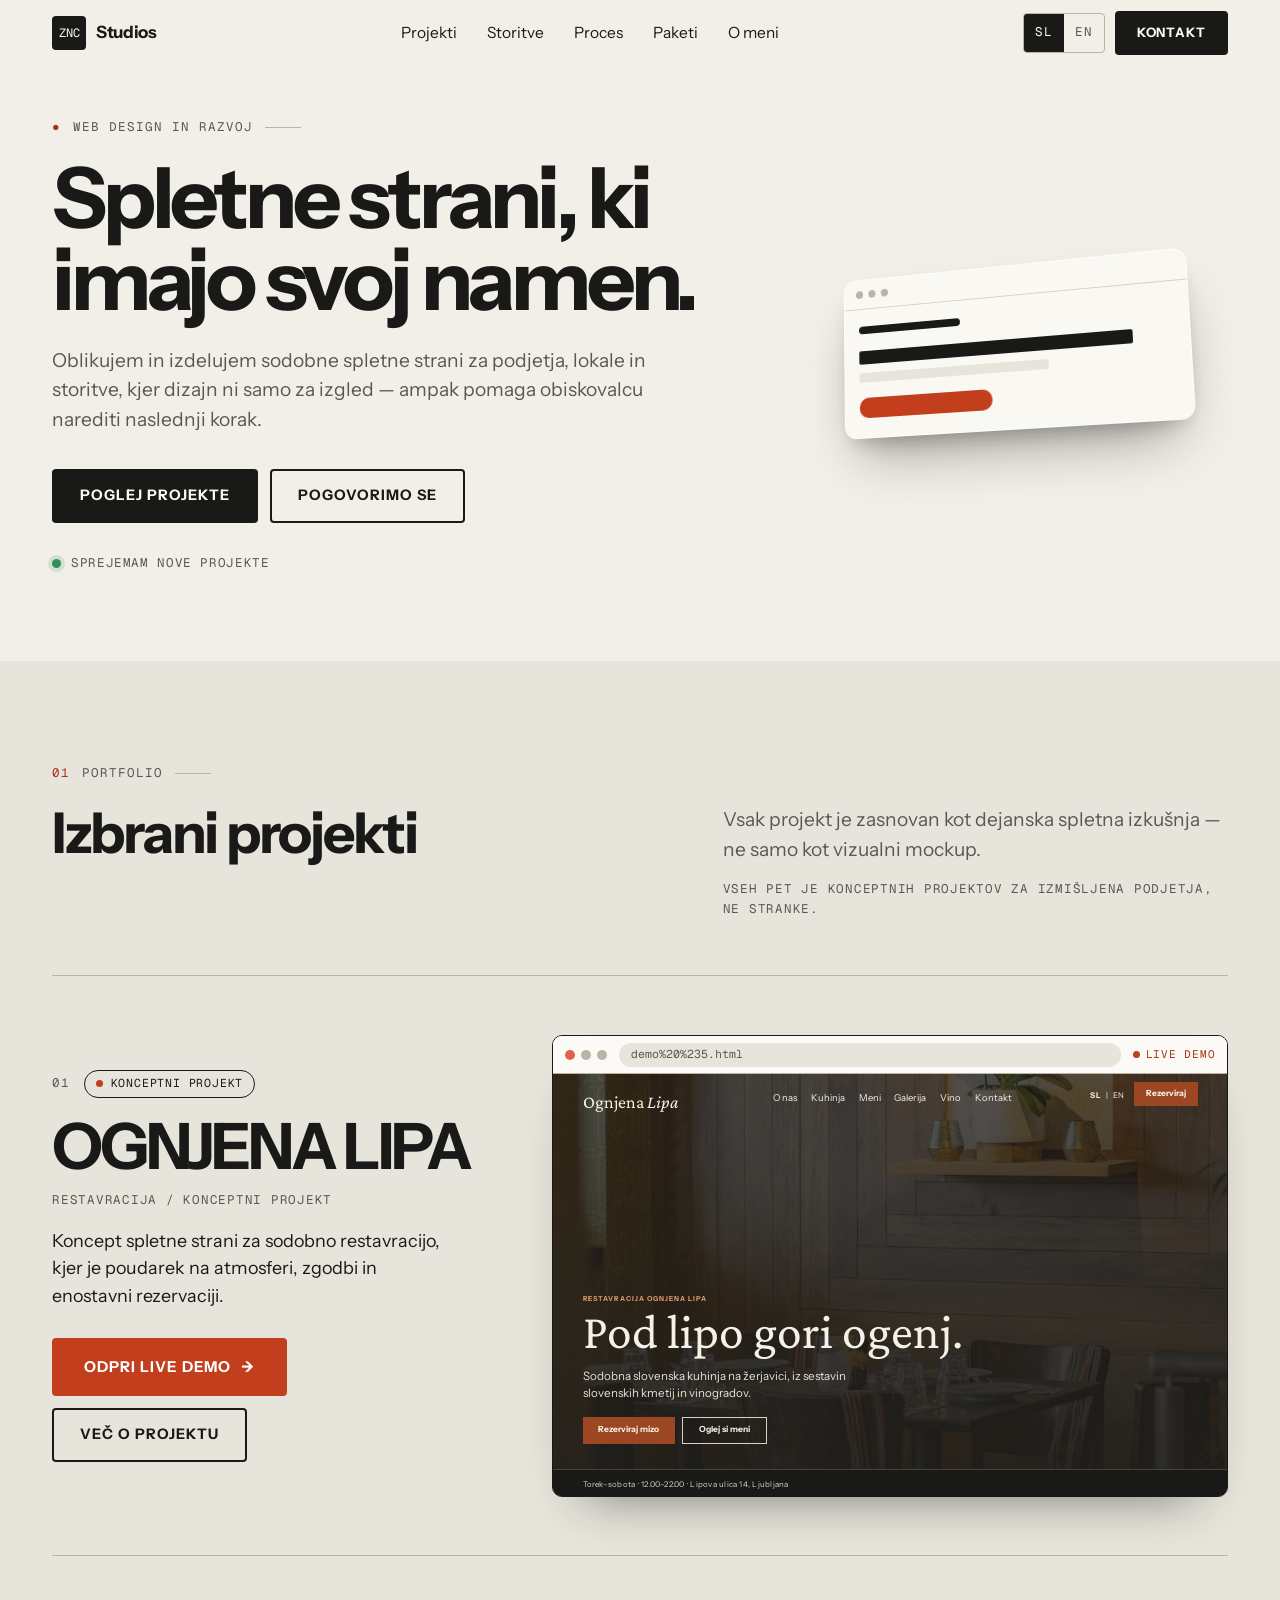
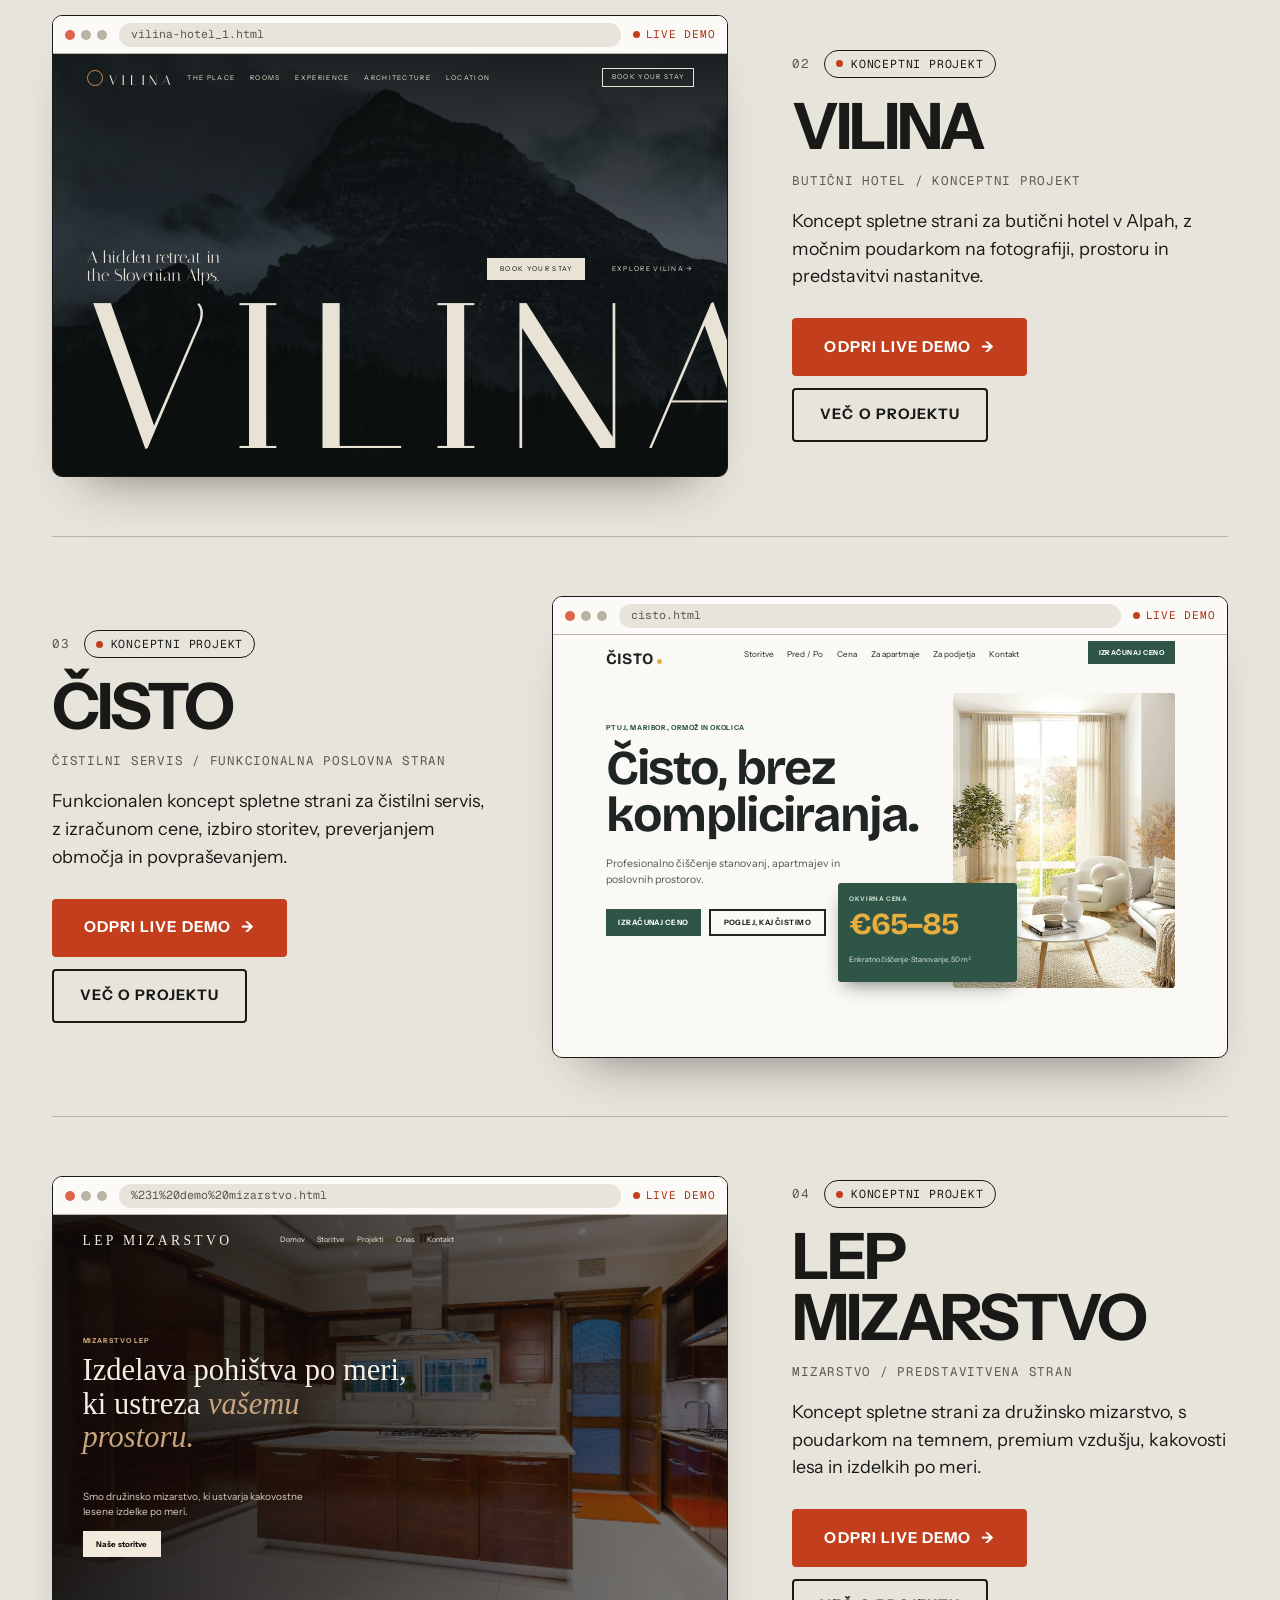
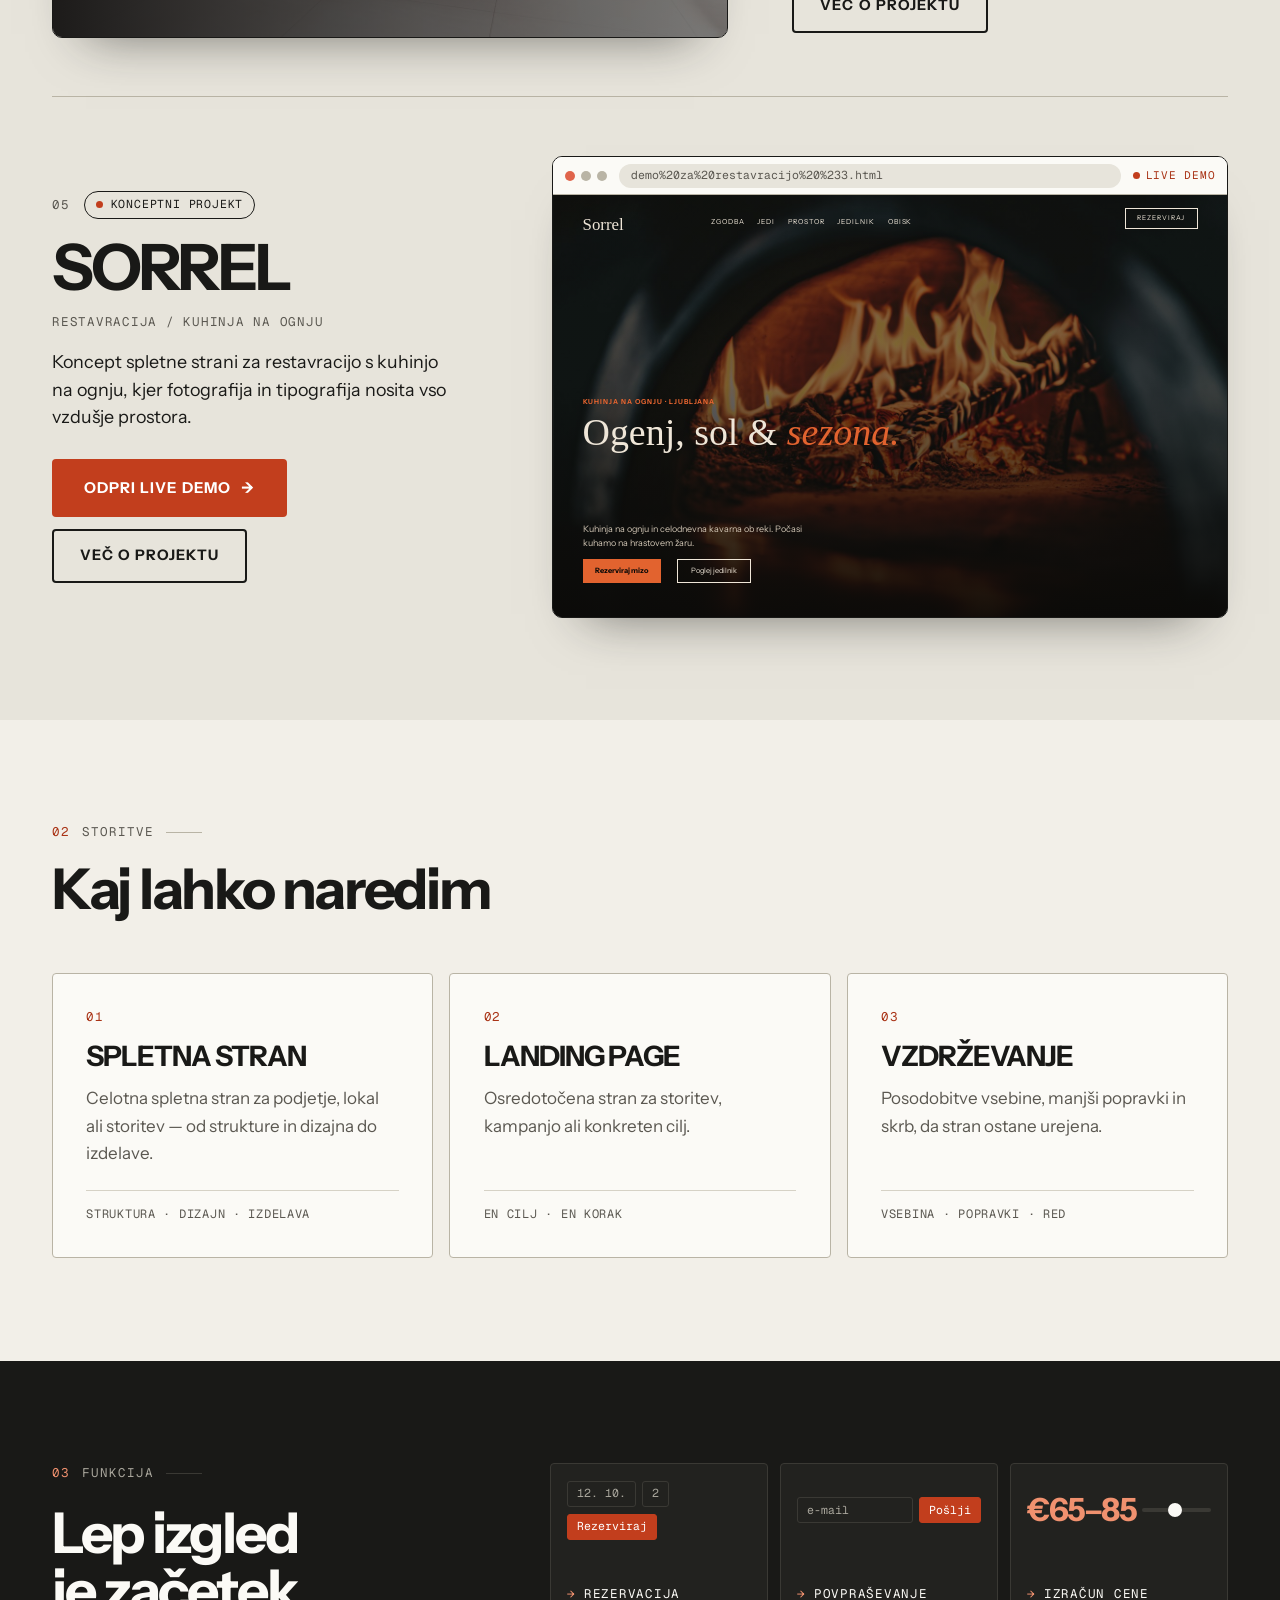
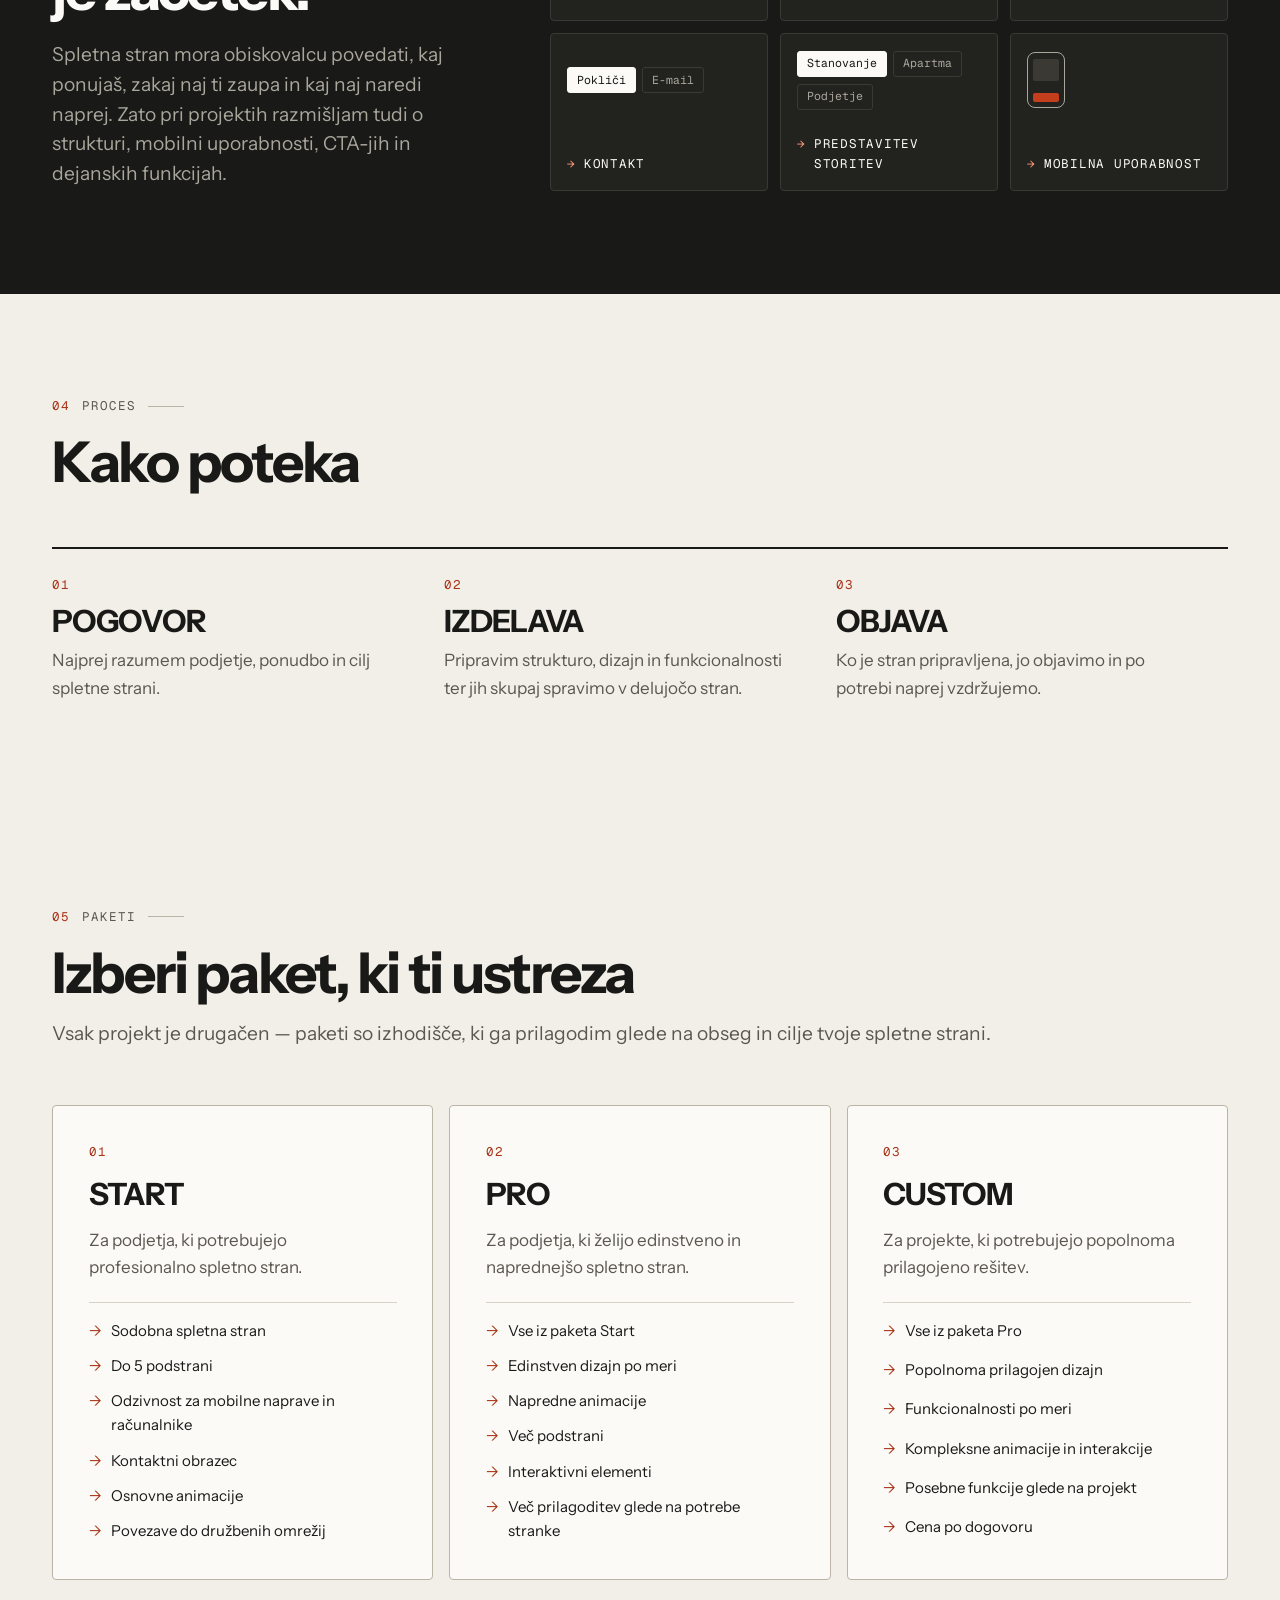
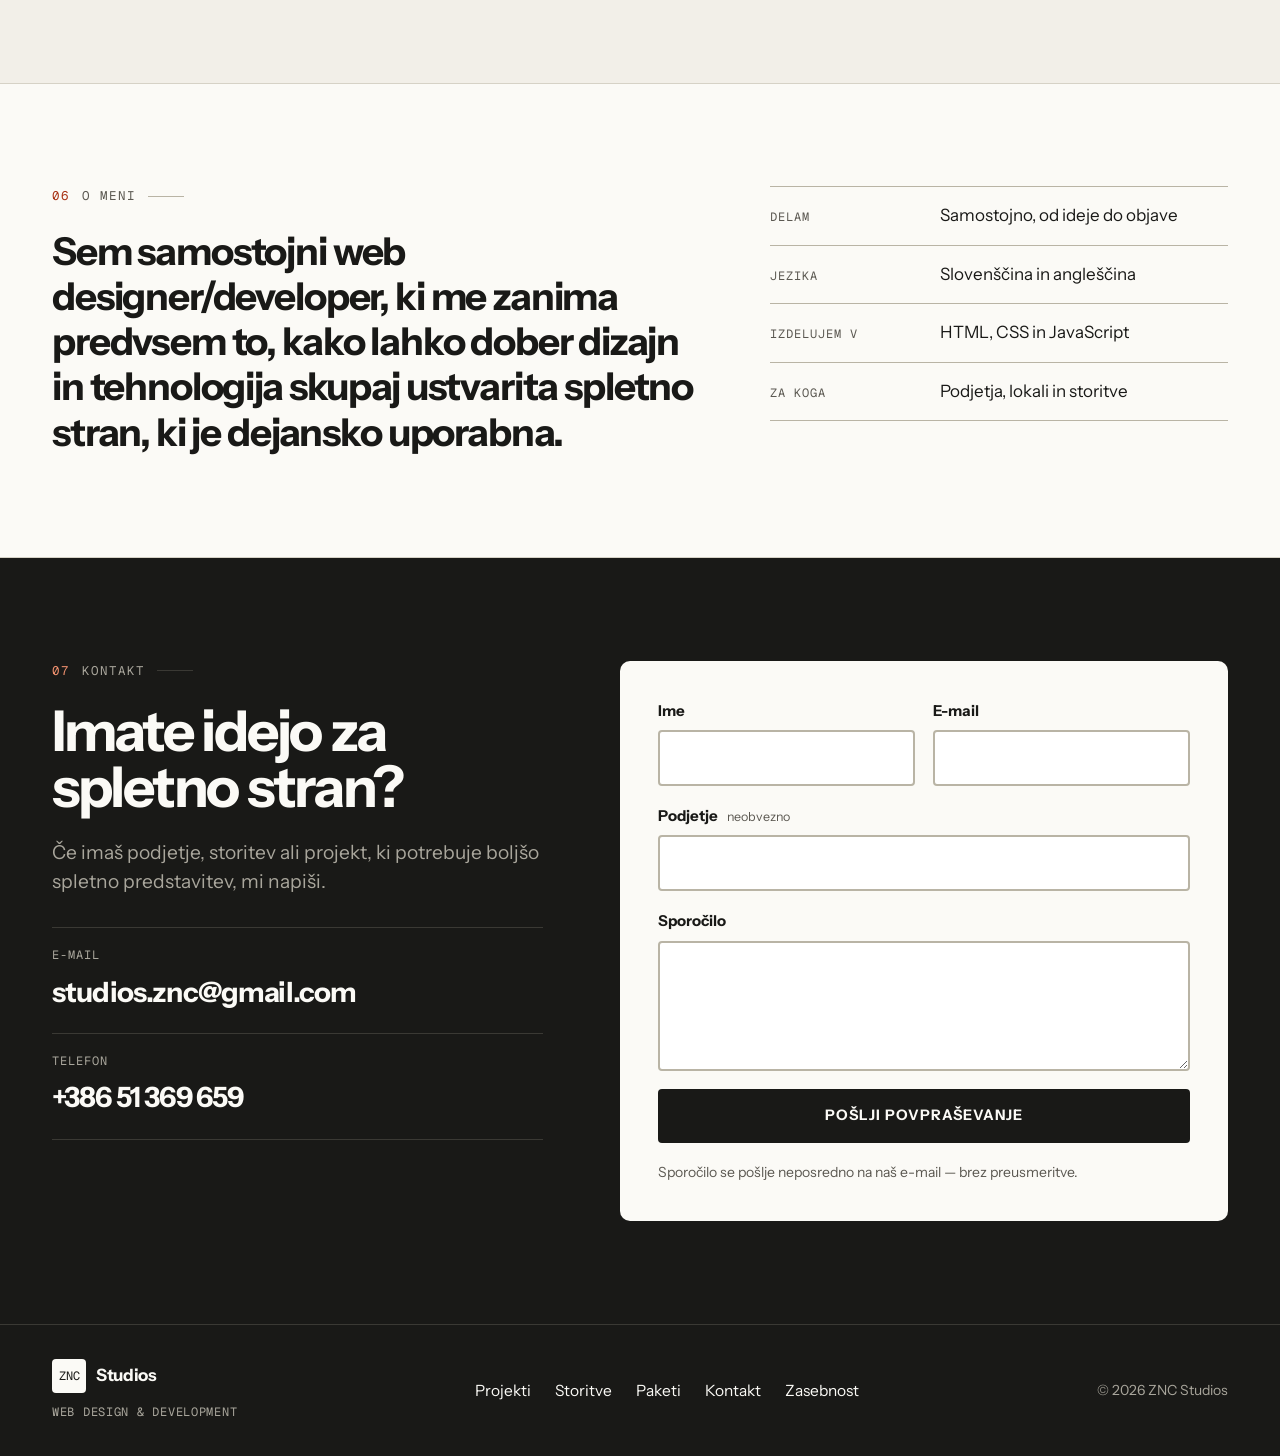
==== index.html @ 3ca9be6d "Add files via upload" ====
<!DOCTYPE html>
<html lang="sl">
<head>
<meta charset="utf-8">
<meta name="viewport" content="width=device-width, initial-scale=1, viewport-fit=cover">
<title>Web design in razvoj — spletne strani za podjetja, lokale in storitve</title>
<meta name="description" content="Samostojni web designer in developer. Oblikujem in izdelujem spletne strani za podjetja, lokale in storitve. Poglej projekte in mi napiši.">
<meta name="theme-color" content="#F2EFE8">
<link rel="icon" href="data:image/svg+xml,%3Csvg xmlns='http://www.w3.org/2000/svg' viewBox='0 0 64 64'%3E%3Crect width='64' height='64' rx='10' fill='%23191917'/%3E%3Cpath d='M20 22l-10 10 10 10M44 22l10 10-10 10' fill='none' stroke='%23F2EFE8' stroke-width='5' stroke-linecap='round' stroke-linejoin='round'/%3E%3Ccircle cx='32' cy='32' r='5' fill='%23C23E1D'/%3E%3C/svg%3E">
<link rel="preconnect" href="https://images.unsplash.com" crossorigin>
<meta property="og:type" content="website">
<meta property="og:locale" content="sl_SI">
<!-- og:url and canonical need the real production domain once this site is deployed — left unset for now, not invented -->
<meta property="og:url" content="">
<meta property="og:title" content="ZNC Studios — Spletne strani, ki naredijo vtis">
<meta property="og:description" content="Izdelava modernih, hitrih in premišljeno oblikovanih spletnih strani za podjetja in blagovne znamke.">
<meta property="og:image" content="assets/preview-mizarstvo.jpg">
<meta name="twitter:card" content="summary_large_image">
<meta name="twitter:title" content="ZNC Studios — Spletne strani, ki naredijo vtis">
<meta name="twitter:description" content="Izdelava modernih, hitrih in premišljeno oblikovanih spletnih strani za podjetja in blagovne znamke.">
<meta name="twitter:image" content="assets/preview-mizarstvo.jpg">
<script>document.documentElement.className='js'</script>
<style>
@font-face{font-family:'Inst';font-weight:400;font-style:normal;font-display:swap;src:url([data-uri]) format('woff')}
@font-face{font-family:'Inst';font-weight:700;font-style:normal;font-display:swap;src:url([data-uri]) format('woff')}
@font-face{font-family:'GMono';font-weight:400;font-style:normal;font-display:swap;src:url([data-uri]) format('woff')}
@font-face{font-family:'Crimson';font-weight:400;font-style:normal;font-display:swap;src:url([data-uri]) format('woff')}
@font-face{font-family:'Crimson';font-weight:400;font-style:italic;font-display:swap;src:url([data-uri]) format('woff')}
@font-face{font-family:'Italiana';font-weight:400;font-style:normal;font-display:swap;src:url([data-uri]) format('woff')}
@font-face{font-family:'Bricolage';font-weight:700;font-style:normal;font-display:swap;src:url([data-uri]) format('woff')}
/* Portfolio. Instrument Sans (text + headlines) + Geist Mono (labels).
   Palette: warm off-white, charcoal, soft gray + ONE accent (vermilion). Shape lock: 4px radius, 10px for browser windows. */
:root{
  --bg:#F2EFE8; --paper:#FBFAF6; --gray:#E7E4DB; --line:#D6D2C6; --line-2:#B9B4A5;
  --ink:#191917; --ink-2:#5B5851; --ink-3:#F2EFE8;
  --dk:#191917; --dk-2:#22221F; --dk-line:#3A3934; --dk-mut:#A9A69C;
  --accent:#C23E1D; --accent-d:#A93316; --accent-l:#F0916F;
  --r:4px; --rw:10px; --gut:clamp(18px,4.2vw,52px); --wrap:1240px; --sp:clamp(64px,8vw,116px); --hdr:66px;
  --ease:cubic-bezier(.2,.7,.2,1);
  --sans:'Inst','Segoe UI',system-ui,-apple-system,Roboto,Arial,sans-serif;
  --mono:'GMono',ui-monospace,SFMono-Regular,Menlo,Consolas,monospace;
}
*,*::before,*::after{box-sizing:border-box}
html{-webkit-text-size-adjust:100%;text-size-adjust:100%}
@media (prefers-reduced-motion:no-preference){html{scroll-behavior:smooth}}
body{margin:0;background:var(--bg);color:var(--ink);font:400 17px/1.62 var(--sans);-webkit-font-smoothing:antialiased;overflow-x:clip}
img{display:block;max-width:100%}
h1,h2,h3,h4,p,ul,ol,dl,dd,figure,blockquote{margin:0}
ul,ol{padding:0;list-style:none}
a{color:inherit}
button,input,textarea{font:inherit;color:inherit}
button{cursor:pointer;background:none;border:0;padding:0}
[hidden]{display:none!important}
:focus{outline:none}
:focus-visible{outline:2.5px solid var(--ink);outline-offset:3px;border-radius:var(--r)}
.on-dark :focus-visible,.dark :focus-visible{outline-color:#fff}
.sr{position:absolute;width:1px;height:1px;overflow:hidden;clip:rect(0 0 0 0);white-space:nowrap}
.skip{position:absolute;left:12px;top:-60px;background:var(--ink);color:#fff;padding:12px 18px;border-radius:var(--r);z-index:300;text-decoration:none;font-weight:700}
.skip:focus{top:12px}
.wrap{width:min(100% - 2*var(--gut),var(--wrap));margin-inline:auto}
section[id]{scroll-margin-top:calc(var(--hdr) - 4px)}
.sec{padding-block:var(--sp)}
.mono{font-family:var(--mono);font-size:12.5px;letter-spacing:.06em;text-transform:uppercase}

/* type */
.h1,.h2,.h3{font-weight:700;letter-spacing:-.035em;text-wrap:balance}
.h1{font-size:clamp(42px,6.6vw,90px);line-height:.96;letter-spacing:-.05em}
.h2{font-size:clamp(32px,4.4vw,58px);line-height:1;letter-spacing:-.04em}
.h3{font-size:clamp(22px,2.2vw,28px);line-height:1.12}
.lead{font-size:clamp(17.5px,1.5vw,20.5px);line-height:1.55;color:var(--ink-2);text-wrap:pretty}
.eyebrow{display:flex;align-items:center;gap:12px;font-family:var(--mono);font-size:12.5px;letter-spacing:.08em;text-transform:uppercase;color:var(--ink-2)}
.eyebrow b{font-weight:400;color:var(--accent-d)}
.eyebrow::after{content:"";width:36px;height:1px;background:var(--line-2)}
.dark .eyebrow{color:var(--dk-mut)}.dark .eyebrow b{color:var(--accent-l)}.dark .eyebrow::after{background:var(--dk-line)}
.sh{display:grid;gap:18px;margin-bottom:clamp(30px,4.4vw,56px)}
@media (min-width:900px){.sh--row{grid-template-columns:minmax(0,6fr) minmax(0,5fr);align-items:start;column-gap:64px;row-gap:22px}.sh--row .eyebrow{grid-column:1/-1}}

/* buttons */
.btn{display:inline-flex;align-items:center;justify-content:center;gap:10px;min-height:54px;padding:0 26px;border-radius:var(--r);border:2px solid transparent;font-weight:700;font-size:14.5px;letter-spacing:.07em;text-transform:uppercase;line-height:1.1;text-align:center;text-decoration:none;transition:background .2s,color .2s,border-color .2s,transform .15s}
.btn:active{transform:translateY(1px)}
.btn--ink{background:var(--ink);color:var(--paper)}
.btn--ink:hover{background:#000}
.btn--line{border-color:var(--ink)}
.btn--line:hover{background:var(--ink);color:var(--paper)}
.btn--demo{background:var(--accent);color:#fff}
.btn--demo:hover{background:var(--accent-d)}
.btn--demo .ar{display:inline-block;transition:transform .25s var(--ease)}
.btn--demo:hover .ar{transform:translateX(4px)}
.btn--sm{min-height:44px;padding:0 18px;font-size:13px}
.btn--block{width:100%}
.dark .btn--line{border-color:#fff;color:#fff}.dark .btn--line:hover{background:#fff;color:var(--ink)}

/* header */
.hdr{position:sticky;top:0;z-index:100;height:var(--hdr);background:var(--bg);border-bottom:1px solid transparent;transition:border-color .25s}
.hdr.is-stuck{border-bottom-color:var(--line)}
.hdr__in{height:100%;display:flex;align-items:center;justify-content:space-between;gap:16px}
.logo{display:inline-flex;align-items:center;gap:10px;text-decoration:none;font-weight:700;font-size:17px;letter-spacing:-.02em;line-height:1;min-width:0}
.logo__m{flex:none;display:grid;place-items:center;width:34px;height:34px;background:var(--ink);color:var(--paper);border-radius:var(--r);font-family:var(--mono);font-size:12px;letter-spacing:0;font-weight:400}
.logo__t{overflow:hidden;text-overflow:ellipsis;white-space:nowrap}
.nav{display:none;gap:30px}
.nav a{position:relative;font-size:15.5px;text-decoration:none;padding:8px 0}
.nav a::after{content:"";position:absolute;left:0;right:0;bottom:3px;height:2px;background:var(--accent);transform:scaleX(0);transform-origin:left;transition:transform .25s var(--ease)}
.nav a:hover::after,.nav a[aria-current="true"]::after{transform:scaleX(1)}
.hdr__r{display:flex;align-items:center;gap:10px}
.lang{display:none;border:1.5px solid var(--line-2);border-radius:var(--r);overflow:hidden}
.lang button{min-width:40px;height:38px;padding:0 9px;font-family:var(--mono);font-size:12.5px;letter-spacing:.05em;color:var(--ink-2)}
.lang button[aria-pressed="true"]{background:var(--ink);color:var(--paper)}
.lang button:not([aria-pressed="true"]):hover{background:var(--gray)}
.hdr__cta{min-height:44px;padding:0 16px;font-size:13px}
.burger{width:44px;height:44px;border:1.5px solid var(--line-2);border-radius:var(--r);display:inline-flex;flex-direction:column;align-items:center;justify-content:center;gap:5px}
.burger i{display:block;width:19px;height:2px;background:var(--ink);transition:transform .25s var(--ease)}
.burger[aria-expanded="true"] i:nth-child(1){transform:translateY(3.5px) rotate(45deg)}
.burger[aria-expanded="true"] i:nth-child(2){transform:translateY(-3.5px) rotate(-45deg)}
.mnav{position:fixed;inset:var(--hdr) 0 0 0;z-index:99;background:var(--bg);padding:10px var(--gut) 28px;display:flex;flex-direction:column;overflow:auto;visibility:hidden;opacity:0;transition:opacity .2s,visibility 0s .2s}
.mnav.is-open{visibility:visible;opacity:1;transition-delay:0s}
.mnav a.ml{font-weight:700;font-size:30px;letter-spacing:-.035em;text-decoration:none;padding:15px 0;border-bottom:1px solid var(--line)}
.mnav .lang{display:inline-flex;align-self:flex-start;margin-top:22px}
.mnav .btn{margin-top:18px}
@media (min-width:900px){.nav{display:flex}.lang{display:inline-flex}.burger,.mnav{display:none}.hdr__cta{min-height:44px;padding:0 20px}}
@media (min-width:900px) and (max-width:1010px){.nav{gap:20px}}

/* hero */
.hero{padding:clamp(28px,4vw,56px) 0 clamp(56px,6.6vw,92px);position:relative}
.hero__g{display:grid;gap:40px;grid-template-columns:minmax(0,1fr);align-items:center}
.hero__t{margin:20px 0 26px}
.hero__p{max-width:56ch;margin-bottom:34px}
.hero__cta{display:flex;flex-wrap:wrap;gap:12px}
.avail{display:inline-flex;align-items:center;gap:10px;margin-top:30px;font-family:var(--mono);font-size:12.5px;letter-spacing:.05em;text-transform:uppercase;color:var(--ink-2)}
.avail i{width:9px;height:9px;border-radius:50%;background:#2F8F5B;box-shadow:0 0 0 4px rgba(47,143,91,.16)}
@media (min-width:940px){.hero__g{grid-template-columns:minmax(0,7fr) minmax(0,4.6fr);gap:clamp(40px,6vw,96px)}}

/* mini floating 3D browser — replaces the old decorative circles in the same grid cell (hero-browser-*, isolated) */
.hero-browser{position:relative;aspect-ratio:3/2;max-width:340px;width:100%;margin-inline:auto;justify-self:start;display:flex;align-items:center;justify-content:center;perspective:1100px}
@media (min-width:940px){.hero-browser{aspect-ratio:1/1.04;max-width:460px;margin-inline:0;justify-self:end}}
.hero-browser-3d{width:85%;max-width:360px;transform:rotateX(9deg) rotateY(-16deg) rotateZ(-2deg);animation:heroBrowserFloat 6.5s ease-in-out infinite alternate;transform-style:preserve-3d}
@keyframes heroBrowserFloat{from{transform:rotateX(9deg) rotateY(-16deg) rotateZ(-2deg) translateY(0)}to{transform:rotateX(7deg) rotateY(-13deg) rotateZ(-1deg) translateY(-10px)}}
.hero-browser-spin{border-radius:14px;overflow:hidden;background:rgba(251,250,246,.8);border:1px solid rgba(255,255,255,.6);box-shadow:0 30px 55px -20px rgba(25,25,23,.45),0 12px 22px -12px rgba(25,25,23,.3);-webkit-backdrop-filter:blur(10px) saturate(140%);backdrop-filter:blur(10px) saturate(140%);animation:heroBrowserSpin 9s ease-in-out infinite alternate}
@keyframes heroBrowserSpin{from{transform:rotateY(-18deg)}to{transform:rotateY(18deg)}}
.hero-browser-tilt{transition:transform .35s ease-out}
.hero-browser-bar{display:flex;align-items:center;gap:6px;padding:11px 13px;border-bottom:1px solid var(--line)}
.hero-browser-bar i{width:8px;height:8px;border-radius:50%;background:var(--line-2)}
.hero-browser-body{padding:18px 16px 20px}
.hb-nav{height:8px;width:34%;border-radius:4px;background:var(--ink);margin-bottom:18px}
.hb-line{display:block;height:10px;border-radius:2px;background:var(--gray);margin-bottom:9px}
.hb-line--l{width:88%;height:14px;background:var(--ink)}
.hb-line--s{width:62%;margin-bottom:0}
.hb-btn{margin-top:16px;width:44%;height:21px;border-radius:10px;background:var(--accent)}

/* section reveal */
.js .rv{opacity:0;transform:translateY(14px);transition:opacity .6s var(--ease),transform .6s var(--ease);transition-delay:var(--d,0s)}
.js .rv.in{opacity:1;transform:none}

/* projects */
.projects{background:var(--gray)}
.proj{display:grid;gap:26px 0;grid-template-columns:minmax(0,1fr);padding-block:clamp(34px,4.6vw,64px);border-top:1px solid var(--line-2)}
.proj:last-of-type{padding-bottom:0}
.proj__meta{display:flex;flex-wrap:wrap;align-items:center;gap:10px 14px;margin-bottom:18px}
.proj__n{color:var(--ink-2)}
.tagc{display:inline-flex;align-items:center;gap:8px;height:28px;padding:0 11px;border:1.5px solid var(--ink);border-radius:99px;font-family:var(--mono);font-size:11.5px;letter-spacing:.07em;text-transform:uppercase}
.tagc::before{content:"";width:7px;height:7px;border-radius:50%;background:var(--accent)}
.proj__name{font-size:clamp(38px,5vw,66px);font-weight:700;letter-spacing:-.05em;line-height:.95}
.proj__cat{margin:14px 0 16px;color:var(--ink-2)}
.proj__desc{font-size:clamp(17px,1.4vw,19.5px);line-height:1.55;max-width:46ch;text-wrap:pretty}
.proj__cta{display:flex;flex-wrap:wrap;gap:12px;margin-top:28px}
.proj__cta .btn--demo{min-height:58px;padding:0 30px;font-size:15px}
.proj__more{grid-column:1/-1;display:grid;grid-template-rows:0fr;transition:grid-template-rows .4s var(--ease)}
.proj__more>div{overflow:hidden;min-height:0;visibility:hidden;transition:visibility 0s .4s}
.proj.is-open .proj__more{grid-template-rows:1fr}
.proj.is-open .proj__more>div{visibility:visible;transition-delay:0s}
.pd{margin-top:8px;padding:clamp(20px,3vw,34px);background:var(--paper);border:1px solid var(--line-2);border-radius:var(--r);display:grid;gap:0;grid-template-columns:minmax(0,1fr)}
.pd__r{display:grid;gap:6px;padding:16px 0;border-top:1px solid var(--line)}
.pd__r:first-child{border-top:0;padding-top:0}
.pd__r:last-child{padding-bottom:0}
.pd dt{font-family:var(--mono);font-size:12px;letter-spacing:.08em;text-transform:uppercase;color:var(--ink-2)}
.pd dd{font-size:17px}
.pd ul{display:grid;gap:6px 24px;grid-template-columns:minmax(0,1fr)}
.pd li{position:relative;padding-left:22px}
.pd li::before{content:"→";position:absolute;left:0;color:var(--accent-d)}
.pd h4{font-size:clamp(24px,2.6vw,34px);letter-spacing:-.035em;font-weight:700;margin-bottom:6px}
.pd__close{margin-top:22px}
@media (min-width:700px){.pd ul{grid-template-columns:repeat(2,minmax(0,1fr))}.pd__r{grid-template-columns:150px minmax(0,1fr);gap:20px;align-items:baseline}}
@media (min-width:940px){
  .proj{grid-template-columns:minmax(0,4.7fr) minmax(0,7.3fr);gap:0 clamp(36px,5vw,84px);align-items:center}
  .proj:nth-of-type(even){grid-template-columns:minmax(0,7.3fr) minmax(0,4.7fr)}
  .proj:nth-of-type(even) .proj__view{order:-1}
}
.proj__view{position:relative;min-width:0}

/* browser frame */
.frame{display:block;position:relative;background:#fff;border:1px solid var(--ink);border-radius:var(--rw);overflow:hidden;text-decoration:none;box-shadow:0 30px 50px -34px rgba(25,25,23,.6);transition:transform .45s var(--ease),box-shadow .45s var(--ease);will-change:transform}
.frame__bar{display:grid;grid-template-columns:auto minmax(0,1fr) auto;align-items:center;gap:12px;height:38px;padding:0 12px;background:var(--paper);border-bottom:1px solid var(--line-2)}
.dots{display:flex;gap:6px}
.dots i{width:10px;height:10px;border-radius:50%;background:var(--line-2)}
.dots i:nth-child(1){background:#E0644B}
.frame__url{height:24px;padding:0 12px;background:var(--gray);border-radius:99px;font-family:var(--mono);font-size:11.5px;color:var(--ink-2);display:flex;align-items:center;overflow:hidden;white-space:nowrap;text-overflow:ellipsis;transition:background .3s,color .3s}
.frame__url span{overflow:hidden;text-overflow:ellipsis}
.frame__live{font-family:var(--mono);font-size:11px;letter-spacing:.07em;text-transform:uppercase;color:var(--accent-d);display:inline-flex;align-items:center;gap:6px;white-space:nowrap}
.frame__live::before{content:"";width:7px;height:7px;border-radius:50%;background:var(--accent)}
.screen{position:relative;aspect-ratio:16/10;overflow:hidden;background:#222;container-type:inline-size}
.screen .scr{position:absolute;inset:0;--u:calc(100cqw / 1280);transform-origin:50% 40%;transition:transform 1.1s var(--ease)}
.screen iframe{position:absolute;left:0;top:0;width:1280px;height:800px;border:0;transform-origin:0 0;pointer-events:none;opacity:0;transition:opacity .5s}
.screen iframe.is-on{opacity:1}
.frame__cta{position:absolute;left:50%;bottom:22px;transform:translate(-50%,12px);opacity:0;background:var(--accent);color:#fff;font-weight:700;font-size:14px;letter-spacing:.07em;text-transform:uppercase;padding:14px 22px;border-radius:var(--r);white-space:nowrap;pointer-events:none;transition:opacity .3s,transform .4s var(--ease);box-shadow:0 12px 24px -12px rgba(0,0,0,.6)}
@media (hover:hover){
  .frame:hover,.frame:focus-visible{transform:scale(1.018) translateY(-3px);box-shadow:0 40px 60px -34px rgba(25,25,23,.7)}
  .frame:hover .scr{transform:scale(1.035)}
  .frame:hover .frame__url{background:var(--ink);color:#fff}
  .frame:hover .frame__cta{opacity:1;transform:translate(-50%,0)}
}
@media (hover:none){.frame__cta{display:none}}

/* miniature screens (pure HTML/CSS, sized in --u = 1/1280 of the card width) */
.scr{font-family:var(--sans)}
.u{position:absolute}
.scr .bg{position:absolute;inset:0;background-size:cover;background-position:center}
/* Ognjena Lipa */
.lp{background:#211f1b;color:#f6f1e6}
.lp .bg{opacity:.5}
.lp .shade{position:absolute;inset:0;background:linear-gradient(180deg,rgba(33,31,27,.5),rgba(33,31,27,.86))}
.lp .logo2{left:calc(var(--u)*56);top:calc(var(--u)*26);font-family:'Crimson',Georgia,serif;font-size:calc(var(--u)*34);white-space:nowrap}
.lp .logo2 em{font-style:italic}
.lp .lnk{top:calc(var(--u)*30);left:calc(var(--u)*418);font-size:calc(var(--u)*18);display:flex;gap:calc(var(--u)*26);white-space:nowrap}
.lp .bk{right:calc(var(--u)*56);top:calc(var(--u)*16);height:calc(var(--u)*44);padding:0 calc(var(--u)*23);background:#9c4622;font-weight:700;font-size:calc(var(--u)*16);display:flex;align-items:center}
.lp .sl{right:calc(var(--u)*196);top:calc(var(--u)*29);font-size:calc(var(--u)*15);letter-spacing:.04em;white-space:nowrap}
.lp .eb{left:calc(var(--u)*56);top:calc(var(--u)*415);font-size:calc(var(--u)*13);letter-spacing:.14em;color:#df9a6d;font-weight:700;white-space:nowrap}
.lp .h{left:calc(var(--u)*56);top:calc(var(--u)*440);font-family:'Crimson',Georgia,serif;font-size:calc(var(--u)*94);line-height:1.05;white-space:nowrap}
.lp .p{left:calc(var(--u)*56);top:calc(var(--u)*558);font-size:calc(var(--u)*22);line-height:1.45;width:calc(var(--u)*520);color:#e9e2d2}
.lp .b1,.lp .b2{top:calc(var(--u)*650);height:calc(var(--u)*52);display:flex;align-items:center;padding:0 calc(var(--u)*30);font-weight:700;font-size:calc(var(--u)*16);white-space:nowrap}
.lp .b1{left:calc(var(--u)*56);background:#9c4622}
.lp .b2{left:calc(var(--u)*245);border:1px solid #d9d2c3}
.lp .ft{left:0;right:0;bottom:0;height:calc(var(--u)*50);border-top:1px solid rgba(246,241,230,.2);padding:calc(var(--u)*15) calc(var(--u)*56);font-size:calc(var(--u)*15);letter-spacing:.03em;color:#d9d2c3;white-space:nowrap}
/* Vilina */
.vl{background:#0b0e0c;color:#e8e3d4}
.vl .bg{opacity:.62}
.vl .shade{position:absolute;inset:0;background:linear-gradient(180deg,rgba(11,14,12,.72),rgba(11,14,12,.25) 45%,rgba(11,14,12,.8))}
.vl .mk{left:calc(var(--u)*64);top:calc(var(--u)*30);width:calc(var(--u)*30);height:calc(var(--u)*30);border:1px solid #c68b56;border-radius:50%}
.vl .lg{left:calc(var(--u)*106);top:calc(var(--u)*29);font-family:'Italiana',Georgia,serif;font-size:calc(var(--u)*26);letter-spacing:.32em;white-space:nowrap}
.vl .lnk{left:calc(var(--u)*255);top:calc(var(--u)*36);font-size:calc(var(--u)*12.5);letter-spacing:.2em;display:flex;gap:calc(var(--u)*28);white-space:nowrap}
.vl .bk{right:calc(var(--u)*64);top:calc(var(--u)*26);height:calc(var(--u)*37);padding:0 calc(var(--u)*16);border:1px solid #e8e3d4;font-size:calc(var(--u)*12.5);letter-spacing:.2em;display:flex;align-items:center;white-space:nowrap}
.vl .tag{left:calc(var(--u)*64);top:calc(var(--u)*368);font-family:'Italiana',Georgia,serif;font-size:calc(var(--u)*32);line-height:1.1;width:calc(var(--u)*300)}
.vl .cta{right:calc(var(--u)*270);top:calc(var(--u)*388);height:calc(var(--u)*41);padding:0 calc(var(--u)*24);background:#e8e3d4;color:#0b0e0c;font-size:calc(var(--u)*12.5);letter-spacing:.2em;display:flex;align-items:center;white-space:nowrap}
.vl .ex{right:calc(var(--u)*64);top:calc(var(--u)*398);font-size:calc(var(--u)*12.5);letter-spacing:.2em;white-space:nowrap}
.vl .wm{left:calc(var(--u)*64);top:calc(var(--u)*440);font-family:'Italiana',Georgia,serif;font-size:calc(var(--u)*392);line-height:.9;letter-spacing:.08em;white-space:nowrap;color:#e8e3d4}
/* Čisto */
.cs{background:#FAF9F5;color:#1E2522}
.cs .logo3{left:calc(var(--u)*100);top:calc(var(--u)*20);font-family:'Bricolage',Arial,sans-serif;font-weight:700;font-size:calc(var(--u)*30);letter-spacing:.02em;white-space:nowrap}
.cs .logo3::after{content:"";display:inline-block;width:calc(var(--u)*9);height:calc(var(--u)*9);border-radius:50%;background:#E8AE3F;margin-left:calc(var(--u)*8)}
.cs .lnk{left:calc(var(--u)*362);top:calc(var(--u)*24);font-size:calc(var(--u)*15.5);display:flex;gap:calc(var(--u)*26);white-space:nowrap}
.cs .bk{right:calc(var(--u)*100);top:calc(var(--u)*12);height:calc(var(--u)*44);padding:0 calc(var(--u)*20);background:#2E5546;color:#fff;font-weight:700;font-size:calc(var(--u)*13);letter-spacing:.07em;display:flex;align-items:center;white-space:nowrap}
.cs .eb{left:calc(var(--u)*100);top:calc(var(--u)*166);font-size:calc(var(--u)*13);letter-spacing:.09em;font-weight:700;color:#2E5546;white-space:nowrap}
.cs .h{left:calc(var(--u)*100);top:calc(var(--u)*208);font-family:'Bricolage',Arial,sans-serif;font-weight:700;font-size:calc(var(--u)*92);line-height:.98;letter-spacing:-.035em;width:calc(var(--u)*640)}
.cs .p{left:calc(var(--u)*100);top:calc(var(--u)*420);font-size:calc(var(--u)*20);line-height:1.5;color:#4B5751;width:calc(var(--u)*520)}
.cs .b1,.cs .b2{top:calc(var(--u)*520);height:calc(var(--u)*52);display:flex;align-items:center;padding:0 calc(var(--u)*24);font-weight:700;font-size:calc(var(--u)*14);letter-spacing:.06em;white-space:nowrap}
.cs .b1{left:calc(var(--u)*100);background:#2E5546;color:#fff}
.cs .b2{left:calc(var(--u)*296);border:2px solid #1E2522}
.cs .ph{right:calc(var(--u)*100);top:calc(var(--u)*110);width:calc(var(--u)*420);height:calc(var(--u)*560);border-radius:calc(var(--u)*6);overflow:hidden;background:#E3DFD4}
.cs .ph .bg{position:absolute;inset:0}
.cs .res{right:calc(var(--u)*400);top:calc(var(--u)*470);width:calc(var(--u)*340);background:#2E5546;color:#fff;border-radius:calc(var(--u)*6);padding:calc(var(--u)*22);box-shadow:0 calc(var(--u)*18) calc(var(--u)*34) calc(var(--u)*-14) rgba(30,37,34,.6)}
.cs .res small{display:block;font-size:calc(var(--u)*12);font-weight:700;letter-spacing:.1em;color:#C7DACF}
.cs .res b{display:block;font-family:'Bricolage',Arial,sans-serif;font-size:calc(var(--u)*58);letter-spacing:-.04em;line-height:1.05;color:#E8AE3F;margin:calc(var(--u)*6) 0}
.cs .res span{font-size:calc(var(--u)*14);color:#DCE8E0;white-space:nowrap}
/* Mizarstvo LEP */
.mz{background:#12100e;color:#f4ede2}
.mz .bg{opacity:.55}
.mz .shade{position:absolute;inset:0;background:linear-gradient(90deg,rgba(11,9,8,.86),rgba(11,9,8,.4) 55%,rgba(11,9,8,.12))}
.mz .logo2{left:calc(var(--u)*56);top:calc(var(--u)*28);font-family:'Newsreader',Georgia,serif;font-size:calc(var(--u)*26);letter-spacing:.24em;white-space:nowrap}
.mz .lnk{left:calc(var(--u)*430);top:calc(var(--u)*36);font-size:calc(var(--u)*14);display:flex;gap:calc(var(--u)*24);white-space:nowrap}
.mz .eb{left:calc(var(--u)*56);top:calc(var(--u)*228);font-size:calc(var(--u)*13);letter-spacing:.14em;text-transform:uppercase;color:#c8a57c;font-weight:700;white-space:nowrap}
.mz .h{left:calc(var(--u)*56);top:calc(var(--u)*264);font-family:'Newsreader',Georgia,serif;font-weight:300;font-size:calc(var(--u)*58);line-height:1.1;width:calc(var(--u)*620)}
.mz .h em{font-style:italic;color:#c8a57c}
.mz .p{left:calc(var(--u)*56);top:calc(var(--u)*520);font-size:calc(var(--u)*19);line-height:1.5;width:calc(var(--u)*460);color:#d8cdbf}
.mz .b1{left:calc(var(--u)*56);top:calc(var(--u)*600);height:calc(var(--u)*50);padding:0 calc(var(--u)*26);background:#f2eadc;color:#12100e;font-weight:600;font-size:calc(var(--u)*15);display:flex;align-items:center;white-space:nowrap}
/* Sorrel */
.srl{background:#0b0a08;color:#efe6d8}
.srl .bg{opacity:.6}
.srl .shade{position:absolute;inset:0;background:linear-gradient(0deg,rgba(11,10,8,.92),rgba(11,10,8,.2) 55%)}
.srl .logo2{left:calc(var(--u)*56);top:calc(var(--u)*30);font-family:'Instrument Serif',Georgia,serif;font-size:calc(var(--u)*32);white-space:nowrap}
.srl .lnk{left:calc(var(--u)*300);top:calc(var(--u)*40);font-size:calc(var(--u)*13);letter-spacing:.14em;text-transform:uppercase;display:flex;gap:calc(var(--u)*24);white-space:nowrap}
.srl .bk{right:calc(var(--u)*56);top:calc(var(--u)*24);height:calc(var(--u)*40);padding:0 calc(var(--u)*22);border:1px solid #efe6d8;font-size:calc(var(--u)*12.5);letter-spacing:.14em;text-transform:uppercase;display:flex;align-items:center;white-space:nowrap}
.srl .eb{left:calc(var(--u)*56);top:calc(var(--u)*382);font-size:calc(var(--u)*13);letter-spacing:.14em;text-transform:uppercase;color:#e2632f;font-weight:700;white-space:nowrap}
.srl .h{left:calc(var(--u)*56);top:calc(var(--u)*416);font-family:'Instrument Serif',Georgia,serif;font-size:calc(var(--u)*72);line-height:.98;width:calc(var(--u)*620)}
.srl .h em{font-style:italic;color:#e2632f}
.srl .p{left:calc(var(--u)*56);top:calc(var(--u)*620);font-size:calc(var(--u)*17);width:calc(var(--u)*420);color:#cfc4b3}
.srl .b1,.srl .b2{top:calc(var(--u)*690);height:calc(var(--u)*46);display:flex;align-items:center;padding:0 calc(var(--u)*24);font-size:calc(var(--u)*14);white-space:nowrap}
.srl .b1{left:calc(var(--u)*56);background:#e2632f;color:#0b0a08;font-weight:700}
.srl .b2{left:calc(var(--u)*236);border:1px solid #efe6d8}

/* services */
.svcs{display:grid;gap:14px;grid-template-columns:minmax(0,1fr)}
.svc{background:var(--paper);border:1px solid var(--line-2);border-radius:var(--r);padding:clamp(24px,2.6vw,34px);display:grid;gap:14px;grid-template-rows:auto auto 1fr auto;transition:transform .35s var(--ease),border-color .25s,box-shadow .35s var(--ease)}
@media (hover:hover){.svc:hover{transform:translateY(-4px);border-color:var(--ink);box-shadow:0 20px 30px -24px rgba(25,25,23,.5)}}
.svc__n{color:var(--accent-d)}
.svc h3{font-size:clamp(23px,2.2vw,30px);letter-spacing:-.035em;line-height:1.05;text-transform:uppercase}
.svc p{color:var(--ink-2)}
.svc__t{margin-top:8px;padding-top:14px;border-top:1px solid var(--line);color:var(--ink);font-family:var(--mono);font-size:12px;letter-spacing:.06em;text-transform:uppercase}
@media (min-width:860px){.svcs{grid-template-columns:repeat(3,minmax(0,1fr));gap:16px}}

/* packages — new, isolated section (pkg-*), reuses the site's existing visual language only */
.pkgs{display:grid;gap:14px;grid-template-columns:minmax(0,1fr)}
.pkg{background:var(--paper);border:1px solid var(--line-2);border-radius:var(--r);padding:clamp(26px,2.8vw,38px);display:grid;gap:16px;grid-template-rows:auto auto auto 1fr;transition:transform .35s var(--ease),border-color .25s,box-shadow .35s var(--ease)}
@media (hover:hover){.pkg:hover{transform:translateY(-4px);border-color:var(--ink);box-shadow:0 20px 30px -24px rgba(25,25,23,.5)}}
.pkg__n{color:var(--accent-d)}
.pkg h3{font-size:clamp(24px,2.4vw,32px);letter-spacing:-.035em;line-height:1.05;text-transform:uppercase}
.pkg__d{color:var(--ink-2);min-height:44px}
.pkg__list{margin-top:4px;padding-top:16px;border-top:1px solid var(--line);display:grid;gap:11px}
.pkg__list li{position:relative;padding-left:22px;font-size:15px}
.pkg__list li::before{content:"→";position:absolute;left:0;color:var(--accent-d)}
.pkg__cta{justify-self:start;align-self:end;margin-top:8px;display:inline-flex;align-items:center;gap:8px;font-family:var(--mono);font-size:12px;letter-spacing:.06em;text-transform:uppercase;color:var(--ink);text-decoration:none}
.pkg__cta span{transition:transform .25s var(--ease)}
.pkg__cta:hover span{transform:translateX(4px)}
@media (min-width:860px){.pkgs{grid-template-columns:repeat(3,minmax(0,1fr));gap:16px}}

/* function (dark) */
.dark{background:var(--dk);color:var(--paper)}
.dark .lead{color:var(--dk-mut)}
.fn{display:grid;gap:36px;grid-template-columns:minmax(0,1fr)}
.fn__t{display:grid;gap:22px;align-content:start}
.fn__t .lead{max-width:50ch}
.fns{display:grid;gap:12px;grid-template-columns:repeat(2,minmax(0,1fr))}
.fnt{background:var(--dk-2);border:1px solid var(--dk-line);border-radius:var(--r);padding:16px;display:grid;gap:14px;align-content:space-between;min-height:158px;transition:border-color .25s,transform .3s var(--ease)}
.fnt:hover{border-color:var(--accent-l);transform:translateY(-3px)}
.fnt__l{font-family:var(--mono);font-size:12.5px;letter-spacing:.06em;text-transform:uppercase;display:flex;gap:8px}
.fnt__l::before{content:"→";color:var(--accent-l)}
.mini{display:flex;align-items:center;gap:6px;flex-wrap:wrap;min-height:60px}
.mini span{height:26px;display:inline-flex;align-items:center;padding:0 9px;border:1px solid var(--dk-line);border-radius:3px;font-size:11.5px;color:var(--dk-mut);white-space:nowrap;font-family:var(--mono)}
.mini .acc{background:var(--accent);border-color:var(--accent);color:#fff}
.mini .on{background:var(--paper);border-color:var(--paper);color:var(--ink)}
.mini .line{flex:1 1 70px;min-width:60px;justify-content:flex-start;border-color:var(--dk-line)}
.mini .price{border:0;padding:0;height:auto;font-family:var(--sans);font-weight:700;font-size:32px;letter-spacing:-.04em;color:var(--accent-l)}
.mini .rng{flex:1 1 60px;height:4px;padding:0;border:0;background:var(--dk-line);position:relative;border-radius:2px}
.mini .rng::after{content:"";position:absolute;left:38%;top:-5px;width:14px;height:14px;background:var(--paper);border-radius:50%}
.mini .ph{width:38px;height:56px;padding:0;border:1.5px solid var(--dk-mut);border-radius:8px;position:relative}
.mini .ph::after{content:"";position:absolute;left:5px;right:5px;bottom:5px;height:9px;background:var(--accent);border-radius:2px}
.mini .ph::before{content:"";position:absolute;left:5px;right:5px;top:6px;height:22px;background:var(--dk-line);border-radius:2px}
@media (min-width:600px){.fns{grid-template-columns:repeat(3,minmax(0,1fr))}}
@media (min-width:1040px){.fn{grid-template-columns:minmax(0,4.6fr) minmax(0,7.4fr);gap:clamp(40px,6vw,88px);align-items:start}}

/* process */
.steps{display:grid;gap:0;grid-template-columns:minmax(0,1fr);border-top:2px solid var(--ink)}
.step{display:grid;gap:10px;padding:26px 0;border-bottom:1px solid var(--line-2)}
.step__k{display:flex;gap:12px;align-items:baseline}
.step__n{color:var(--accent-d)}
.step h3{font-size:clamp(24px,2.4vw,32px);letter-spacing:-.035em;text-transform:uppercase;line-height:1.05}
.step p{color:var(--ink-2);max-width:40ch}
@media (min-width:860px){.steps{grid-template-columns:repeat(3,minmax(0,1fr));border-top:0}.step{border-bottom:0;border-top:2px solid var(--ink);padding:26px 32px 0 0}.step+.step{padding-left:0}}

/* about */
.about{background:var(--paper);border-block:1px solid var(--line)}
.ab{display:grid;gap:36px;grid-template-columns:minmax(0,1fr)}
.ab__q{font-size:clamp(24px,3vw,40px);line-height:1.18;letter-spacing:-.03em;font-weight:700;text-wrap:balance;max-width:26ch}
.facts{display:grid;border-top:1px solid var(--line-2);align-self:start}
.facts div{display:grid;gap:4px 20px;padding:15px 0;border-bottom:1px solid var(--line-2);grid-template-columns:minmax(0,1fr)}
.facts dt{font-family:var(--mono);font-size:12px;letter-spacing:.08em;text-transform:uppercase;color:var(--ink-2)}
.facts dd{font-size:17px}
.portrait{border-radius:var(--r);overflow:hidden;aspect-ratio:4/5;max-width:340px;background:var(--gray)}
.portrait img{width:100%;height:100%;object-fit:cover}
@media (min-width:600px){.facts div{grid-template-columns:150px minmax(0,1fr);align-items:baseline}}
@media (min-width:940px){.ab{grid-template-columns:minmax(0,7fr) minmax(0,5fr);gap:clamp(40px,6vw,96px);align-items:start}}

/* contact */
.ct{display:grid;gap:36px;grid-template-columns:minmax(0,1fr);align-items:start}
.ct__t{display:grid;gap:22px;align-content:start}
.direct{display:grid;border-top:1px solid var(--dk-line);margin-top:8px}
.direct a{display:grid;gap:4px;padding:18px 0;border-bottom:1px solid var(--dk-line);text-decoration:none;transition:padding .25s var(--ease)}
.direct a:hover{padding-left:8px}
.direct dt,.direct .k{font-family:var(--mono);font-size:12px;letter-spacing:.08em;text-transform:uppercase;color:var(--dk-mut)}
.direct .v{font-size:clamp(20px,2.4vw,28px);font-weight:700;letter-spacing:-.03em;word-break:break-word}
.direct a:hover .v{color:var(--accent-l)}
.form{background:var(--paper);color:var(--ink);border-radius:var(--rw);padding:clamp(22px,3vw,38px)}
#cform{display:grid;gap:18px}
.fld{display:grid;gap:7px;min-width:0}
.fld label{font-size:15px;font-weight:700}
.fld label small{font-weight:400;color:var(--ink-2);margin-left:6px}
.fld input,.fld textarea{width:100%;min-height:56px;padding:12px 15px;background:#fff;border:2px solid var(--line-2);border-radius:var(--r);font-size:17px;-webkit-appearance:none;appearance:none;transition:border-color .15s,box-shadow .15s}
.fld textarea{min-height:130px;resize:vertical;line-height:1.5}
.fld input:hover,.fld textarea:hover{border-color:var(--ink-2)}
.fld input:focus,.fld textarea:focus{outline:none;border-color:var(--ink);box-shadow:0 0 0 3px rgba(25,25,23,.12)}
.fld [aria-invalid="true"]{border-color:#B0301A}
.fld__e{color:#B0301A;font-size:14.5px;font-weight:700}
.fld__e:empty{display:none}
.frow{display:grid;gap:18px;grid-template-columns:minmax(0,1fr)}
@media (min-width:600px){.frow{grid-template-columns:repeat(2,minmax(0,1fr))}}
.hp{position:absolute;left:-9999px;top:-9999px;width:1px;height:1px;overflow:hidden}
.form__fine{font-size:14px;color:var(--ink-2)}
.done{display:grid;gap:18px;animation:fadeUp .4s var(--ease)}
@keyframes fadeUp{from{opacity:0;transform:translateY(8px)}to{opacity:1;transform:none}}
.done h3{font-size:clamp(26px,3vw,36px);letter-spacing:-.04em;line-height:1.05}
.done h3 .ck{display:inline-grid;place-items:center;width:34px;height:34px;border-radius:50%;background:var(--ink);color:#fff;font-size:18px;vertical-align:.1em;margin-right:8px;letter-spacing:0}
.done p{color:var(--ink-2)}
.done dl{display:grid;border-top:1px solid var(--line-2)}
.done dl div{display:flex;justify-content:space-between;gap:18px;padding:10px 0;border-bottom:1px solid var(--line);font-size:15.5px}
.done dt{color:var(--ink-2);flex:none}.done dd{font-weight:700;text-align:right;word-break:break-word}
.done__b{display:flex;flex-wrap:wrap;gap:12px}
@media (min-width:1000px){.ct{grid-template-columns:minmax(0,5fr) minmax(0,6.2fr);gap:clamp(40px,6vw,96px)}}

/* footer */
.ft{background:var(--dk);color:var(--dk-mut);border-top:1px solid var(--dk-line);padding:34px 0}
.ft__in{display:flex;flex-wrap:wrap;gap:18px 40px;align-items:center;justify-content:space-between}
.ft .logo{color:var(--paper)}
.ft .logo__m{background:var(--paper);color:var(--ink)}
.ft__s{font-family:var(--mono);font-size:12px;letter-spacing:.06em;text-transform:uppercase}
.ft nav{display:flex;flex-wrap:wrap;gap:4px 24px}
.ft nav a{color:var(--paper);text-decoration:none;padding:8px 0;font-size:15.5px}
.ft nav a:hover{text-decoration:underline;text-underline-offset:4px;text-decoration-color:var(--accent-l)}
.ft__c{font-size:14px;width:100%;padding-top:20px;margin-top:4px;border-top:1px solid var(--dk-line)}
@media (min-width:900px){.ft__c{width:auto;border:0;padding:0;margin:0}}
@media (max-width:899px){.ft{padding-bottom:96px}}

/* mobile CTA + toast */
.mbar{position:fixed;left:0;right:0;bottom:0;z-index:90;padding:10px var(--gut) calc(10px + env(safe-area-inset-bottom));background:linear-gradient(to top,var(--bg) 62%,rgba(242,239,232,0));transition:transform .3s var(--ease)}
.mbar .btn{box-shadow:0 12px 26px -12px rgba(25,25,23,.6);min-height:56px}
.mbar.is-off{transform:translateY(120%)}
@media (min-width:900px){.mbar{display:none}}
.toast{position:fixed;left:50%;bottom:96px;transform:translate(-50%,16px);background:var(--ink);color:#fff;padding:13px 18px;border-radius:var(--r);font-size:15px;z-index:150;opacity:0;pointer-events:none;transition:opacity .25s,transform .25s var(--ease);width:max-content;max-width:calc(100% - 32px);text-align:center}
.toast.is-on{opacity:1;transform:translate(-50%,0)}
@media (max-width:420px){.frame__url{font-size:10.5px}.frame__bar{gap:8px;padding:0 10px}}
@media (prefers-reduced-motion:reduce){
  *,*::before,*::after{transition-duration:.001ms!important;animation-duration:.001ms!important;transition-delay:0s!important}
  .js .rv{opacity:1!important;transform:none!important}
}

</style>
</head>
<body>
<div id="top"></div>
<a class="skip" href="#glavno" data-i18n="skip">Preskoči na vsebino</a>

<header class="hdr">
  <div class="wrap hdr__in">
    <a class="logo" href="#top" data-site-logo aria-label="Domov" data-i18n-attr="aria-label:nav.home"><span class="logo__m" data-site-mono>IP</span><span class="logo__t" data-site-name>Ime Priimek</span></a>
    <nav class="nav" aria-label="Glavna navigacija" data-i18n-attr="aria-label:nav.aria">
      <a href="#projekti" data-i18n="nav.projects">Projekti</a>
      <a href="#storitve" data-i18n="nav.services">Storitve</a>
      <a href="#proces" data-i18n="nav.process">Proces</a>
      <a href="#paketi" data-i18n="nav.packages">Paketi</a>
      <a href="#o-meni" data-i18n="nav.about">O meni</a>
    </nav>
    <div class="hdr__r">
      <div class="lang" role="group" aria-label="Jezik" data-i18n-attr="aria-label:lang.aria">
        <button type="button" data-lang="sl" aria-pressed="true" lang="sl">SL</button>
        <button type="button" data-lang="en" aria-pressed="false" lang="en">EN</button>
      </div>
      <a class="btn btn--ink hdr__cta" href="#kontakt" data-i18n="nav.contact">Kontakt</a>
      <button class="burger" type="button" aria-expanded="false" aria-controls="mnav" aria-label="Meni" data-i18n-attr="aria-label:nav.menu"><i></i><i></i></button>
    </div>
  </div>
</header>

<div class="mnav" id="mnav" inert>
  <a class="ml" href="#projekti" data-i18n="nav.projects">Projekti</a>
  <a class="ml" href="#storitve" data-i18n="nav.services">Storitve</a>
  <a class="ml" href="#proces" data-i18n="nav.process">Proces</a>
  <a class="ml" href="#paketi" data-i18n="nav.packages">Paketi</a>
  <a class="ml" href="#o-meni" data-i18n="nav.about">O meni</a>
  <a class="ml" href="#kontakt" data-i18n="nav.contact">Kontakt</a>
  <div class="lang" role="group" aria-label="Jezik" data-i18n-attr="aria-label:lang.aria">
    <button type="button" data-lang="sl" aria-pressed="true" lang="sl">SL</button>
    <button type="button" data-lang="en" aria-pressed="false" lang="en">EN</button>
  </div>
</div>

<main id="glavno" tabindex="-1">

<!-- HERO -->
<section class="hero" aria-labelledby="h-hero">
  <div class="wrap hero__g">
    <div>
      <p class="eyebrow"><b>●</b> <span data-i18n="hero.eyebrow">Web design in razvoj</span></p>
      <h1 class="h1 hero__t" id="h-hero" data-i18n="hero.title">Spletne strani, ki imajo svoj namen.</h1>
      <p class="lead hero__p" data-i18n="hero.sub">Oblikujem in izdelujem sodobne spletne strani za podjetja, lokale in storitve, kjer dizajn ni samo za izgled — ampak pomaga obiskovalcu narediti naslednji korak.</p>
      <div class="hero__cta">
        <a class="btn btn--ink" href="#projekti" data-i18n="hero.c1">Poglej projekte</a>
        <a class="btn btn--line" href="#kontakt" data-i18n="hero.c2">Pogovorimo se</a>
      </div>
      <p class="avail" data-avail><i></i><span data-i18n="hero.avail">Sprejemam nove projekte</span></p>
    </div>
    <div class="hero-browser" aria-hidden="true">
      <div class="hero-browser-3d">
        <div class="hero-browser-spin">
          <div class="hero-browser-tilt" data-hero-browser-tilt>
            <div class="hero-browser-bar"><i></i><i></i><i></i></div>
            <div class="hero-browser-body">
              <div class="hb-nav"></div>
              <span class="hb-line hb-line--l"></span>
              <span class="hb-line hb-line--s"></span>
              <div class="hb-btn"></div>
            </div>
          </div>
        </div>
      </div>
    </div>
  </div>
</section>

<!-- PROJEKTI -->
<section class="sec projects" id="projekti" aria-labelledby="h-proj">
  <div class="wrap">
    <div class="sh sh--row">
      <p class="eyebrow"><b>01</b> <span data-i18n="proj.eyebrow">Portfolio</span></p>
      <h2 class="h2" id="h-proj" data-i18n="proj.title">Izbrani projekti</h2>
      <div>
        <p class="lead" data-i18n="proj.intro">Vsak projekt je zasnovan kot dejanska spletna izkušnja — ne samo kot vizualni mockup.</p>
        <p class="mono" style="margin-top:14px;color:var(--ink-2)" data-i18n="proj.note">Vseh pet je konceptnih projektov za izmišljena podjetja, ne stranke.</p>
      </div>
    </div>

    <!-- 1 OGNJENA LIPA -->
    <article class="proj" data-project="ognjenaLipa" id="proj-lipa">
      <div class="proj__info">
        <p class="proj__meta"><span class="mono proj__n">01</span><span class="tagc" data-i18n="tag.concept">Konceptni projekt</span></p>
        <h3 class="proj__name">OGNJENA LIPA</h3>
        <p class="mono proj__cat" data-i18n="p1.cat">Restavracija / konceptni projekt</p>
        <p class="proj__desc" data-i18n="p1.desc">Koncept spletne strani za sodobno restavracijo, kjer je poudarek na atmosferi, zgodbi in enostavni rezervaciji.</p>
        <div class="proj__cta">
          <a class="btn btn--demo" data-demo href="#" target="_blank" rel="noopener noreferrer"><span data-i18n="cta.demo">Odpri live demo</span> <span class="ar" aria-hidden="true">→</span></a>
          <button class="btn btn--line" type="button" data-more aria-expanded="false" aria-controls="pd-lipa" data-i18n="cta.more">Več o projektu</button>
        </div>
      </div>
      <div class="proj__view">
        <a class="frame" data-demo href="#" target="_blank" rel="noopener noreferrer" tabindex="-1" aria-hidden="true">
          <div class="frame__bar"><span class="dots"><i></i><i></i><i></i></span><span class="frame__url"><span data-frame-url>demo · ognjena-lipa</span></span><span class="frame__live" data-i18n="frame.live">Live demo</span></div>
          <div class="screen" data-screen="ognjenaLipa">
            <div class="scr lp">
              <div class="bg" data-bg="lipa"></div><div class="shade"></div>
              <span class="u logo2">Ognjena <em>Lipa</em></span>
              <span class="u lnk"><span>O nas</span><span>Kuhinja</span><span>Meni</span><span>Galerija</span><span>Vino</span><span>Kontakt</span></span>
              <span class="u sl"><b>SL</b> &nbsp;|&nbsp; EN</span><span class="u bk">Rezerviraj</span>
              <span class="u eb">RESTAVRACIJA OGNJENA LIPA</span>
              <span class="u h">Pod lipo gori ogenj.</span>
              <span class="u p">Sodobna slovenska kuhinja na žerjavici, iz sestavin slovenskih kmetij in vinogradov.</span>
              <span class="u b1">Rezerviraj mizo</span><span class="u b2">Oglej si meni</span>
              <span class="u ft">Torek–sobota · 12.00–22.00 · Lipova ulica 14, Ljubljana</span>
            </div>
          </div>
          <span class="frame__cta" aria-hidden="true"><span data-i18n="cta.demo">Odpri live demo</span> →</span>
        </a>
      </div>
      <div class="proj__more" id="pd-lipa" role="region" aria-label="Ognjena Lipa"><div>
        <dl class="pd">
          <div class="pd__r"><dt data-i18n="pd.name">Projekt</dt><dd><h4>OGNJENA LIPA</h4></dd></div>
          <div class="pd__r"><dt data-i18n="pd.type">Tip</dt><dd data-i18n="p1.type">Restavracija, konceptni projekt</dd></div>
          <div class="pd__r"><dt data-i18n="pd.focus">Fokus</dt><dd data-i18n="p1.focus">Smer blagovne znamke, tipografija, postavitev, UX rezervacije.</dd></div>
          <div class="pd__r"><dt data-i18n="pd.feat">Izpostavljeno</dt><dd><ul>
            <li data-i18n="p1.f1">Odziven dizajn</li><li data-i18n="p1.f2">Predstavitev menija z zavihki</li><li data-i18n="p1.f3">CTA in obrazec za rezervacijo</li>
            <li data-i18n="p1.f4">Preklop jezika SL / EN</li><li data-i18n="p1.f5">Mobilna navigacija</li><li data-i18n="p1.f6">Galerija s povečavo</li></ul></dd></div>
          <div class="pd__r"><dt data-i18n="pd.tech">Tehnologija</dt><dd data-i18n="pd.techv">HTML, CSS in JavaScript. Ena datoteka, brez ogrodij.</dd></div>
          <div class="pd__r"><dt data-i18n="pd.status">Status</dt><dd data-i18n="pd.statusv">Konceptni projekt (izmišljeno podjetje)</dd></div>
        </dl>
      </div></div>
    </article>

    <!-- 2 VILINA -->
    <article class="proj" data-project="vilina" id="proj-vilina">
      <div class="proj__info">
        <p class="proj__meta"><span class="mono proj__n">02</span><span class="tagc" data-i18n="tag.concept">Konceptni projekt</span></p>
        <h3 class="proj__name">VILINA</h3>
        <p class="mono proj__cat" data-i18n="p2.cat">Butični hotel / konceptni projekt</p>
        <p class="proj__desc" data-i18n="p2.desc">Koncept spletne strani za butični hotel v Alpah, z močnim poudarkom na fotografiji, prostoru in predstavitvi nastanitve.</p>
        <div class="proj__cta">
          <a class="btn btn--demo" data-demo href="#" target="_blank" rel="noopener noreferrer"><span data-i18n="cta.demo">Odpri live demo</span> <span class="ar" aria-hidden="true">→</span></a>
          <button class="btn btn--line" type="button" data-more aria-expanded="false" aria-controls="pd-vilina" data-i18n="cta.more">Več o projektu</button>
        </div>
      </div>
      <div class="proj__view">
        <a class="frame" data-demo href="#" target="_blank" rel="noopener noreferrer" tabindex="-1" aria-hidden="true">
          <div class="frame__bar"><span class="dots"><i></i><i></i><i></i></span><span class="frame__url"><span data-frame-url>demo · vilina</span></span><span class="frame__live" data-i18n="frame.live">Live demo</span></div>
          <div class="screen" data-screen="vilina">
            <div class="scr vl">
              <div class="bg" data-bg="vilina"></div><div class="shade"></div>
              <span class="u mk"></span><span class="u lg">VILINA</span>
              <span class="u lnk"><span>THE PLACE</span><span>ROOMS</span><span>EXPERIENCE</span><span>ARCHITECTURE</span><span>LOCATION</span></span>
              <span class="u bk">BOOK YOUR STAY</span>
              <span class="u tag">A hidden retreat in the Slovenian Alps.</span>
              <span class="u cta">BOOK YOUR STAY</span><span class="u ex">EXPLORE VILINA →</span>
              <span class="u wm">VILINA</span>
            </div>
          </div>
          <span class="frame__cta" aria-hidden="true"><span data-i18n="cta.demo">Odpri live demo</span> →</span>
        </a>
      </div>
      <div class="proj__more" id="pd-vilina" role="region" aria-label="Vilina"><div>
        <dl class="pd">
          <div class="pd__r"><dt data-i18n="pd.name">Projekt</dt><dd><h4>VILINA</h4></dd></div>
          <div class="pd__r"><dt data-i18n="pd.type">Tip</dt><dd data-i18n="p2.type">Butični hotel, konceptni projekt</dd></div>
          <div class="pd__r"><dt data-i18n="pd.focus">Fokus</dt><dd data-i18n="p2.focus">Umetniška smer, fotografija, tipografija, ritem strani in poizvedba za bivanje.</dd></div>
          <div class="pd__r"><dt data-i18n="pd.feat">Izpostavljeno</dt><dd><ul>
            <li data-i18n="p2.f1">Velika fotografija in izrazita tipografija</li><li data-i18n="p2.f2">Predstavitev sob</li><li data-i18n="p2.f3">Doživetja in arhitektura</li>
            <li data-i18n="p2.f4">Obrazec za poizvedbo o bivanju</li><li data-i18n="p2.f5">Preklop jezika EN / SL</li><li data-i18n="p2.f6">Mobilni meni in premišljene animacije</li></ul></dd></div>
          <div class="pd__r"><dt data-i18n="pd.tech">Tehnologija</dt><dd data-i18n="pd.techv">HTML, CSS in JavaScript. Ena datoteka, brez ogrodij.</dd></div>
          <div class="pd__r"><dt data-i18n="pd.status">Status</dt><dd data-i18n="pd.statusv">Konceptni projekt (izmišljeno podjetje)</dd></div>
        </dl>
      </div></div>
    </article>

    <!-- 3 ČISTO -->
    <article class="proj" data-project="cisto" id="proj-cisto">
      <div class="proj__info">
        <p class="proj__meta"><span class="mono proj__n">03</span><span class="tagc" data-i18n="tag.concept">Konceptni projekt</span></p>
        <h3 class="proj__name">ČISTO</h3>
        <p class="mono proj__cat" data-i18n="p3.cat">Čistilni servis / funkcionalna poslovna stran</p>
        <p class="proj__desc" data-i18n="p3.desc">Funkcionalen koncept spletne strani za čistilni servis, z izračunom cene, izbiro storitev, preverjanjem območja in povpraševanjem.</p>
        <div class="proj__cta">
          <a class="btn btn--demo" data-demo href="#" target="_blank" rel="noopener noreferrer"><span data-i18n="cta.demo">Odpri live demo</span> <span class="ar" aria-hidden="true">→</span></a>
          <button class="btn btn--line" type="button" data-more aria-expanded="false" aria-controls="pd-cisto" data-i18n="cta.more">Več o projektu</button>
        </div>
      </div>
      <div class="proj__view">
        <a class="frame" data-demo href="#" target="_blank" rel="noopener noreferrer" tabindex="-1" aria-hidden="true">
          <div class="frame__bar"><span class="dots"><i></i><i></i><i></i></span><span class="frame__url"><span data-frame-url>demo · cisto</span></span><span class="frame__live" data-i18n="frame.live">Live demo</span></div>
          <div class="screen" data-screen="cisto">
            <div class="scr cs">
              <span class="u logo3">ČISTO</span>
              <span class="u lnk"><span>Storitve</span><span>Pred / Po</span><span>Cena</span><span>Za apartmaje</span><span>Za podjetja</span><span>Kontakt</span></span>
              <span class="u bk">IZRAČUNAJ CENO</span>
              <span class="u eb">PTUJ, MARIBOR, ORMOŽ IN OKOLICA</span>
              <span class="u h">Čisto, brez kompliciranja.</span>
              <span class="u p">Profesionalno čiščenje stanovanj, apartmajev in poslovnih prostorov.</span>
              <span class="u b1">IZRAČUNAJ CENO</span><span class="u b2">POGLEJ, KAJ ČISTIMO</span>
              <span class="u ph"><span class="bg" data-bg="cisto"></span></span>
              <span class="u res"><small>OKVIRNA CENA</small><b>€65–85</b><span>Enkratno čiščenje · Stanovanje, 50 m²</span></span>
            </div>
          </div>
          <span class="frame__cta" aria-hidden="true"><span data-i18n="cta.demo">Odpri live demo</span> →</span>
        </a>
      </div>
      <div class="proj__more" id="pd-cisto" role="region" aria-label="Čisto"><div>
        <dl class="pd">
          <div class="pd__r"><dt data-i18n="pd.name">Projekt</dt><dd><h4>ČISTO</h4></dd></div>
          <div class="pd__r"><dt data-i18n="pd.type">Tip</dt><dd data-i18n="p3.type">Čistilni servis, funkcionalna poslovna stran (konceptni projekt)</dd></div>
          <div class="pd__r"><dt data-i18n="pd.focus">Fokus</dt><dd data-i18n="p3.focus">Uporabnost: obiskovalec si sam izračuna ceno, izbere storitev, preveri območje in pošlje povpraševanje.</dd></div>
          <div class="pd__r"><dt data-i18n="pd.feat">Izpostavljeno</dt><dd><ul>
            <li data-i18n="p3.f1">Kalkulator okvirne cene</li><li data-i18n="p3.f2">Izbira storitev po vrsti prostora</li><li data-i18n="p3.f3">Preverjanje območja po kraju ali pošti</li>
            <li data-i18n="p3.f4">Drsnik pred / po</li><li data-i18n="p3.f5">Obrazec za povpraševanje</li><li data-i18n="p3.f6">Preklop jezika SL / EN in spodnja vrstica na telefonu</li></ul></dd></div>
          <div class="pd__r"><dt data-i18n="pd.tech">Tehnologija</dt><dd data-i18n="pd.techv">HTML, CSS in JavaScript. Ena datoteka, brez ogrodij.</dd></div>
          <div class="pd__r"><dt data-i18n="pd.status">Status</dt><dd data-i18n="pd.statusv">Konceptni projekt (izmišljeno podjetje)</dd></div>
        </dl>
      </div></div>
    </article>

    <!-- 4 LEP MIZARSTVO -->
    <article class="proj" data-project="mizarstvo" id="proj-mizarstvo">
      <div class="proj__info">
        <p class="proj__meta"><span class="mono proj__n">04</span><span class="tagc" data-i18n="tag.concept">Konceptni projekt</span></p>
        <h3 class="proj__name">LEP MIZARSTVO</h3>
        <p class="mono proj__cat">Mizarstvo / predstavitvena stran</p>
        <p class="proj__desc">Koncept spletne strani za družinsko mizarstvo, s poudarkom na temnem, premium vzdušju, kakovosti lesa in izdelkih po meri.</p>
        <div class="proj__cta">
          <a class="btn btn--demo" data-demo href="#" target="_blank" rel="noopener noreferrer"><span data-i18n="cta.demo">Odpri live demo</span> <span class="ar" aria-hidden="true">→</span></a>
          <button class="btn btn--line" type="button" data-more aria-expanded="false" aria-controls="pd-mizarstvo" data-i18n="cta.more">Več o projektu</button>
        </div>
      </div>
      <div class="proj__view">
        <a class="frame" data-demo href="#" target="_blank" rel="noopener noreferrer" tabindex="-1" aria-hidden="true">
          <div class="frame__bar"><span class="dots"><i></i><i></i><i></i></span><span class="frame__url"><span data-frame-url>demo · cep-mizarstvo</span></span><span class="frame__live" data-i18n="frame.live">Live demo</span></div>
          <div class="screen" data-screen="mizarstvo">
            <div class="scr mz">
              <div class="bg" data-bg="mizarstvo"></div><div class="shade"></div>
              <span class="u logo2">LEP MIZARSTVO</span>
              <span class="u lnk"><span>Domov</span><span>Storitve</span><span>Projekti</span><span>O nas</span><span>Kontakt</span></span>
              <span class="u eb">Mizarstvo LEP</span>
              <span class="u h">Izdelava pohištva po meri, ki ustreza <em>vašemu prostoru.</em></span>
              <span class="u p">Smo družinsko mizarstvo, ki ustvarja kakovostne lesene izdelke po meri.</span>
              <span class="u b1">Naše storitve</span>
            </div>
          </div>
          <span class="frame__cta" aria-hidden="true"><span data-i18n="cta.demo">Odpri live demo</span> →</span>
        </a>
      </div>
      <div class="proj__more" id="pd-mizarstvo" role="region" aria-label="LEP Mizarstvo"><div>
        <dl class="pd">
          <div class="pd__r"><dt data-i18n="pd.name">Projekt</dt><dd><h4>LEP MIZARSTVO</h4></dd></div>
          <div class="pd__r"><dt data-i18n="pd.type">Tip</dt><dd>Mizarstvo, predstavitvena stran (konceptni projekt)</dd></div>
          <div class="pd__r"><dt data-i18n="pd.focus">Fokus</dt><dd>Temna, premium estetika, drsna predstavitev projektov, zaupanje v ročno izdelavo po meri.</dd></div>
          <div class="pd__r"><dt data-i18n="pd.feat">Izpostavljeno</dt><dd><ul>
            <li>Celozaslonska drsna predstavitev (slideshow)</li><li>Predstavitev storitev in izbranih projektov</li><li>Sekcija o mizarstvu in procesu izdelave</li>
            <li>Kontaktni obrazec</li><li>Odziven dizajn za mobilne naprave</li><li>Animacije ob scrollanju</li></ul></dd></div>
          <div class="pd__r"><dt data-i18n="pd.tech">Tehnologija</dt><dd data-i18n="pd.techv">HTML, CSS in JavaScript. Ena datoteka, brez ogrodij.</dd></div>
          <div class="pd__r"><dt data-i18n="pd.status">Status</dt><dd data-i18n="pd.statusv">Konceptni projekt (izmišljeno podjetje)</dd></div>
        </dl>
      </div></div>
    </article>

    <!-- 5 SORREL -->
    <article class="proj" data-project="sorrel" id="proj-sorrel">
      <div class="proj__info">
        <p class="proj__meta"><span class="mono proj__n">05</span><span class="tagc" data-i18n="tag.concept">Konceptni projekt</span></p>
        <h3 class="proj__name">SORREL</h3>
        <p class="mono proj__cat">Restavracija / kuhinja na ognju</p>
        <p class="proj__desc">Koncept spletne strani za restavracijo s kuhinjo na ognju, kjer fotografija in tipografija nosita vso vzdušje prostora.</p>
        <div class="proj__cta">
          <a class="btn btn--demo" data-demo href="#" target="_blank" rel="noopener noreferrer"><span data-i18n="cta.demo">Odpri live demo</span> <span class="ar" aria-hidden="true">→</span></a>
          <button class="btn btn--line" type="button" data-more aria-expanded="false" aria-controls="pd-sorrel" data-i18n="cta.more">Več o projektu</button>
        </div>
      </div>
      <div class="proj__view">
        <a class="frame" data-demo href="#" target="_blank" rel="noopener noreferrer" tabindex="-1" aria-hidden="true">
          <div class="frame__bar"><span class="dots"><i></i><i></i><i></i></span><span class="frame__url"><span data-frame-url>demo · sorrel</span></span><span class="frame__live" data-i18n="frame.live">Live demo</span></div>
          <div class="screen" data-screen="sorrel">
            <div class="scr srl">
              <div class="bg" data-bg="sorrel"></div><div class="shade"></div>
              <span class="u logo2">Sorrel</span>
              <span class="u lnk"><span>Zgodba</span><span>Jedi</span><span>Prostor</span><span>Jedilnik</span><span>Obisk</span></span>
              <span class="u bk">Rezerviraj</span>
              <span class="u eb">Kuhinja na ognju · Ljubljana</span>
              <span class="u h">Ogenj, sol &amp; <em>sezona.</em></span>
              <span class="u p">Kuhinja na ognju in celodnevna kavarna ob reki. Počasi kuhamo na hrastovem žaru.</span>
              <span class="u b1">Rezerviraj mizo</span><span class="u b2">Poglej jedilnik</span>
            </div>
          </div>
          <span class="frame__cta" aria-hidden="true"><span data-i18n="cta.demo">Odpri live demo</span> →</span>
        </a>
      </div>
      <div class="proj__more" id="pd-sorrel" role="region" aria-label="Sorrel"><div>
        <dl class="pd">
          <div class="pd__r"><dt data-i18n="pd.name">Projekt</dt><dd><h4>SORREL</h4></dd></div>
          <div class="pd__r"><dt data-i18n="pd.type">Tip</dt><dd>Restavracija, konceptni projekt</dd></div>
          <div class="pd__r"><dt data-i18n="pd.focus">Fokus</dt><dd>Umetniška smer, velika fotografija, ritem strani in rezervacija mize.</dd></div>
          <div class="pd__r"><dt data-i18n="pd.feat">Izpostavljeno</dt><dd><ul>
            <li>Celozaslonski meni s prehodi</li><li>Predstavitev jedi in prostora</li><li>Obrazec za rezervacijo mize</li>
            <li>Preklop jezika SL / EN</li><li>Mobilni meni z animacijami</li><li>Odziven dizajn</li></ul></dd></div>
          <div class="pd__r"><dt data-i18n="pd.tech">Tehnologija</dt><dd data-i18n="pd.techv">HTML, CSS in JavaScript. Ena datoteka, brez ogrodij.</dd></div>
          <div class="pd__r"><dt data-i18n="pd.status">Status</dt><dd data-i18n="pd.statusv">Konceptni projekt (izmišljeno podjetje)</dd></div>
        </dl>
      </div></div>
    </article>
  </div>
</section>

<!-- STORITVE -->
<section class="sec" id="storitve" aria-labelledby="h-svc">
  <div class="wrap">
    <div class="sh">
      <p class="eyebrow"><b>02</b> <span data-i18n="svc.eyebrow">Storitve</span></p>
      <h2 class="h2" id="h-svc" data-i18n="svc.title">Kaj lahko naredim</h2>
    </div>
    <div class="svcs">
      <article class="svc rv"><span class="mono svc__n">01</span><h3 data-i18n="svc.1t">Spletna stran</h3><p data-i18n="svc.1p">Celotna spletna stran za podjetje, lokal ali storitev — od strukture in dizajna do izdelave.</p><p class="svc__t" data-i18n="svc.1k">Struktura · dizajn · izdelava</p></article>
      <article class="svc rv" style="--d:.08s"><span class="mono svc__n">02</span><h3 data-i18n="svc.2t">Landing page</h3><p data-i18n="svc.2p">Osredotočena stran za storitev, kampanjo ali konkreten cilj.</p><p class="svc__t" data-i18n="svc.2k">En cilj · en korak</p></article>
      <article class="svc rv" style="--d:.16s"><span class="mono svc__n">03</span><h3 data-i18n="svc.3t">Vzdrževanje</h3><p data-i18n="svc.3p">Posodobitve vsebine, manjši popravki in skrb, da stran ostane urejena.</p><p class="svc__t" data-i18n="svc.3k">Vsebina · popravki · red</p></article>
    </div>
  </div>
</section>

<!-- FUNKCIJA -->
<section class="sec dark" id="funkcija" aria-labelledby="h-fn">
  <div class="wrap fn">
    <div class="fn__t">
      <p class="eyebrow"><b>03</b> <span data-i18n="fn.eyebrow">Funkcija</span></p>
      <h2 class="h2" id="h-fn" data-i18n="fn.title">Lep izgled je začetek.</h2>
      <p class="lead" data-i18n="fn.p">Spletna stran mora obiskovalcu povedati, kaj ponujaš, zakaj naj ti zaupa in kaj naj naredi naprej. Zato pri projektih razmišljam tudi o strukturi, mobilni uporabnosti, CTA-jih in dejanskih funkcijah.</p>
    </div>
    <div class="fns">
      <div class="fnt rv"><div class="mini"><span>12. 10.</span><span>2</span><span class="acc" data-i18n="fn.m1">Rezerviraj</span></div><p class="fnt__l" data-i18n="fn.t1">rezervacija</p></div>
      <div class="fnt rv" style="--d:.05s"><div class="mini"><span class="line">e-mail</span><span class="acc" data-i18n="fn.m2">Pošlji</span></div><p class="fnt__l" data-i18n="fn.t2">povpraševanje</p></div>
      <div class="fnt rv" style="--d:.1s"><div class="mini"><span class="price">€65–85</span><span class="rng"></span></div><p class="fnt__l" data-i18n="fn.t3">izračun cene</p></div>
      <div class="fnt rv" style="--d:.15s"><div class="mini"><span class="on" data-i18n="fn.m4a">Pokliči</span><span>E-mail</span></div><p class="fnt__l" data-i18n="fn.t4">kontakt</p></div>
      <div class="fnt rv" style="--d:.2s"><div class="mini"><span class="on" data-i18n="fn.m5a">Stanovanje</span><span data-i18n="fn.m5b">Apartma</span><span data-i18n="fn.m5c">Podjetje</span></div><p class="fnt__l" data-i18n="fn.t5">predstavitev storitev</p></div>
      <div class="fnt rv" style="--d:.25s"><div class="mini"><span class="ph"></span></div><p class="fnt__l" data-i18n="fn.t6">mobilna uporabnost</p></div>
    </div>
  </div>
</section>

<!-- PROCES -->
<section class="sec" id="proces" aria-labelledby="h-proc">
  <div class="wrap">
    <div class="sh">
      <p class="eyebrow"><b>04</b> <span data-i18n="proc.eyebrow">Proces</span></p>
      <h2 class="h2" id="h-proc" data-i18n="proc.title">Kako poteka</h2>
    </div>
    <ol class="steps">
      <li class="step rv"><p class="step__k"><span class="mono step__n">01</span></p><h3 data-i18n="proc.1t">Pogovor</h3><p data-i18n="proc.1p">Najprej razumem podjetje, ponudbo in cilj spletne strani.</p></li>
      <li class="step rv" style="--d:.08s"><p class="step__k"><span class="mono step__n">02</span></p><h3 data-i18n="proc.2t">Izdelava</h3><p data-i18n="proc.2p">Pripravim strukturo, dizajn in funkcionalnosti ter jih skupaj spravimo v delujočo stran.</p></li>
      <li class="step rv" style="--d:.16s"><p class="step__k"><span class="mono step__n">03</span></p><h3 data-i18n="proc.3t">Objava</h3><p data-i18n="proc.3p">Ko je stran pripravljena, jo objavimo in po potrebi naprej vzdržujemo.</p></li>
    </ol>
  </div>
</section>

<!-- PAKETI -->
<section class="sec" id="paketi" aria-labelledby="h-pkg">
  <div class="wrap">
    <div class="sh">
      <p class="eyebrow"><b>05</b> <span data-i18n="pkg.eyebrow">Paketi</span></p>
      <h2 class="h2" id="h-pkg" data-i18n="pkg.title">Izberi paket, ki ti ustreza</h2>
      <p class="lead" data-i18n="pkg.p">Vsak projekt je drugačen — paketi so izhodišče, ki ga prilagodim glede na obseg in cilje tvoje spletne strani.</p>
    </div>
    <div class="pkgs">
      <article class="pkg rv">
        <span class="mono pkg__n">01</span>
        <h3 data-i18n="pkg.1t">Start</h3>
        <p class="pkg__d" data-i18n="pkg.1d">Za podjetja, ki potrebujejo profesionalno spletno stran.</p>
        <ul class="pkg__list">
          <li data-i18n="pkg.1f1">Sodobna spletna stran</li>
          <li data-i18n="pkg.1f2">Do 5 podstrani</li>
          <li data-i18n="pkg.1f3">Odzivnost za mobilne naprave in računalnike</li>
          <li data-i18n="pkg.1f4">Kontaktni obrazec</li>
          <li data-i18n="pkg.1f5">Osnovne animacije</li>
          <li data-i18n="pkg.1f6">Povezave do družbenih omrežij</li>
        </ul>
      </article>
      <article class="pkg rv" style="--d:.08s">
        <span class="mono pkg__n">02</span>
        <h3 data-i18n="pkg.2t">Pro</h3>
        <p class="pkg__d" data-i18n="pkg.2d">Za podjetja, ki želijo edinstveno in naprednejšo spletno stran.</p>
        <ul class="pkg__list">
          <li data-i18n="pkg.2f1">Vse iz paketa Start</li>
          <li data-i18n="pkg.2f2">Edinstven dizajn po meri</li>
          <li data-i18n="pkg.2f3">Napredne animacije</li>
          <li data-i18n="pkg.2f4">Več podstrani</li>
          <li data-i18n="pkg.2f5">Interaktivni elementi</li>
          <li data-i18n="pkg.2f6">Več prilagoditev glede na potrebe stranke</li>
        </ul>
      </article>
      <article class="pkg rv" style="--d:.16s">
        <span class="mono pkg__n">03</span>
        <h3 data-i18n="pkg.3t">Custom</h3>
        <p class="pkg__d" data-i18n="pkg.3d">Za projekte, ki potrebujejo popolnoma prilagojeno rešitev.</p>
        <ul class="pkg__list">
          <li data-i18n="pkg.3f1">Vse iz paketa Pro</li>
          <li data-i18n="pkg.3f2">Popolnoma prilagojen dizajn</li>
          <li data-i18n="pkg.3f3">Funkcionalnosti po meri</li>
          <li data-i18n="pkg.3f4">Kompleksne animacije in interakcije</li>
          <li data-i18n="pkg.3f5">Posebne funkcije glede na projekt</li>
          <li data-i18n="pkg.3f6">Cena po dogovoru</li>
        </ul>
      </article>
    </div>
  </div>
</section>

<!-- O MENI -->
<section class="sec about" id="o-meni" aria-labelledby="h-about">
  <div class="wrap ab">
    <div>
      <p class="eyebrow"><b>06</b> <span data-i18n="about.eyebrow">O meni</span></p>
      <h2 class="sr" id="h-about" data-i18n="about.title">O meni</h2>
      <p class="ab__q" style="margin-top:22px" data-i18n="about.p">Sem samostojni web designer/developer, ki me zanima predvsem to, kako lahko dober dizajn in tehnologija skupaj ustvarita spletno stran, ki je dejansko uporabna.</p>
    </div>
    <div>
      <figure class="portrait" data-portrait hidden style="margin-bottom:22px"><img alt="" width="680" height="850"></figure>
      <dl class="facts">
        <div><dt data-i18n="about.k1">Delam</dt><dd data-i18n="about.v1">Samostojno, od ideje do objave</dd></div>
        <div><dt data-i18n="about.k2">Jezika</dt><dd data-i18n="about.v2">Slovenščina in angleščina</dd></div>
        <div><dt data-i18n="about.k3">Izdelujem v</dt><dd data-i18n="about.v3">HTML, CSS in JavaScript</dd></div>
        <div><dt data-i18n="about.k4">Za koga</dt><dd data-i18n="about.v4">Podjetja, lokali in storitve</dd></div>
      </dl>
    </div>
  </div>
</section>

<!-- KONTAKT -->
<section class="sec dark" id="kontakt" aria-labelledby="h-ct">
  <div class="wrap ct">
    <div class="ct__t">
      <p class="eyebrow"><b>07</b> <span data-i18n="ct.eyebrow">Kontakt</span></p>
      <h2 class="h2" id="h-ct" data-i18n="ct.title">Imate idejo za spletno stran?</h2>
      <p class="lead" data-i18n="ct.p">Če imaš podjetje, storitev ali projekt, ki potrebuje boljšo spletno predstavitev, mi napiši.</p>
      <div class="direct">
        <a data-contact="email" href="mailto:YOUR_EMAIL_HERE"><span class="k">E-mail</span><span class="v" data-contact-text>YOUR_EMAIL_HERE</span></a>
        <a data-contact="phone" href="tel:YOUR_PHONE_HERE"><span class="k" data-i18n="ct.phone">Telefon</span><span class="v" data-contact-text>YOUR_PHONE_HERE</span></a>
      </div>
    </div>
    <div class="form" id="formWrap">
      <form id="cform" novalidate>
        <div class="hp" aria-hidden="true"><label for="f-web">Website</label><input id="f-web" name="website" type="text" tabindex="-1" autocomplete="off"></div>
        <div class="frow">
          <div class="fld"><label for="f-name" data-i18n="f.name">Ime</label><input id="f-name" name="name" type="text" autocomplete="name" aria-describedby="e-name" required><p class="fld__e" id="e-name" role="alert"></p></div>
          <div class="fld"><label for="f-mail">E-mail</label><input id="f-mail" name="email" type="email" autocomplete="email" inputmode="email" aria-describedby="e-mail" required><p class="fld__e" id="e-mail" role="alert"></p></div>
        </div>
        <div class="fld"><label for="f-co"><span data-i18n="f.co">Podjetje</span> <small data-i18n="f.opt">neobvezno</small></label><input id="f-co" name="company" type="text" autocomplete="organization"></div>
        <div class="fld"><label for="f-msg" data-i18n="f.msg">Sporočilo</label><textarea id="f-msg" name="message" rows="4" aria-describedby="e-msg" required></textarea><p class="fld__e" id="e-msg" role="alert"></p></div>
        <button class="btn btn--ink btn--block" type="submit" data-i18n="f.send">Pošlji povpraševanje</button>
        <p class="form__fine" data-i18n="f.fine">Sporočilo se pošlje neposredno na naš e-mail — brez preusmeritve.</p>
      </form>
      <div class="done" id="done" tabindex="-1" hidden>
        <h3><span class="ck" aria-hidden="true">✓</span><span data-i18n="ok.t">Hvala! Sporočilo je bilo uspešno poslano.</span></h3>
        <p data-i18n="ok.p">Oglasil se ti bom v najkrajšem možnem času.</p>
        <dl id="doneList"></dl>
        <div class="done__b">
          <a class="btn btn--ink" id="doneMail" href="#" data-i18n="ok.mail">Odpri v e-pošti</a>
          <button class="btn btn--line" type="button" id="doneAgain" data-i18n="ok.again">Novo sporočilo</button>
        </div>
      </div>
    </div>
  </div>
</section>
</main>

<footer class="ft">
  <div class="wrap ft__in">
    <div><a class="logo" href="#top" data-site-logo aria-label="Domov" data-i18n-attr="aria-label:nav.home"><span class="logo__m" data-site-mono>IP</span><span class="logo__t" data-site-name>Ime Priimek</span></a><p class="ft__s" style="margin-top:10px">Web design &amp; development</p></div>
    <nav aria-label="Noga" data-i18n-attr="aria-label:ft.aria">
      <a href="#projekti" data-i18n="nav.projects">Projekti</a>
      <a href="#storitve" data-i18n="nav.services">Storitve</a>
      <a href="#paketi" data-i18n="nav.packages">Paketi</a>
      <a href="#kontakt" data-i18n="nav.contact">Kontakt</a>
      <a href="privacy.html" data-i18n="ft.privacy">Zasebnost</a>
    </nav>
    <p class="ft__c">© <span data-year>2026</span> ZNC Studios</p>
  </div>
</footer>

<div class="mbar" id="mbar"><a class="btn btn--demo btn--block" href="#kontakt" data-i18n="mbar.cta">Pogovorimo se</a></div>
<div class="toast" id="toast" role="status" aria-live="polite"></div>

<script>
(() => {
'use strict';

/* ==========================================================================
   // CONFIG  — edit this block. Nothing else in the file needs touching.
   ========================================================================== */
const SITE = {
  name: "Studios",        // <- your name. Shown next to the logo mark in the header/footer (the mark itself already reads "ZNC").
  monogram: "ZNC",             // optional: 1–3 letters for the logo mark. Empty = initials of the name.
  available: true,            // false hides the "Open to new projects" line in the hero.
  livePreview: false,         // true = project frames load the real demo in an iframe (only if the URL is set
                              // and the demo page allows framing). false = illustrated preview of each demo.
  defaultLang: "sl"           // "sl" or "en"
};

// Photos used inside the project previews. Swap the ids/URLs here only.
const unsplash = (id, w) => `https://images.unsplash.com/photo-${id}?auto=format&fit=crop&w=${w || 900}&q=70`;
const IMAGES = {
  lipa:      "assets/preview-lipa.jpg",
  vilina:    "assets/preview-vilina.jpg",
  cisto:     "assets/preview-cisto.jpg",
  mizarstvo: "assets/preview-mizarstvo.jpg",
  sorrel:    "assets/preview-sorrel.jpg",
  portrait: ""                // optional portrait for the About section, e.g. "portrait.jpg". Empty = not shown.
};

/* ==========================================================================
   // PROJECTS  — paste the live demo URLs here (full https:// address, or a relative file name).
   ========================================================================== */
const PROJECTS = {
  ognjenaLipa: { url: "demo%20%235.html" },
  vilina:      { url: "vilina-hotel_1.html" },
  cisto:       { url:"cisto.html"  },
  mizarstvo:   { url: "%231%20demo%20mizarstvo.html" },
  sorrel:      { url: "demo%20za%20restavracijo%20%233.html" }
};
/* ==========================================================================
   // CONTACT  — your real details.
   ========================================================================== */
const CONTACT = {
  email: "studios.znc@gmail.com",
  phone: "+386 51 369 659",
  formEndpoint: "https://formspree.io/f/xkjgbzpq"   // Formspree endpoint the contact form submits to via fetch()
};

/* ---------- helpers ---------- */
const $  = (s, r = document) => r.querySelector(s);
const $$ = (s, r = document) => Array.from(r.querySelectorAll(s));
const isSet = v => typeof v === "string" && v.trim() !== "" && !/^(PASTE_|YOUR_)/.test(v.trim());
const safeUrl = u => {
  try { const p = new URL(u, location.href).protocol; return p === "http:" || p === "https:" || p === "file:"; }
  catch (e) { return false; }
};
const reduceMotion = matchMedia("(prefers-reduced-motion: reduce)");
const store = {
  get(k) { try { return localStorage.getItem(k); } catch (e) { return null; } },
  set(k, v) { try { localStorage.setItem(k, v); } catch (e) {} }
};

/* ==========================================================================
   // LANGUAGE
   Slovenian is the source text in the HTML. English lives here, keyed by data-i18n.
   Project names are proper names and are not translated.
   ========================================================================== */
const EN = {
  "skip": "Skip to content",
  "nav.home": "Home", "nav.aria": "Main navigation", "nav.projects": "Projects", "nav.services": "Services",
  "nav.process": "Process", "nav.packages": "Packages", "nav.about": "About", "nav.contact": "Contact", "nav.menu": "Menu", "lang.aria": "Language",

  "hero.eyebrow": "Web design & development",
  "hero.title": "Websites with a purpose.",
  "hero.sub": "I design and build modern websites for businesses, venues and services, where design isn't just for looks — it helps the visitor take the next step.",
  "hero.c1": "See projects", "hero.c2": "Let's talk",
  "hero.avail": "Open to new projects",
  "hero.anat": "Website structure diagram: what you offer, why visitors should trust you, the next step",
  "hero.anatbar": "page-structure",
  "hero.z1": "What you offer", "hero.z2": "Why to trust you", "hero.z3": "Next step",

  "proj.eyebrow": "Portfolio", "proj.title": "Selected projects",
  "proj.intro": "Every project is designed as a real web experience — not just a visual mockup.",
  "proj.note": "All five are concept projects for fictional businesses, not clients.",
  "tag.concept": "Concept project", "cta.demo": "Open live demo", "cta.more": "More about the project", "cta.less": "Hide details",
  "frame.live": "Live demo",

  "p1.cat": "Restaurant / concept project",
  "p1.desc": "A website concept for a contemporary restaurant, with the focus on atmosphere, story and simple booking.",
  "p1.type": "Restaurant, concept project",
  "p1.focus": "Brand direction, typography, layout, reservation UX.",
  "p1.f1": "Responsive design", "p1.f2": "Tabbed menu presentation", "p1.f3": "CTAs and a reservation form",
  "p1.f4": "SL / EN language switch", "p1.f5": "Mobile navigation", "p1.f6": "Gallery with lightbox",

  "p2.cat": "Boutique hotel / concept project",
  "p2.desc": "A website concept for a boutique hotel in the Alps, with a strong focus on photography, space and presenting the accommodation.",
  "p2.type": "Boutique hotel, concept project",
  "p2.focus": "Art direction, photography, typography, page rhythm and the stay enquiry.",
  "p2.f1": "Large photography and bold typography", "p2.f2": "Room presentation", "p2.f3": "Experiences and architecture",
  "p2.f4": "Stay enquiry form", "p2.f5": "EN / SL language switch", "p2.f6": "Mobile menu and considered animation",

  "p3.cat": "Cleaning service / functional business website",
  "p3.desc": "A functional website concept for a cleaning service, with price calculation, service selection, an area check and an enquiry form.",
  "p3.type": "Cleaning service, functional business website (concept project)",
  "p3.focus": "Usability: the visitor calculates a price, picks a service, checks the area and sends an enquiry on their own.",
  "p3.f1": "Estimated price calculator", "p3.f2": "Service selection by type of space", "p3.f3": "Area check by town or postcode",
  "p3.f4": "Before / after slider", "p3.f5": "Enquiry form", "p3.f6": "SL / EN switch and a bottom bar on mobile",

  "pd.name": "Project", "pd.type": "Type", "pd.focus": "Focus", "pd.feat": "Highlights", "pd.tech": "Technology", "pd.status": "Status",
  "pd.techv": "HTML, CSS and JavaScript. Single file, no frameworks.",
  "pd.statusv": "Concept project (fictional business)",

  "svc.eyebrow": "Services", "svc.title": "What I can do",
  "svc.1t": "Website", "svc.1p": "A full website for a business, venue or service — from structure and design to the build.", "svc.1k": "Structure · design · build",
  "svc.2t": "Landing page", "svc.2p": "A focused page for a service, a campaign or one specific goal.", "svc.2k": "One goal · one step",
  "svc.3t": "Maintenance", "svc.3p": "Content updates, small fixes and making sure the site stays in order.", "svc.3k": "Content · fixes · order",

  "fn.eyebrow": "Function", "fn.title": "Looking good is the start.",
  "fn.p": "A website has to tell visitors what you offer, why they should trust you and what to do next. That's why in my projects I also think about structure, mobile usability, CTAs and actual functionality.",
  "fn.m1": "Book", "fn.m2": "Send", "fn.m4a": "Call", "fn.m5a": "Flat", "fn.m5b": "Holiday let", "fn.m5c": "Business",
  "fn.t1": "booking", "fn.t2": "enquiry", "fn.t3": "price calculation", "fn.t4": "contact", "fn.t5": "service presentation", "fn.t6": "mobile usability",

  "proc.eyebrow": "Process", "proc.title": "How it works",
  "proc.1t": "Conversation", "proc.1p": "First I get to understand the business, the offer and the goal of the website.",
  "proc.2t": "Build", "proc.2p": "I prepare the structure, design and functionality, and together we turn them into a working site.",
  "proc.3t": "Launch", "proc.3p": "Once the site is ready, we publish it and, if needed, keep maintaining it.",

  "pkg.eyebrow": "Packages", "pkg.title": "Pick the package that fits",
  "pkg.p": "Every project is different — these packages are a starting point, adjusted to the scope and goals of your website.",
  "pkg.1t": "Start", "pkg.1d": "For businesses that need a professional website.",
  "pkg.1f1": "Modern website", "pkg.1f2": "Up to 5 pages", "pkg.1f3": "Mobile and desktop responsive",
  "pkg.1f4": "Contact form", "pkg.1f5": "Basic animations", "pkg.1f6": "Social media links",
  "pkg.2t": "Pro", "pkg.2d": "For businesses that want a more unique and advanced website.",
  "pkg.2f1": "Everything in Start", "pkg.2f2": "Unique custom design", "pkg.2f3": "Advanced animations",
  "pkg.2f4": "More pages", "pkg.2f5": "Interactive elements", "pkg.2f6": "More customization based on your needs",
  "pkg.3t": "Custom", "pkg.3d": "For projects that need something completely custom.",
  "pkg.3f1": "Everything in Pro", "pkg.3f2": "Fully custom design", "pkg.3f3": "Custom functionality",
  "pkg.3f4": "Complex animations and interactions", "pkg.3f5": "Custom features based on the project", "pkg.3f6": "Price upon request",

  "about.eyebrow": "About", "about.title": "About me",
  "about.p": "I'm an independent web designer/developer, and what interests me most is how good design and technology together can create a website that is actually useful.",
  "about.k1": "I work", "about.v1": "Independently, from idea to launch",
  "about.k2": "Languages", "about.v2": "Slovenian and English",
  "about.k3": "I build in", "about.v3": "HTML, CSS and JavaScript",
  "about.k4": "For", "about.v4": "Businesses, venues and services",

  "ct.eyebrow": "Contact", "ct.title": "Have an idea for a website?",
  "ct.p": "If you have a business, service or project that needs a better web presence, write to me.",
  "ct.phone": "Phone",
  "f.name": "Name", "f.co": "Company", "f.opt": "optional", "f.msg": "Message", "f.send": "Send enquiry", "f.sending": "Sending…",
  "f.fine": "Your message is sent directly — no redirect.",
  "ok.t": "Thank you! Your message has been sent.",
  "ok.p": "I'll get back to you as soon as possible.",
  "ok.mail": "Open in email", "ok.again": "New message",
  "err.send": "Something went wrong while sending. Please try again or email us directly.",

  "ft.aria": "Footer", "mbar.cta": "Let's talk", "ft.privacy": "Privacy"
};

// Strings that JS creates at runtime (both languages) + Slovenian text for keys swapped by JS.
const DYN = {
  sl: {
    "cta.less": "Skrij podrobnosti",
    "toast.unset": "Povezava do tega demota še ni dodana.",
    "err.name": "Vpiši svoje ime.",
    "err.mail": "Vpiši e-mail.",
    "err.mail2": "E-mail ne izgleda pravilno.",
    "err.msg": "Napiši kratko sporočilo.",
    "err.send": "Prišlo je do napake pri pošiljanju. Poskusi znova ali piši na e-mail.",
    "f.sending": "Pošiljam …",
    "sum.none": "—",
    "mail.subject": "Povpraševanje za spletno stran",
    "meta.title": "Web design in razvoj",
    "meta.desc": "Samostojni web designer in developer. Oblikujem in izdelujem spletne strani za podjetja, lokale in storitve. Poglej projekte in mi napiši."
  },
  en: {
    "toast.unset": "The link to this demo hasn't been added yet.",
    "err.name": "Enter your name.",
    "err.mail": "Enter your email.",
    "err.mail2": "That email doesn't look right.",
    "err.msg": "Write a short message.",
    "sum.none": "—",
    "mail.subject": "Website enquiry",
    "meta.title": "Web design & development",
    "meta.desc": "Independent web designer and developer. I design and build websites for businesses, venues and services. See the projects and get in touch."
  }
};

let lang = "sl";
const slCache = new WeakMap();   // Slovenian source text per element
const attrCache = new WeakMap(); // Slovenian source attribute values per element
const t = k => (DYN[lang] && DYN[lang][k]) || (lang === "en" && EN[k]) || (DYN.sl[k]) || k;

function textFor(el, key) {
  if (!slCache.has(el)) slCache.set(el, el.textContent);
  if (lang === "sl") return DYN.sl[key] || slCache.get(el);
  return EN[key] !== undefined ? EN[key] : slCache.get(el);
}
function applyEl(el) {
  const key = el.getAttribute("data-i18n");
  if (key) el.textContent = textFor(el, key);
}
function applyAttrs(el) {
  const spec = el.getAttribute("data-i18n-attr"); if (!spec) return;
  if (!attrCache.has(el)) attrCache.set(el, {});
  const cache = attrCache.get(el);
  spec.split(";").forEach(pair => {
    const i = pair.indexOf(":"); const attr = pair.slice(0, i).trim(), key = pair.slice(i + 1).trim();
    if (!(attr in cache)) cache[attr] = el.getAttribute(attr);
    el.setAttribute(attr, lang === "sl" ? cache[attr] : (EN[key] !== undefined ? EN[key] : cache[attr]));
  });
}

const langHooks = [];   // functions that re-render dynamic UI after a language change
function setLang(next, persist) {
  lang = next === "en" ? "en" : "sl";
  document.documentElement.lang = lang;
  $$("[data-i18n]").forEach(applyEl);
  $$("[data-i18n-attr]").forEach(applyAttrs);
  $$("[data-lang]").forEach(b => b.setAttribute("aria-pressed", String(b.dataset.lang === lang)));
  const named = SITE.name && SITE.name !== "Ime Priimek";
  document.title = (named ? "ZNC " + SITE.name + " — " : "") + t("meta.title");
  const md = $('meta[name="description"]'); if (md) md.setAttribute("content", t("meta.desc"));
  langHooks.forEach(fn => fn());
  if (persist) store.set("lang", lang);
}
$$("[data-lang]").forEach(b => b.addEventListener("click", () => setLang(b.dataset.lang, true)));

/* ---------- toast ---------- */
const toastEl = $("#toast"); let toastTimer;
function toast(msg) {
  toastEl.textContent = msg; toastEl.classList.add("is-on");
  clearTimeout(toastTimer); toastTimer = setTimeout(() => toastEl.classList.remove("is-on"), 3400);
}

/* ---------- site identity (name, monogram, year, availability) ---------- */
(function identity() {
  const initials = (SITE.monogram || SITE.name.split(/\s+/).filter(Boolean).slice(0, 2).map(w => w[0]).join("")).toUpperCase();
  $$("[data-site-name]").forEach(e => e.textContent = SITE.name);
  $$("[data-site-mono]").forEach(e => e.textContent = initials);
  $$("[data-year]").forEach(e => e.textContent = new Date().getFullYear());
  if (!SITE.available) $$("[data-avail]").forEach(e => e.hidden = true);
  if (isSet(IMAGES.portrait)) {
    const fig = $("[data-portrait]"), img = fig && $("img", fig);
    if (img) { img.src = IMAGES.portrait; img.loading = "lazy"; fig.hidden = false; }
  }
})();

/* ==========================================================================
   // PROJECTS  (wiring: demo links, preview photos, optional live iframes)
   ========================================================================== */
(function projects() {
  const shown = u => u.replace(/^https?:\/\/(www\.)?/, "").replace(/\/$/, "");

  $$("[data-project]").forEach(article => {
    const conf = PROJECTS[article.dataset.project] || {};
    const ok = isSet(conf.url) && safeUrl(conf.url);

    $$("[data-demo]", article).forEach(a => {
      if (ok) {
        a.href = conf.url; a.target = "_blank"; a.rel = "noopener noreferrer"; a.removeAttribute("data-unset");
      } else {
        a.setAttribute("data-unset", "");
        a.addEventListener("click", e => { e.preventDefault(); toast(t("toast.unset")); });
      }
    });
    if (ok) $$("[data-frame-url]", article).forEach(e => e.textContent = shown(conf.url));

    if (ok && SITE.livePreview && "ResizeObserver" in window) {
      const screen = $("[data-screen]", article);
      const f = document.createElement("iframe");
      f.src = conf.url; f.loading = "lazy"; f.tabIndex = -1; f.title = "";
      f.setAttribute("aria-hidden", "true"); f.setAttribute("referrerpolicy", "no-referrer");
      f.addEventListener("load", () => f.classList.add("is-on"));
      screen.appendChild(f);
      const fit = () => { f.style.transform = "scale(" + (screen.clientWidth / 1280) + ")"; };
      fit(); new ResizeObserver(fit).observe(screen);
    }
  });

  // preview photos: set when a preview is about to come into view
  const setBg = el => { const u = IMAGES[el.dataset.bg]; if (u) el.style.backgroundImage = "url(" + u + ")"; };
  const bgs = $$("[data-bg]");
  if ("IntersectionObserver" in window) {
    const io = new IntersectionObserver(es => es.forEach(en => { if (en.isIntersecting) { setBg(en.target); io.unobserve(en.target); } }), { rootMargin: "700px 0px" });
    bgs.forEach(b => io.observe(b));
  } else bgs.forEach(setBg);
})();

/* ==========================================================================
   // CONTACT  (direct links)
   ========================================================================== */
(function contact() {
  $$("[data-contact]").forEach(a => {
    const kind = a.dataset.contact, val = CONTACT[kind] || "";
    const txt = $("[data-contact-text]", a); if (txt) txt.textContent = val;
    a.href = kind === "email" ? "mailto:" + val : "tel:" + val.replace(/[^\d+]/g, "");
    if (!isSet(val)) a.setAttribute("data-unset", "");
  });
})();

/* ==========================================================================
   // NAVIGATION  (sticky header, mobile menu, section spy, mobile CTA bar)
   ========================================================================== */
(function navigation() {
  const hdr = $(".hdr"), burger = $(".burger"), mnav = $("#mnav"), mbar = $("#mbar"), root = document.documentElement;
  let menuOpen = false, contactVisible = false;

  function setMenu(open) {
    menuOpen = open;
    burger.setAttribute("aria-expanded", String(open));
    mnav.classList.toggle("is-open", open);
    if (open) mnav.removeAttribute("inert"); else mnav.setAttribute("inert", "");
    root.style.overflow = open ? "hidden" : "";
    update();
  }
  burger.addEventListener("click", () => setMenu(!menuOpen));
  $$("a", mnav).forEach(a => a.addEventListener("click", () => setMenu(false)));
  document.addEventListener("keydown", e => { if (e.key === "Escape" && menuOpen) { setMenu(false); burger.focus(); } });
  matchMedia("(min-width:900px)").addEventListener("change", e => { if (e.matches && menuOpen) setMenu(false); });

  // header border + mobile CTA visibility
  let ticking = false;
  function update() {
    const y = window.scrollY;
    hdr.classList.toggle("is-stuck", y > 8);
    const off = menuOpen || contactVisible || y < 360;
    mbar.classList.toggle("is-off", off);
    if (off) mbar.setAttribute("inert", ""); else mbar.removeAttribute("inert");
    ticking = false;
  }
  window.addEventListener("scroll", () => { if (!ticking) { ticking = true; requestAnimationFrame(update); } }, { passive: true });

  if ("IntersectionObserver" in window) {
    // mobile CTA hides while the contact section is on screen
    new IntersectionObserver(es => { contactVisible = es[0].isIntersecting; update(); }, { rootMargin: "0px 0px -12% 0px" }).observe($("#kontakt"));

    // section spy: the section crossing the middle of the viewport is "current"
    const links = $$(".nav a"), map = {};
    links.forEach(a => map[a.getAttribute("href").slice(1)] = a);
    const spy = new IntersectionObserver(es => es.forEach(en => {
      if (!en.isIntersecting) return;
      links.forEach(a => a.removeAttribute("aria-current"));
      const a = map[en.target.id]; if (a) a.setAttribute("aria-current", "true");
    }), { rootMargin: "-45% 0px -50% 0px" });
    $$("main section[id]").forEach(s => spy.observe(s));
  }
  update();
})();

/* ==========================================================================
   // PROJECT DETAILS  (expandable "Več o projektu")
   ========================================================================== */
(function projectDetails() {
  $$("[data-more]").forEach(btn => {
    const article = btn.closest(".proj");
    btn.addEventListener("click", () => {
      const open = btn.getAttribute("aria-expanded") !== "true";
      btn.setAttribute("aria-expanded", String(open));
      article.classList.toggle("is-open", open);
      btn.setAttribute("data-i18n", open ? "cta.less" : "cta.more");
      applyEl(btn);
    });
  });
})();

/* ==========================================================================
   // FORM
   Validates, then submits to CONTACT.formEndpoint (Formspree) via fetch() in the background.
   No redirect and no new tab: the success panel only shows once the request actually succeeds.
   ========================================================================== */
(function form() {
  const f = $("#cform"), done = $("#done"), list = $("#doneList"), mail = $("#doneMail");
  const sendBtn = $('button[type="submit"]', f);
  const sendLabel = sendBtn.textContent;
  let sending = false;
  const fields = { name: $("#f-name"), mail: $("#f-mail"), co: $("#f-co"), msg: $("#f-msg") };
  const errEl = { name: $("#e-name"), mail: $("#e-mail"), msg: $("#e-msg") };
  const errKey = {};   // current error key per field, so it can be re-translated

  function showErr(k, key) {
    errKey[k] = key;
    errEl[k].textContent = key ? t(key) : "";
    fields[k].setAttribute("aria-invalid", key ? "true" : "false");
    if (!key) fields[k].removeAttribute("aria-invalid");
  }
  function check() {
    const v = k => fields[k].value.trim();
    showErr("name", v("name") ? "" : "err.name");
    showErr("mail", !v("mail") ? "err.mail" : (/^[^\s@]+@[^\s@]+\.[^\s@]{2,}$/.test(v("mail")) ? "" : "err.mail2"));
    showErr("msg", v("msg") ? "" : "err.msg");
    return ["name", "mail", "msg"].find(k => errKey[k]);
  }
  ["name", "mail", "msg"].forEach(k => fields[k].addEventListener("input", () => { if (errKey[k]) showErr(k, ""); }));

  function summary() {
    const rows = [["f.name", fields.name.value], ["", fields.mail.value], ["f.co", fields.co.value], ["f.msg", fields.msg.value]];
    list.textContent = "";
    rows.forEach(([key, val]) => {
      const row = document.createElement("div"), dt = document.createElement("dt"), dd = document.createElement("dd");
      dt.textContent = key ? (lang === "sl" ? slLabel(key) : EN[key]) : "E-mail";
      dd.textContent = val.trim() || t("sum.none");
      row.append(dt, dd); list.append(row);
    });
    const body = [fields.name.value.trim(), fields.co.value.trim() && "(" + fields.co.value.trim() + ")"].filter(Boolean).join(" ") + "\n\n" + fields.msg.value.trim();
    mail.href = "mailto:" + CONTACT.email + "?subject=" + encodeURIComponent(t("mail.subject")) + "&body=" + encodeURIComponent(body);
    mail.hidden = !isSet(CONTACT.email);
  }
  const slLabel = key => { const el = $('[data-i18n="' + key + '"]', f); return slCache.get(el) || el.textContent; };

  f.addEventListener("submit", e => {
    e.preventDefault();
    if (sending) return;   // guard against double submits
    const bad = check();
    if (bad) { fields[bad].focus(); return; }

    if ($("#f-web").value.trim()) {
      // honeypot triggered: silently pretend it worked, don't call Formspree
      summary();
      mail.hidden = true;
      f.hidden = true; done.hidden = false; done.focus();
      return;
    }

    sending = true;
    sendBtn.disabled = true;
    sendBtn.textContent = t("f.sending");

    fetch(CONTACT.formEndpoint, {
      method: "POST",
      headers: { "Accept": "application/json" },
      body: new FormData(f)
    }).then(res => {
      if (!res.ok) throw new Error("send failed");
      summary();
      mail.hidden = true;   // already sent for real — no mailto hand-off needed
      f.hidden = true; done.hidden = false; done.focus();
    }).catch(() => {
      toast(t("err.send"));
    }).finally(() => {
      sending = false;
      sendBtn.disabled = false;
      sendBtn.textContent = sendLabel;
    });
  });
  $("#doneAgain").addEventListener("click", () => {
    f.reset(); ["name", "mail", "msg"].forEach(k => showErr(k, ""));
    done.hidden = true; f.hidden = false; fields.name.focus();
  });

  langHooks.push(() => {
    ["name", "mail", "msg"].forEach(k => { if (errKey[k]) errEl[k].textContent = t(errKey[k]); });
    if (!done.hidden) summary();
  });
})();

/* ==========================================================================
   // ANIMATIONS  (one quiet fade-up on scroll; off for reduced motion)
   ========================================================================== */
(function animations() {
  const els = $$(".rv");
  if (reduceMotion.matches || !("IntersectionObserver" in window)) { els.forEach(e => e.classList.add("in")); return; }
  const io = new IntersectionObserver(es => es.forEach(en => {
    if (en.isIntersecting) { en.target.classList.add("in"); io.unobserve(en.target); }
  }), { threshold: 0.12, rootMargin: "0px 0px -6% 0px" });
  els.forEach(e => io.observe(e));
})();

/* isolated addition: subtle mouse-tilt on the hero mini-browser (no effect on any other element) */
(function heroBrowserTilt() {
  const tiltEl = $("[data-hero-browser-tilt]");
  const heroEl = $(".hero");
  if (!tiltEl || !heroEl) return;
  if (reduceMotion.matches || !matchMedia("(pointer: fine)").matches) return;
  let raf = null, nx = 0, ny = 0;
  function apply() {
    raf = null;
    tiltEl.style.transform = `rotateY(${(nx * 9).toFixed(2)}deg) rotateX(${(ny * -7).toFixed(2)}deg)`;
  }
  heroEl.addEventListener("pointermove", e => {
    const r = heroEl.getBoundingClientRect();
    nx = (e.clientX - r.left) / r.width - 0.5;
    ny = (e.clientY - r.top) / r.height - 0.5;
    if (!raf) raf = requestAnimationFrame(apply);
  });
  heroEl.addEventListener("pointerleave", () => { tiltEl.style.transform = ""; });
})();

/* ---------- start ---------- */
const params = new URLSearchParams(location.search);
const start = params.get("lang") || store.get("lang") || SITE.defaultLang;
setLang(start === "en" ? "en" : "sl", false);
})();

</script>
</body>
</html>
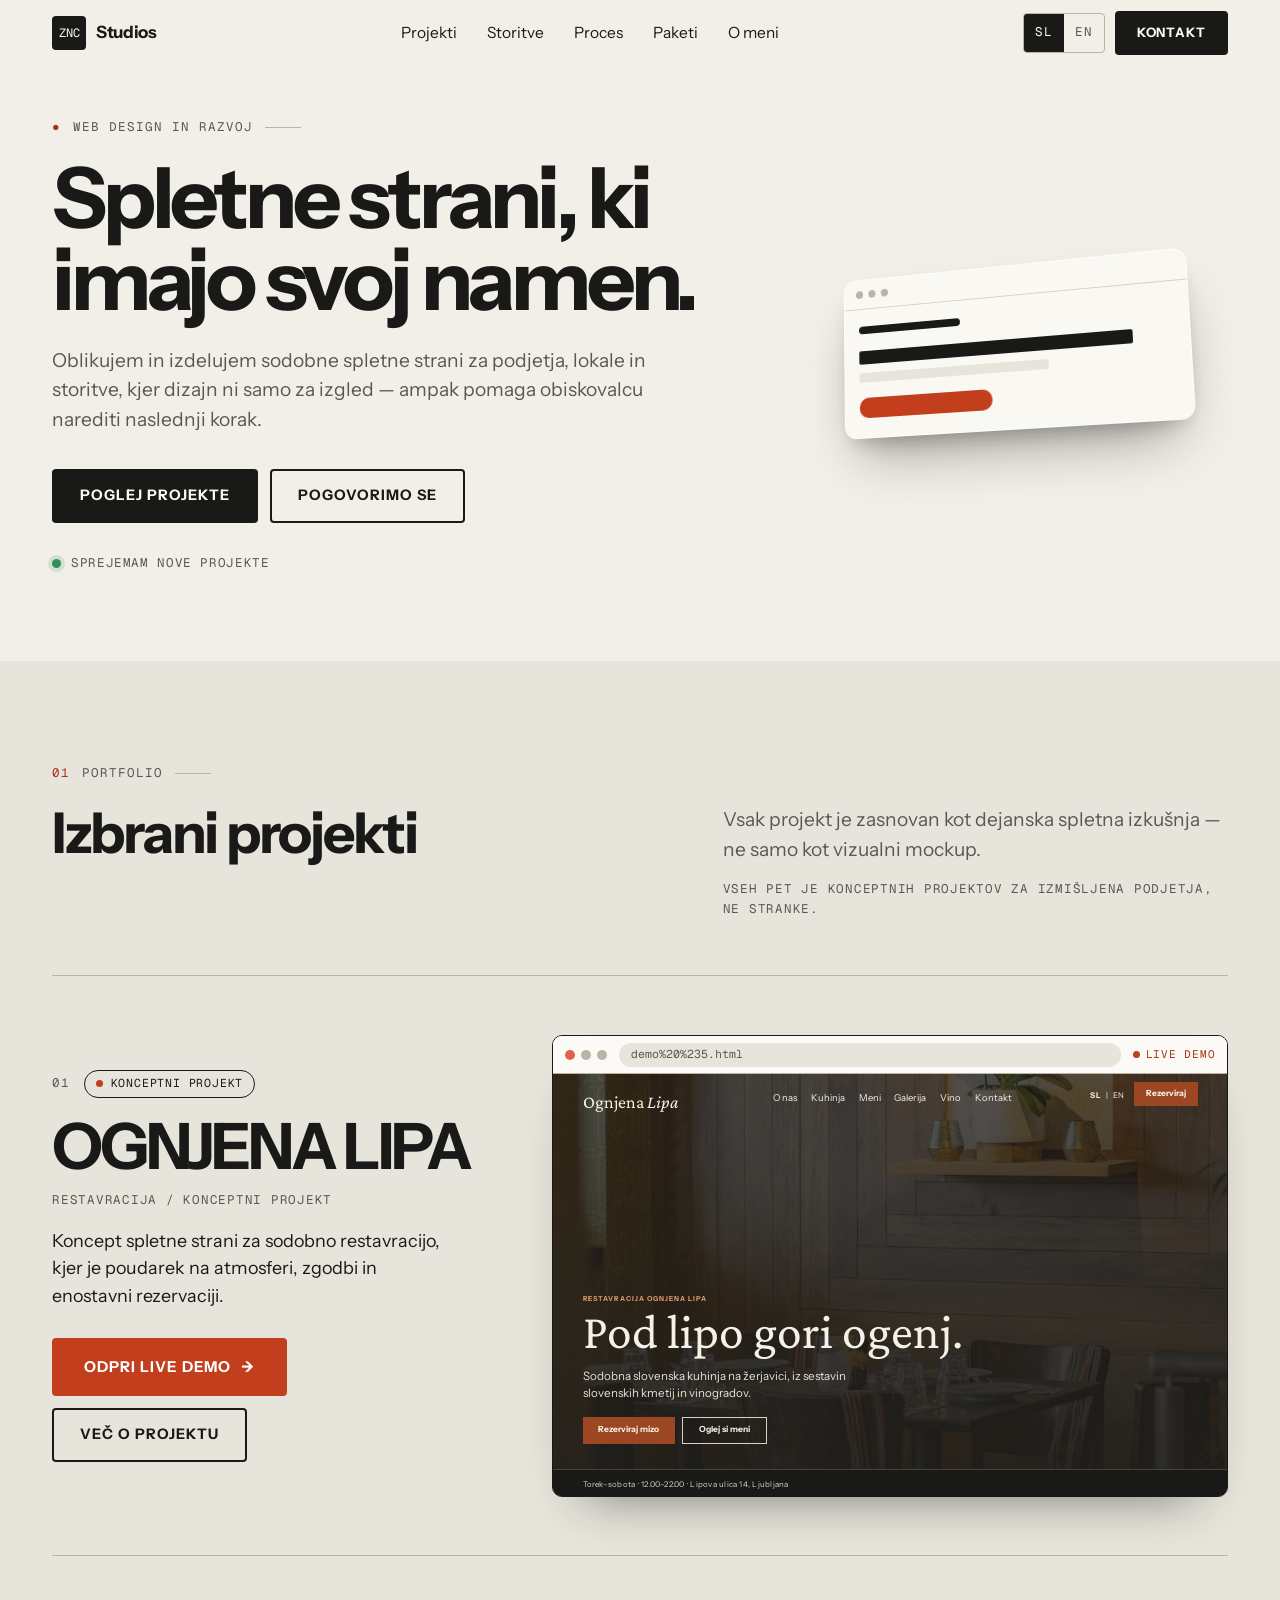
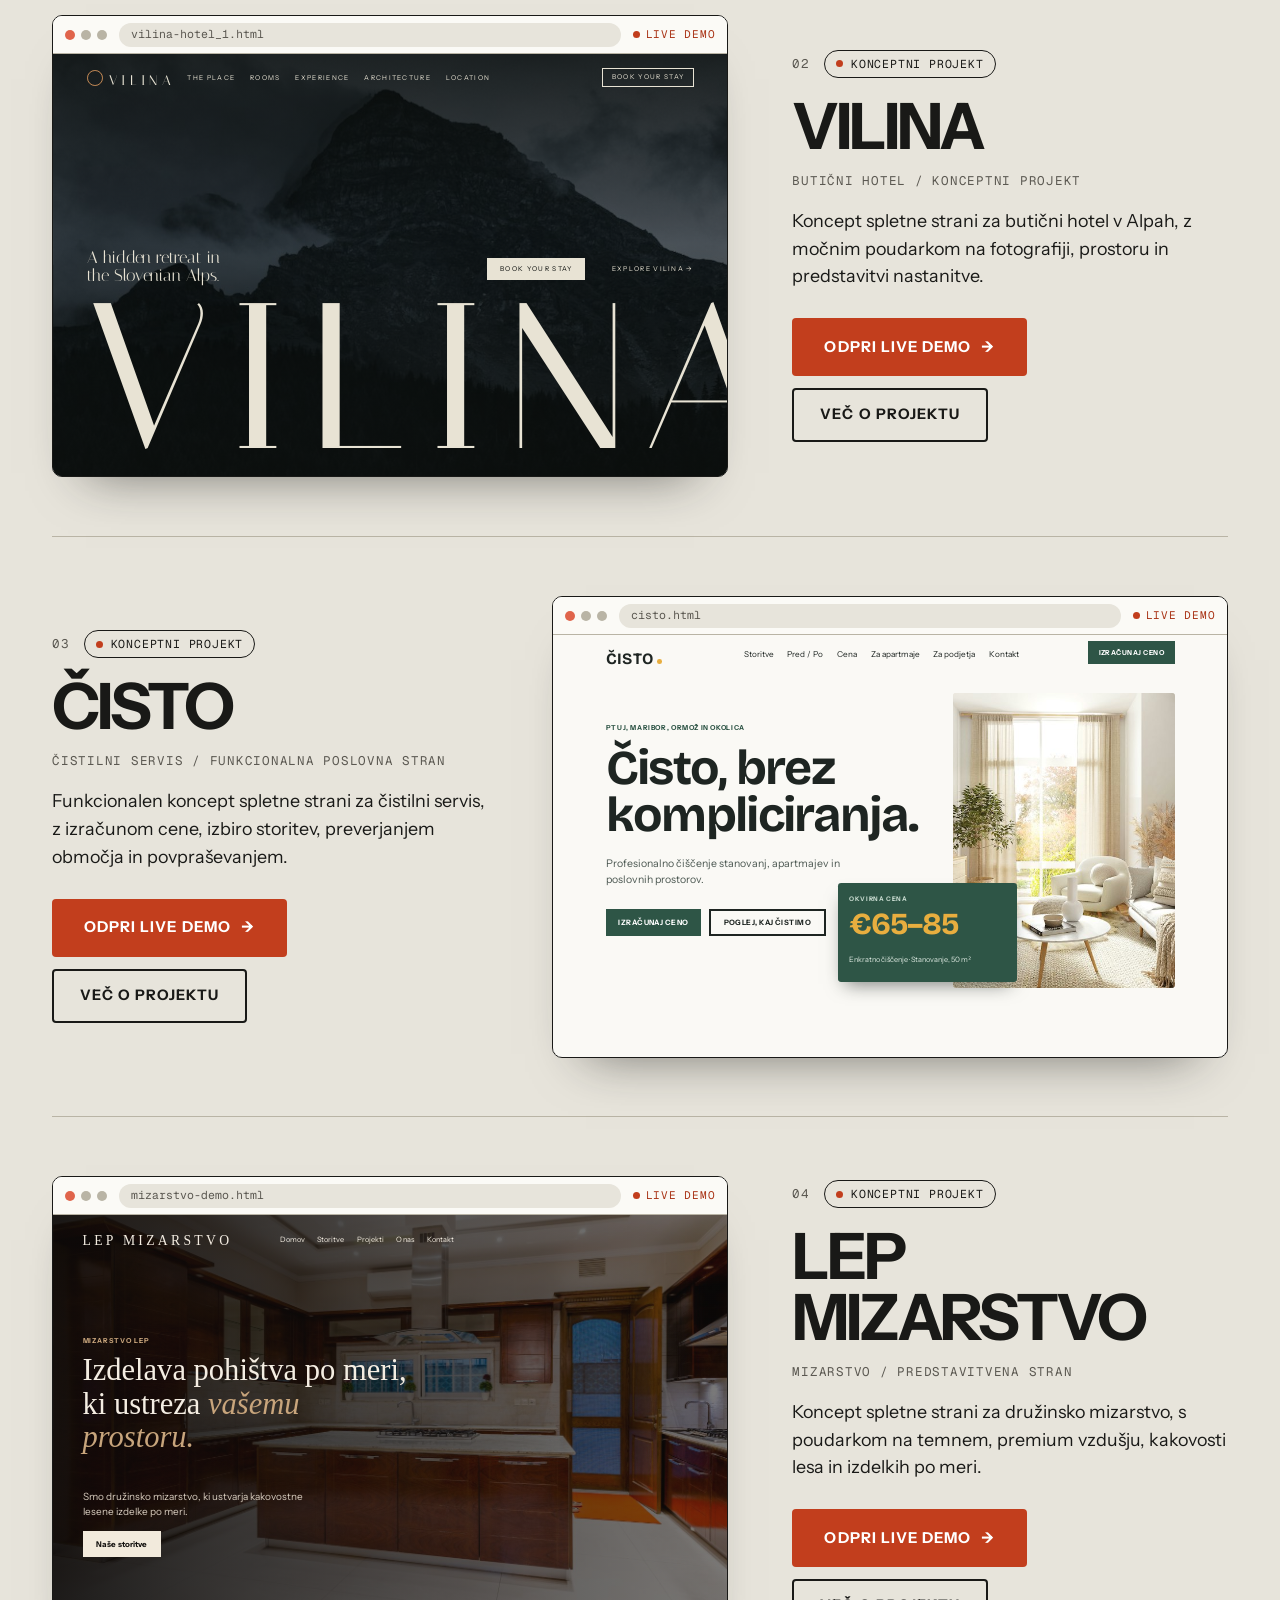
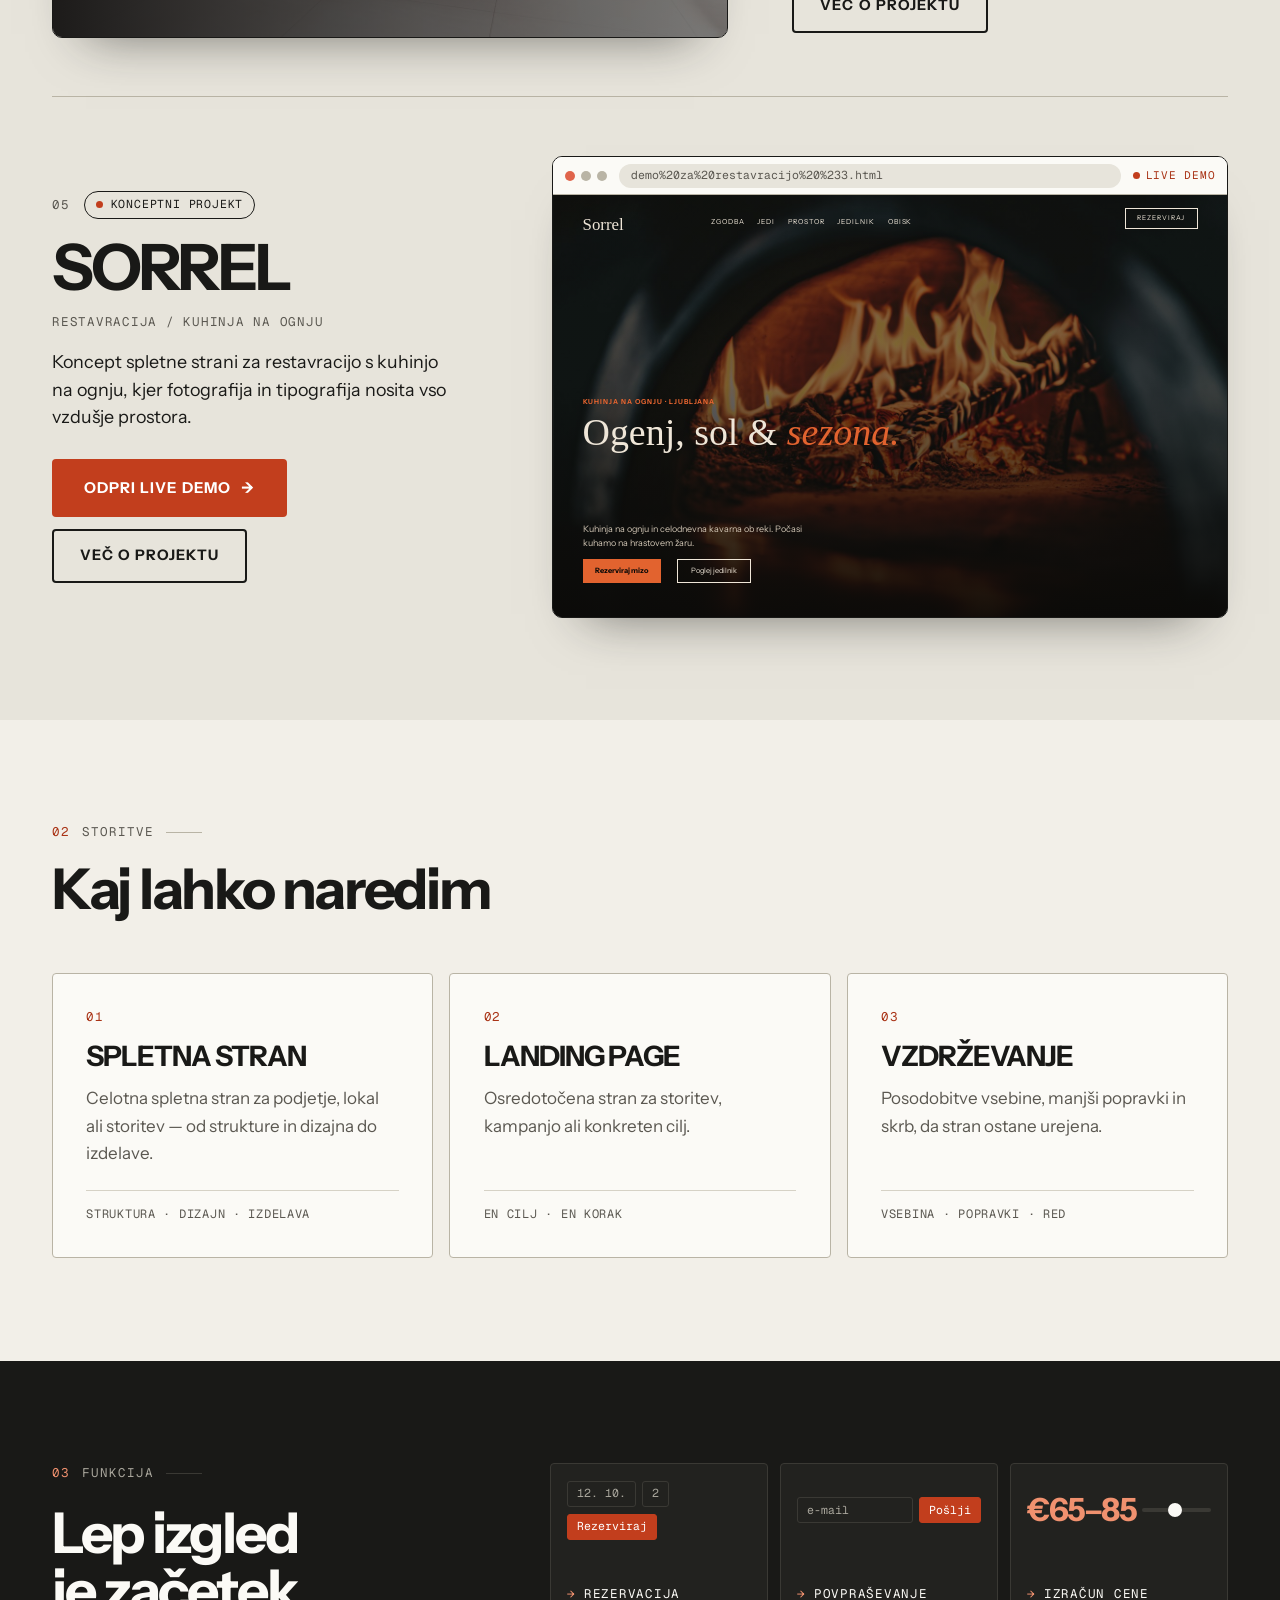
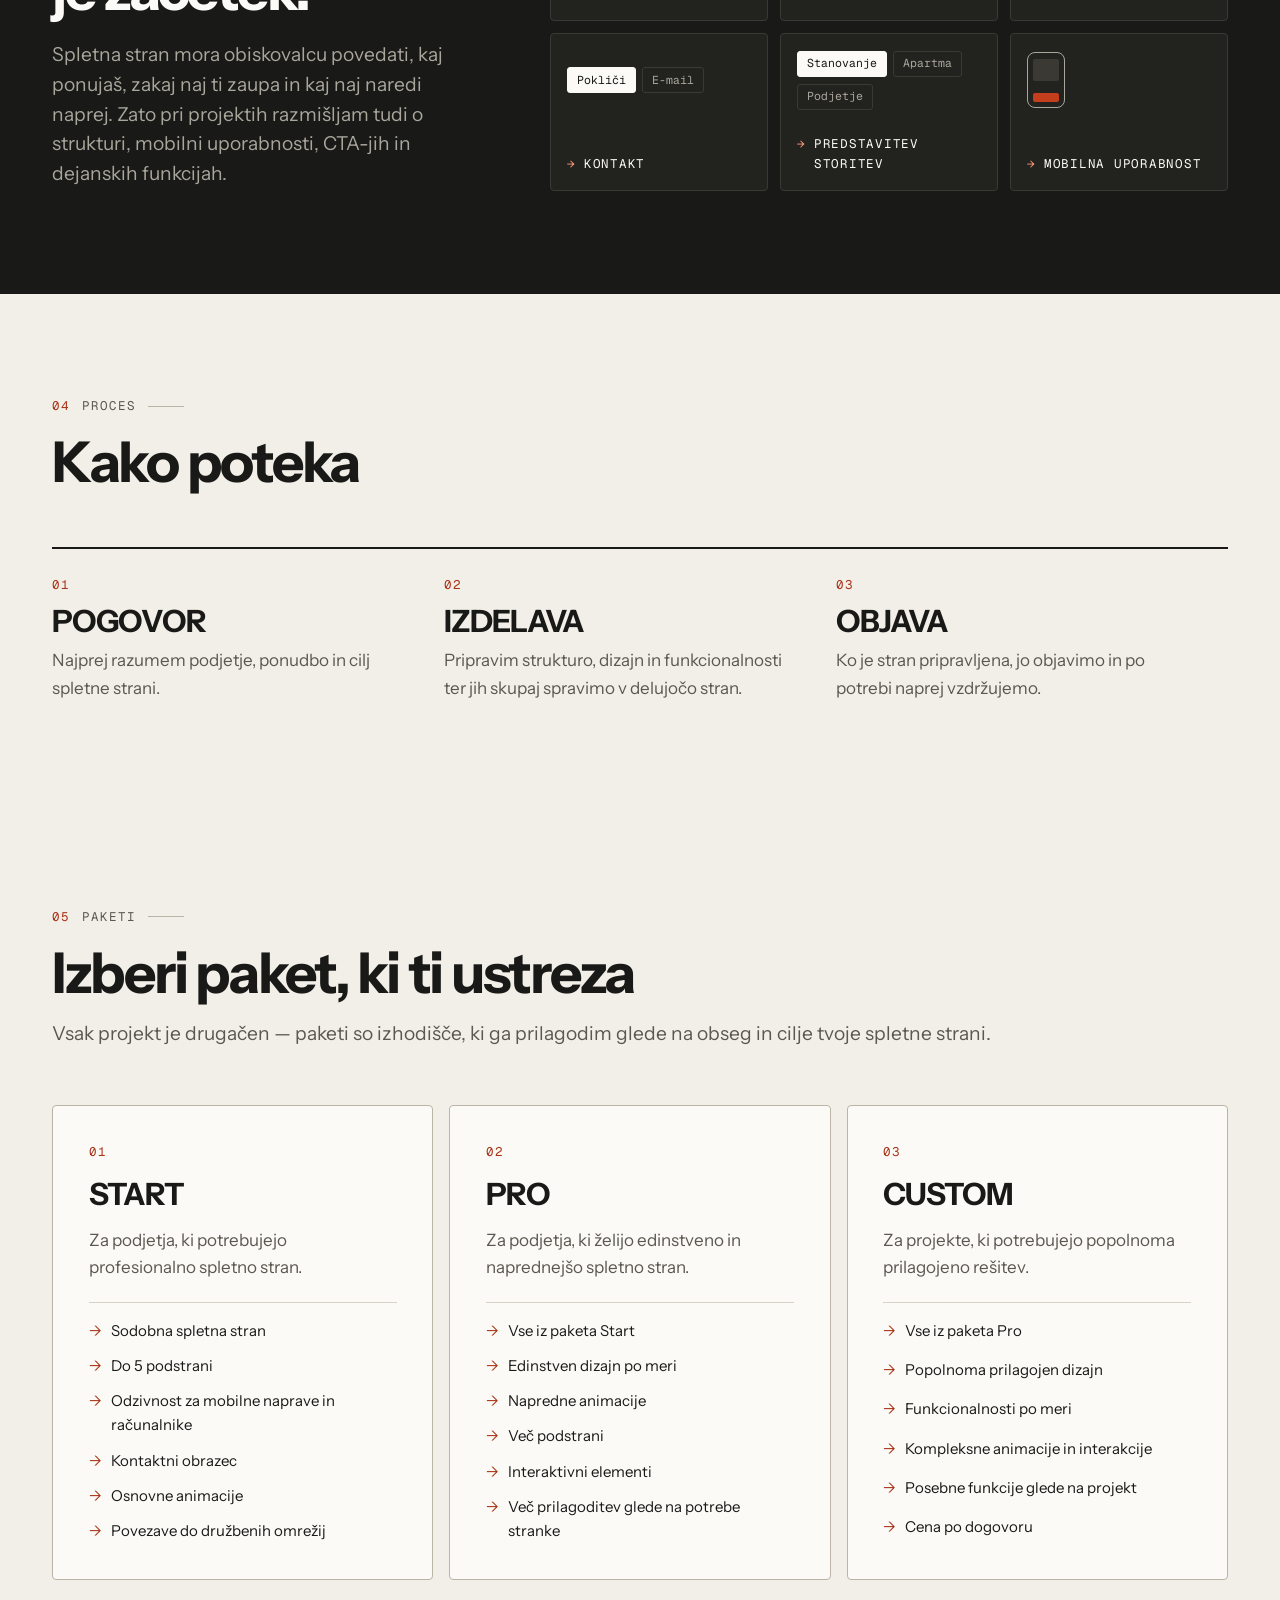
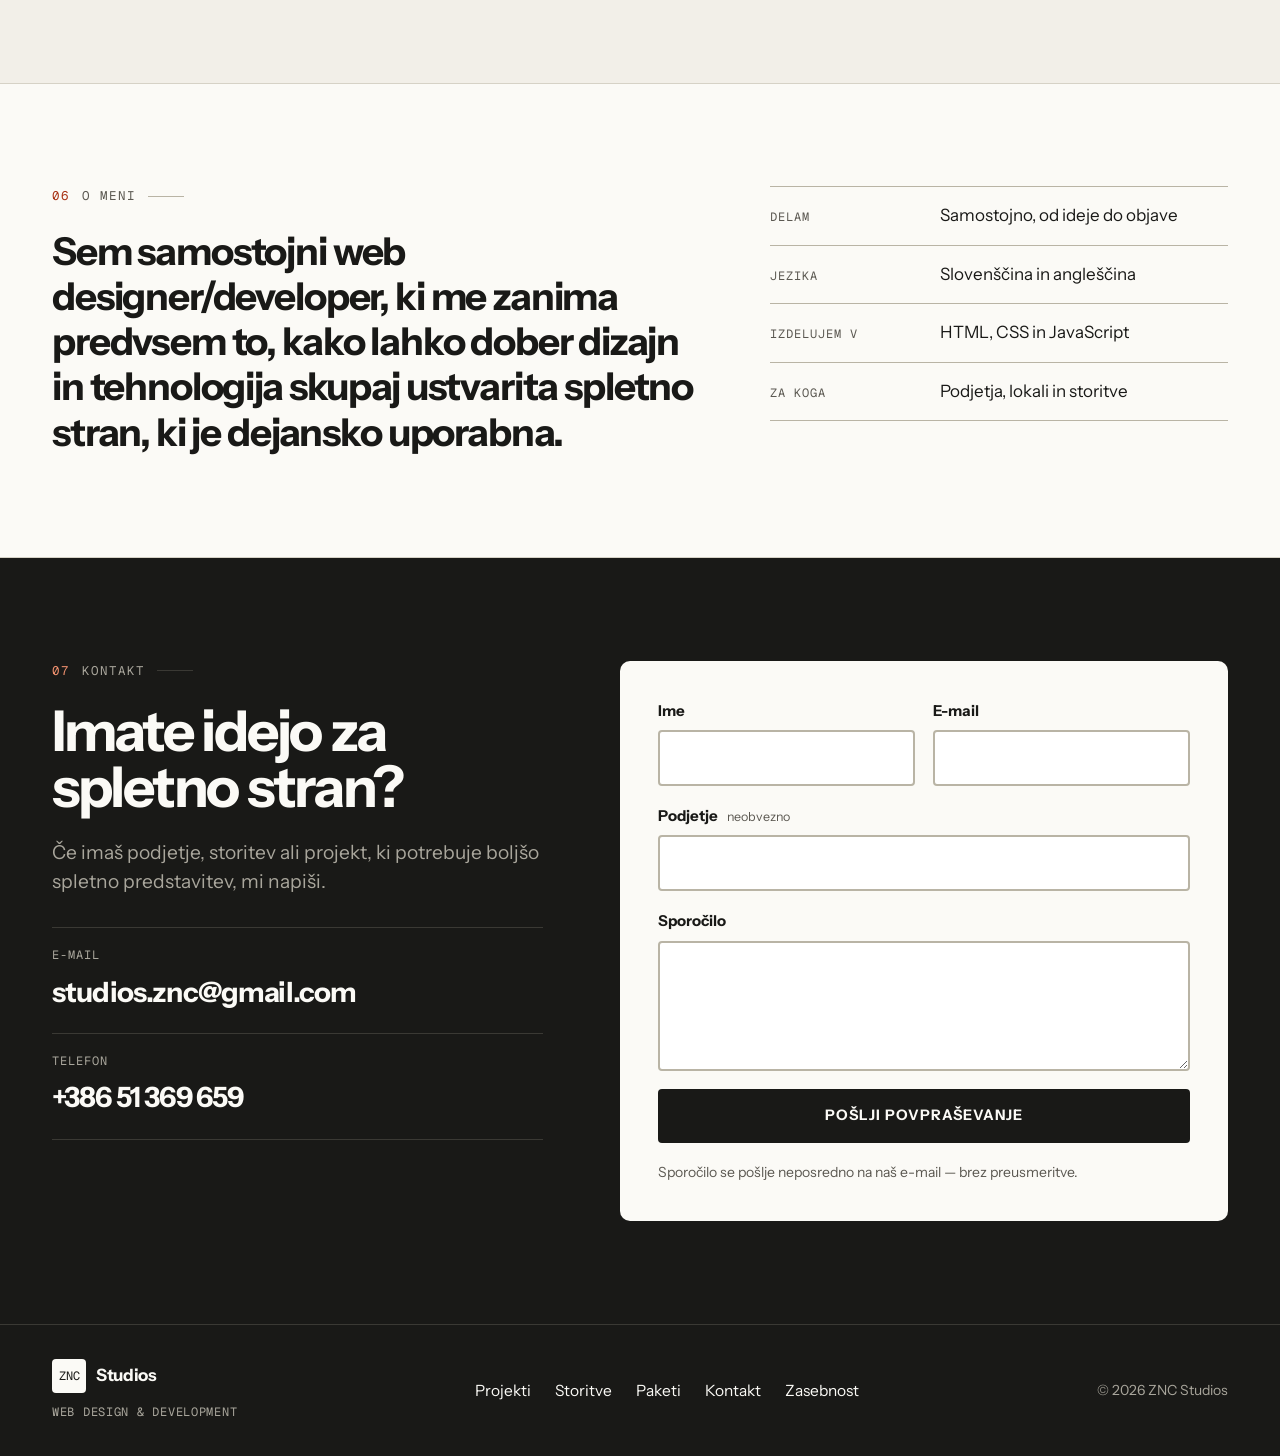
==== commit 10d6068a: "Update index.html" ====
--- a/index.html
+++ b/index.html
@@ -936,7 +936,7 @@
   ognjenaLipa: { url: "demo%20%235.html" },
   vilina:      { url: "vilina-hotel_1.html" },
   cisto:       { url:"cisto.html"  },
-  mizarstvo:   { url: "%231%20demo%20mizarstvo.html" },
+  mizarstvo:   { url: "mizarstvo-demo.html" },
   sorrel:      { url: "demo%20za%20restavracijo%20%233.html" }
 };
 /* ==========================================================================
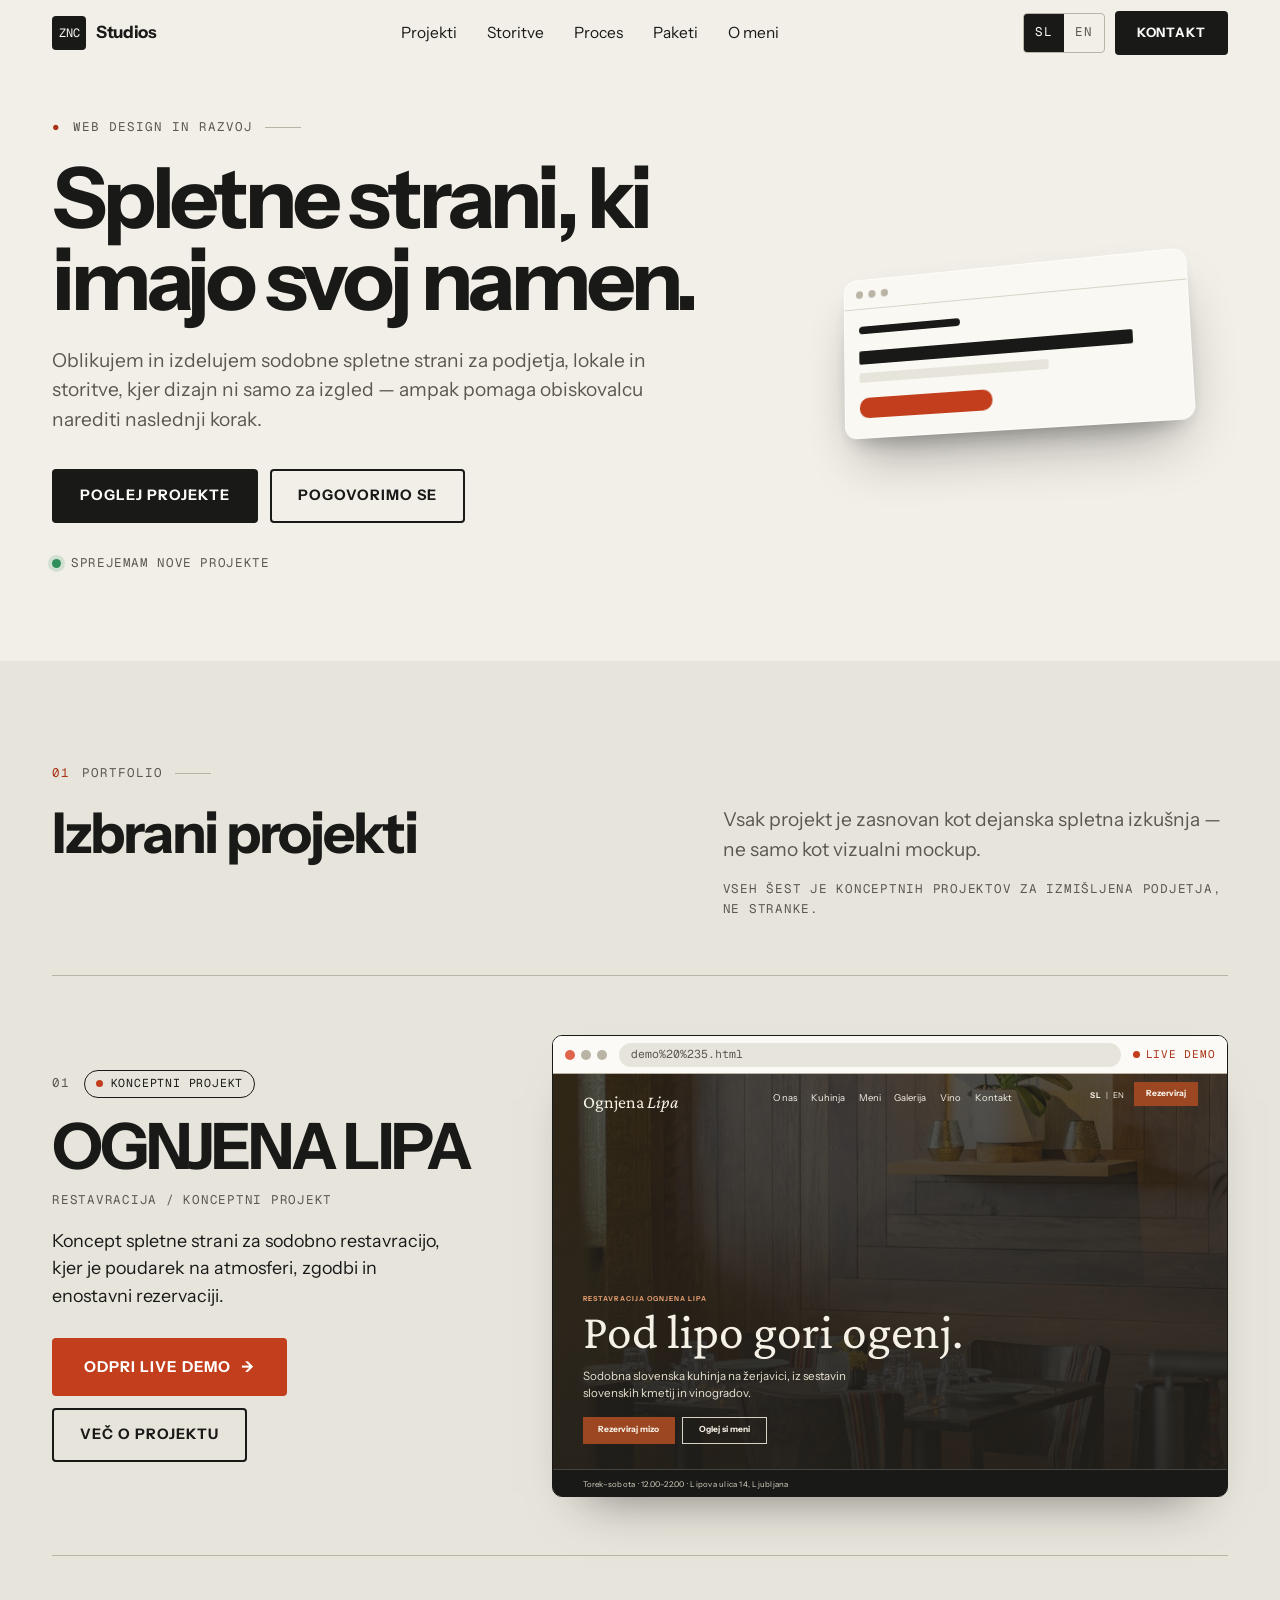
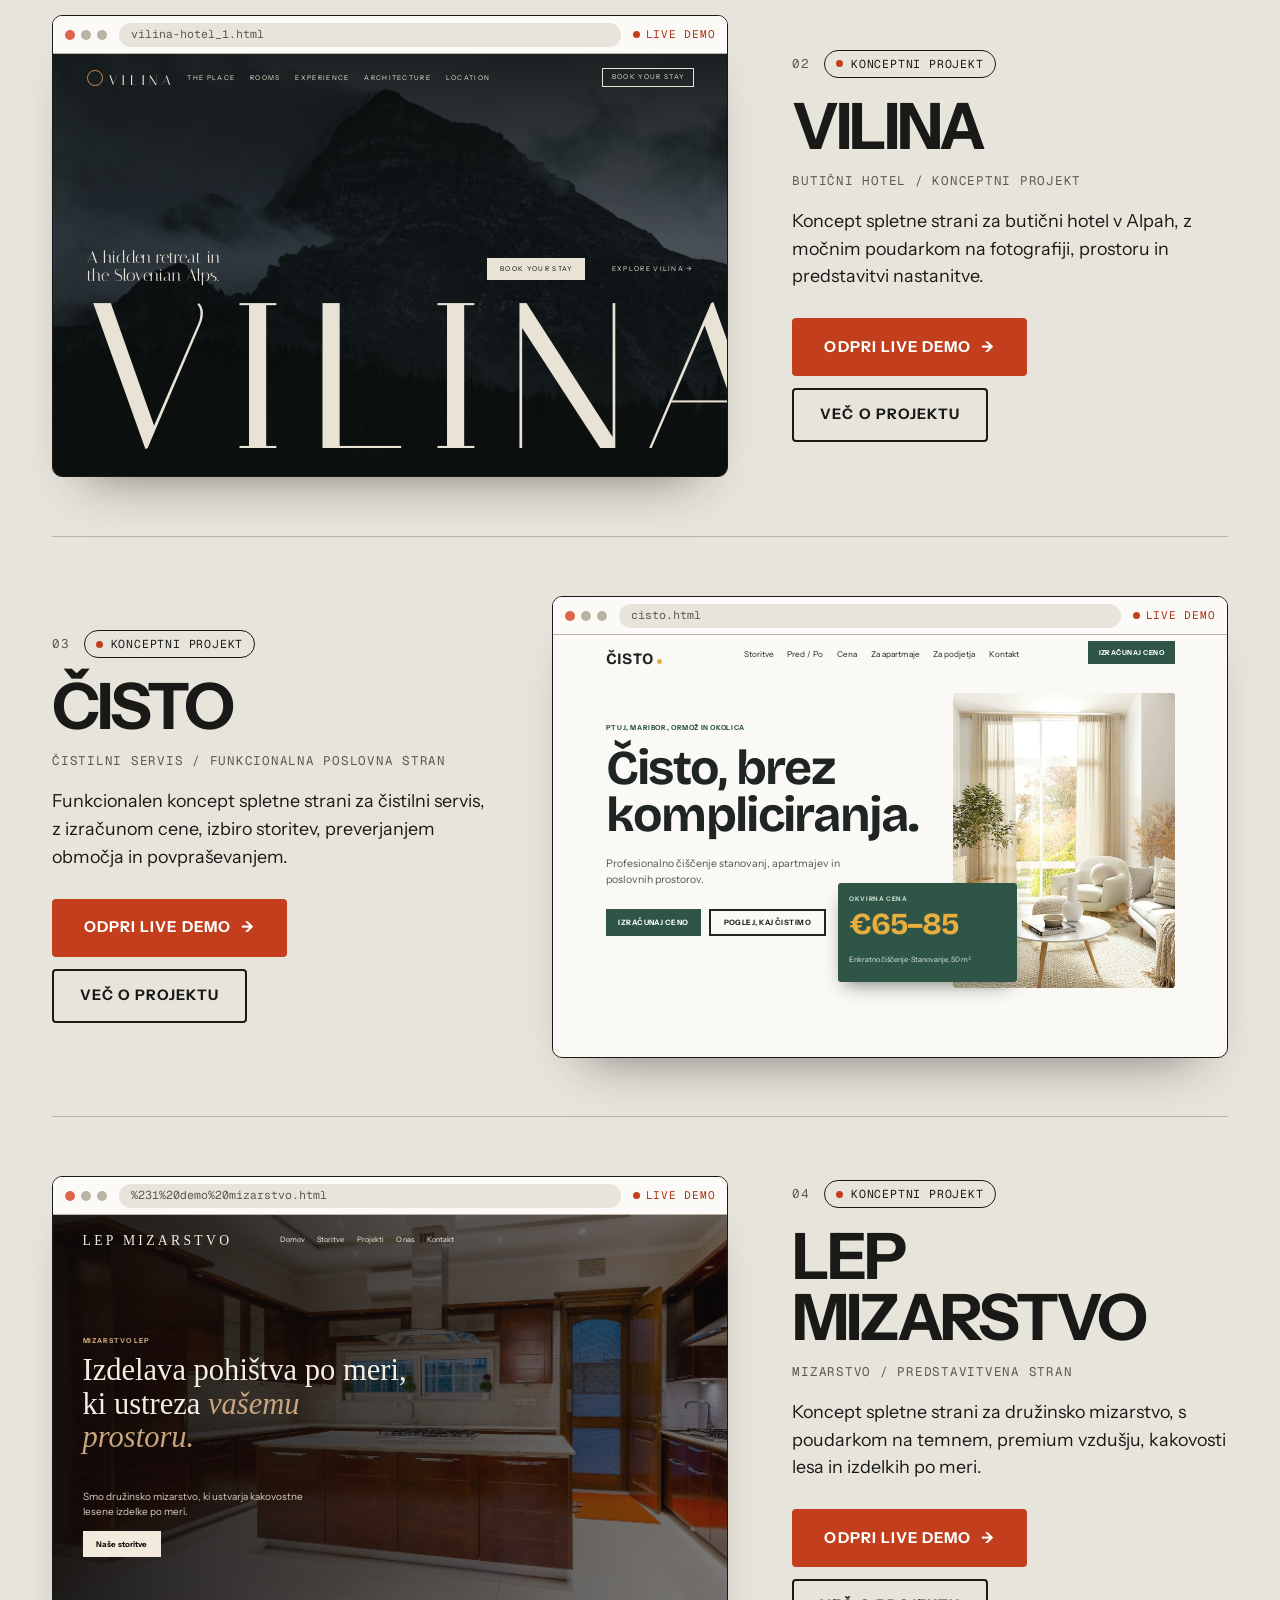
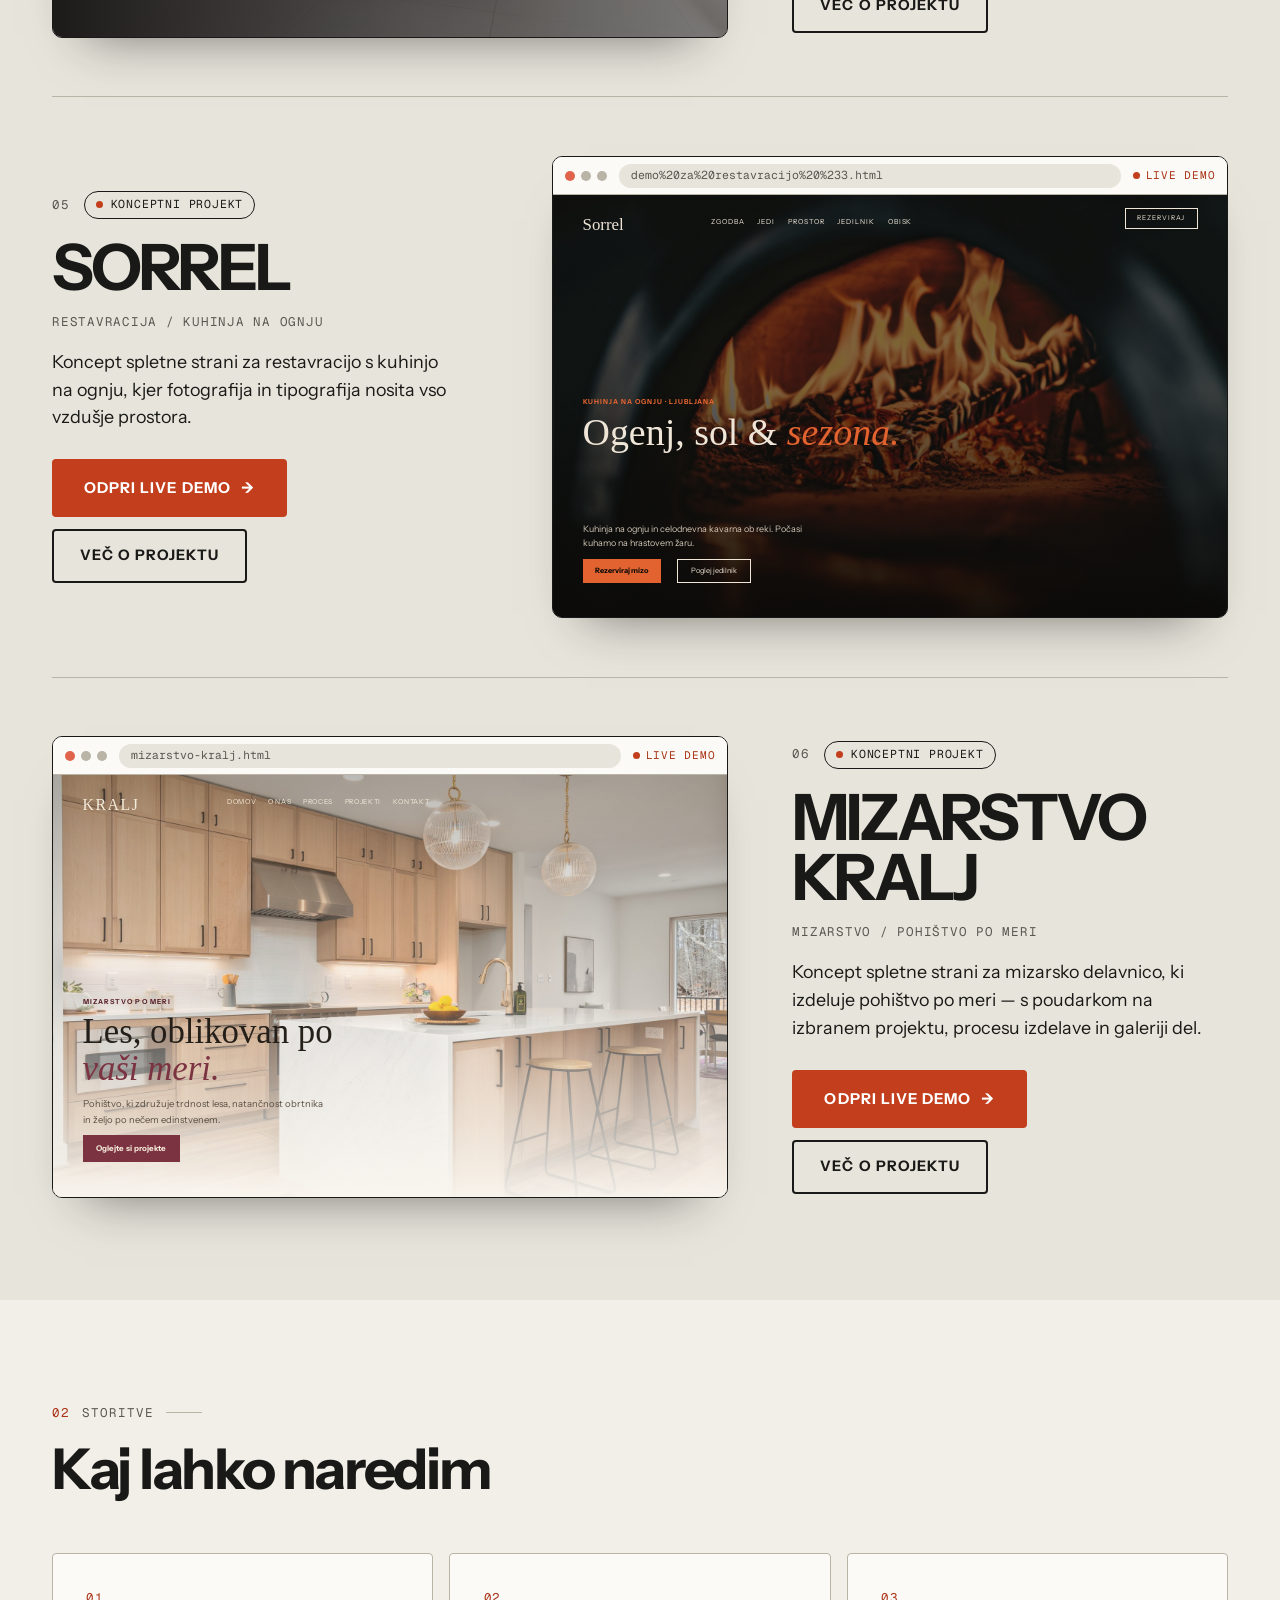
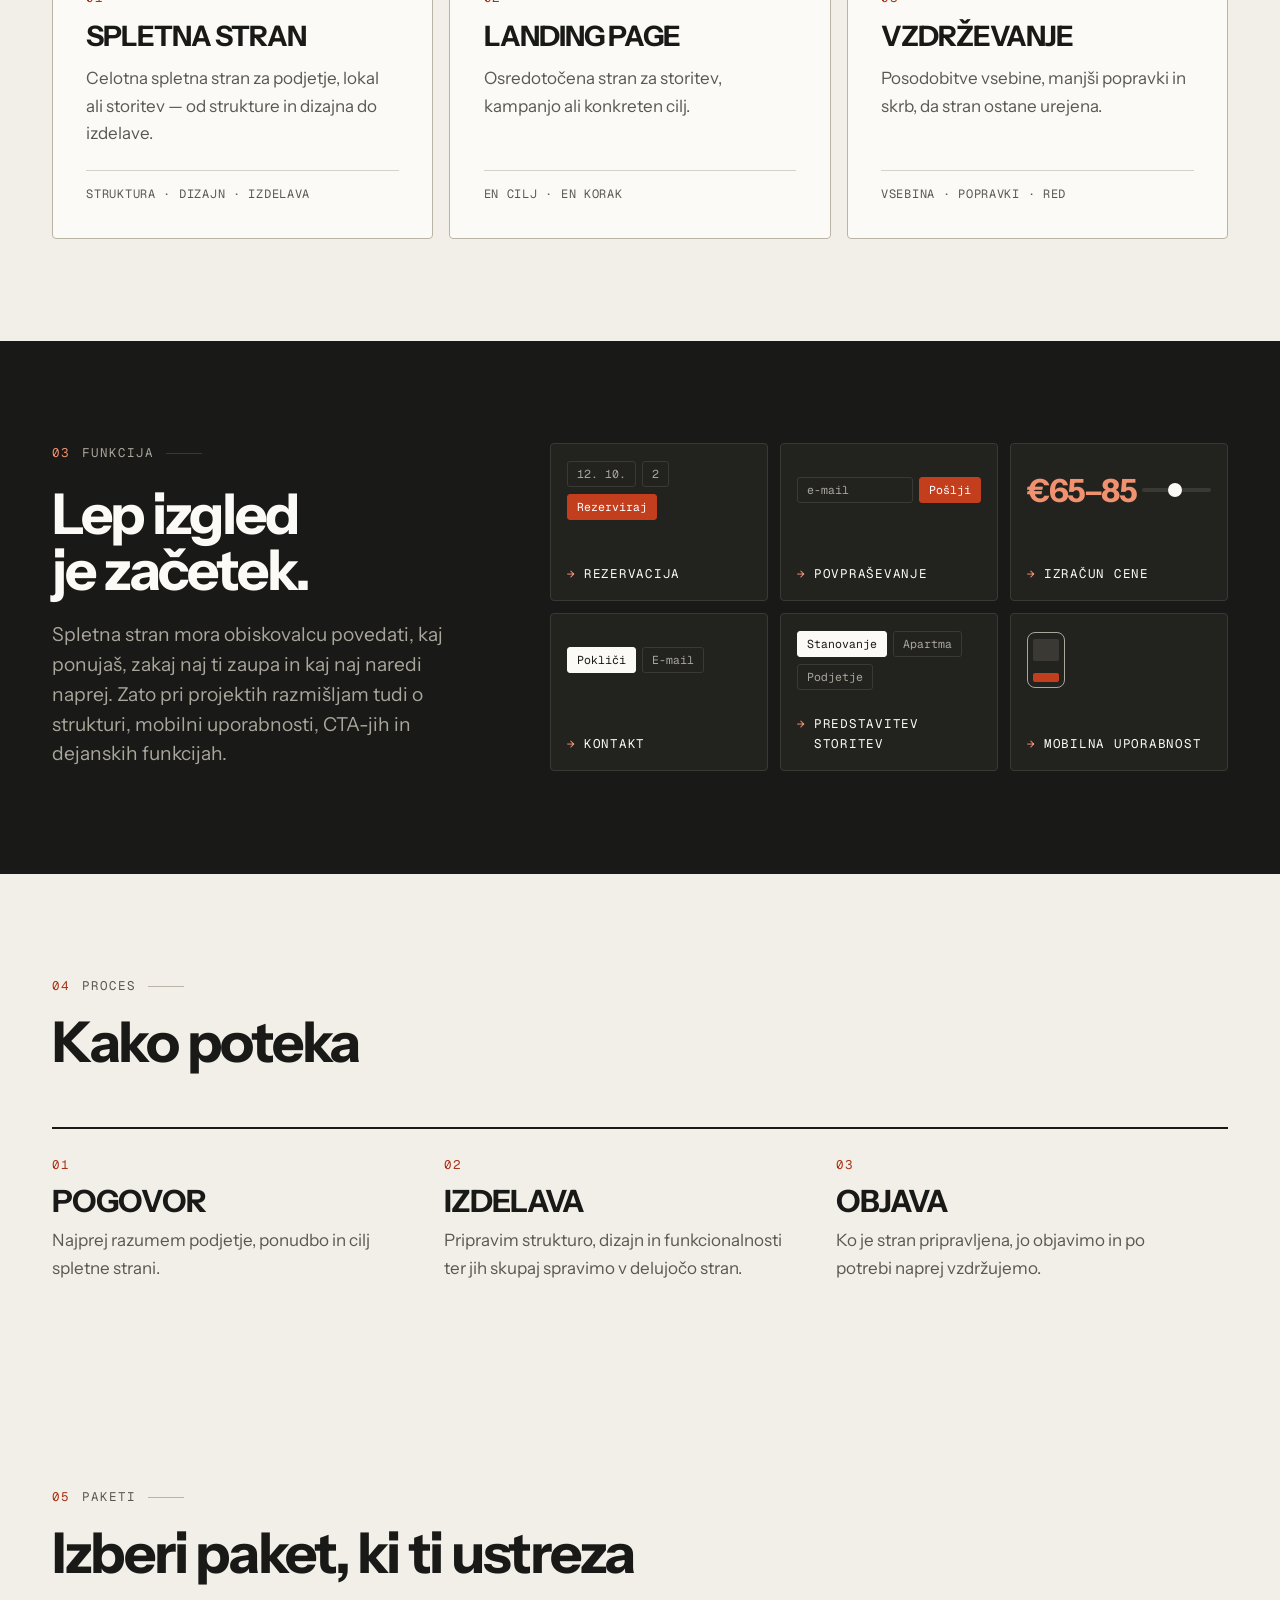
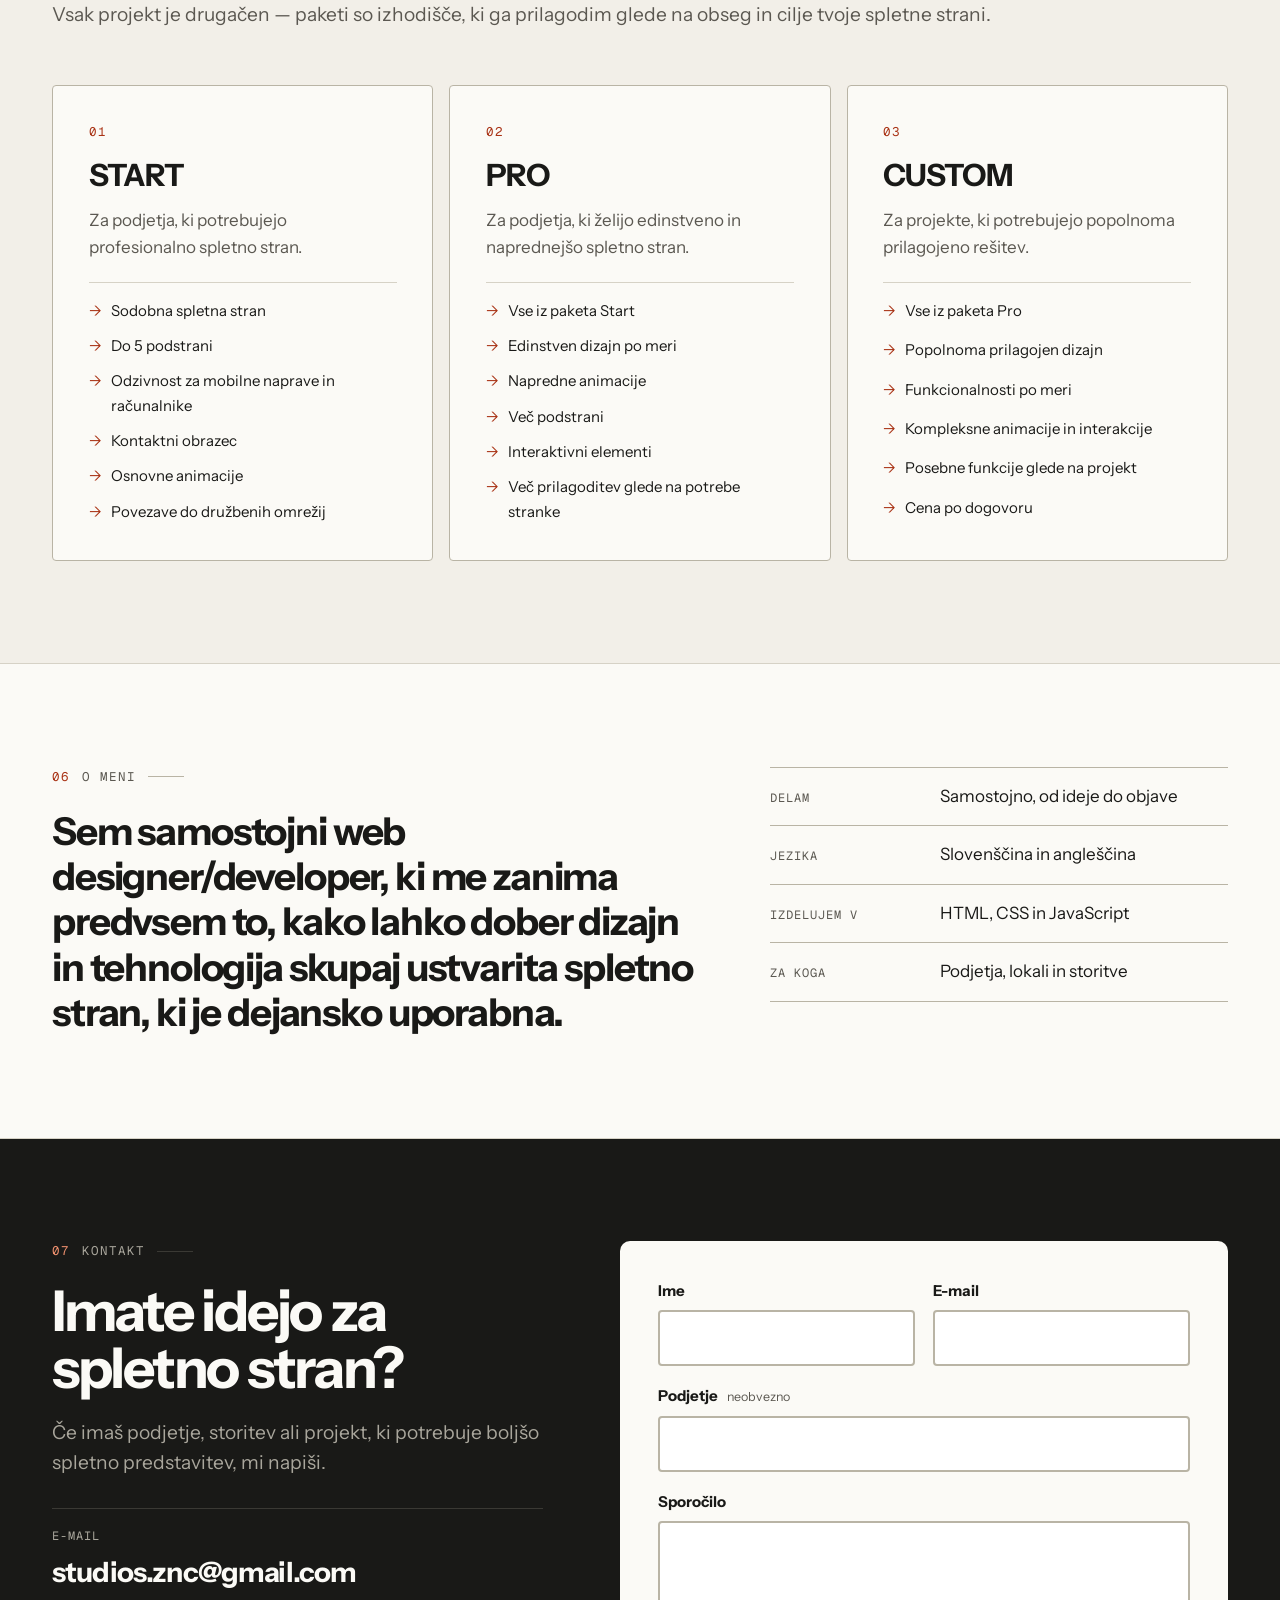
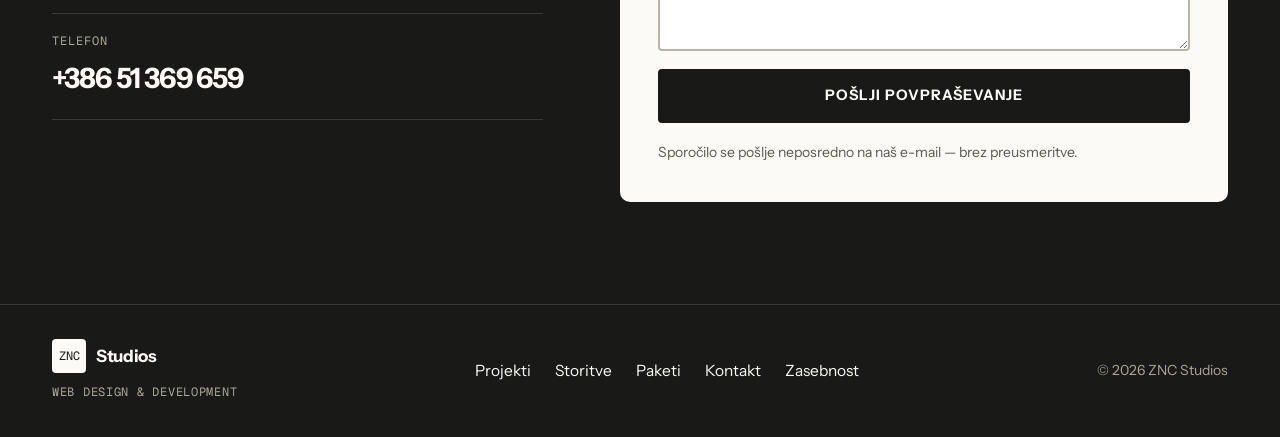
==== commit 5fa7692f: "Add files via upload" ====
--- a/index.html
+++ b/index.html
@@ -284,6 +284,17 @@
 .srl .b1,.srl .b2{top:calc(var(--u)*690);height:calc(var(--u)*46);display:flex;align-items:center;padding:0 calc(var(--u)*24);font-size:calc(var(--u)*14);white-space:nowrap}
 .srl .b1{left:calc(var(--u)*56);background:#e2632f;color:#0b0a08;font-weight:700}
 .srl .b2{left:calc(var(--u)*236);border:1px solid #efe6d8}
+/* Mizarstvo Kralj */
+.krl{background:#f1ebe0;color:#241f19}
+.krl .bg{opacity:.85}
+.krl .shade{position:absolute;inset:0;background:linear-gradient(0deg,rgba(250,247,241,.95) 0%,rgba(250,247,241,.5) 26%,rgba(250,247,241,0) 50%,rgba(36,31,25,.3) 100%)}
+.krl .logo2{left:calc(var(--u)*56);top:calc(var(--u)*32);font-family:Georgia,serif;font-size:calc(var(--u)*30);letter-spacing:.1em;white-space:nowrap;color:#f3ead9}
+.krl .lnk{left:calc(var(--u)*330);top:calc(var(--u)*40);font-size:calc(var(--u)*13);letter-spacing:.1em;text-transform:uppercase;display:flex;gap:calc(var(--u)*22);white-space:nowrap;color:#f3ead9}
+.krl .eb{left:calc(var(--u)*56);top:calc(var(--u)*420);font-size:calc(var(--u)*13);letter-spacing:.16em;text-transform:uppercase;color:#5c2530;font-weight:700;white-space:nowrap}
+.krl .h{left:calc(var(--u)*56);top:calc(var(--u)*454);font-family:Georgia,serif;font-size:calc(var(--u)*66);line-height:1.05;width:calc(var(--u)*560);color:#241f19}
+.krl .h em{font-style:italic;color:#7c3341}
+.krl .p{left:calc(var(--u)*56);top:calc(var(--u)*610);font-size:calc(var(--u)*18);width:calc(var(--u)*460);color:#5b5044}
+.krl .b1{left:calc(var(--u)*56);top:calc(var(--u)*684);height:calc(var(--u)*50);padding:0 calc(var(--u)*26);background:#7c3341;color:#f3ead9;font-weight:600;font-size:calc(var(--u)*15);display:flex;align-items:center;white-space:nowrap}
 
 /* services */
 .svcs{display:grid;gap:14px;grid-template-columns:minmax(0,1fr)}
@@ -500,7 +511,7 @@
       <h2 class="h2" id="h-proj" data-i18n="proj.title">Izbrani projekti</h2>
       <div>
         <p class="lead" data-i18n="proj.intro">Vsak projekt je zasnovan kot dejanska spletna izkušnja — ne samo kot vizualni mockup.</p>
-        <p class="mono" style="margin-top:14px;color:var(--ink-2)" data-i18n="proj.note">Vseh pet je konceptnih projektov za izmišljena podjetja, ne stranke.</p>
+        <p class="mono" style="margin-top:14px;color:var(--ink-2)" data-i18n="proj.note">Vseh šest je konceptnih projektov za izmišljena podjetja, ne stranke.</p>
       </div>
     </div>
 
@@ -718,6 +729,49 @@
           <div class="pd__r"><dt data-i18n="pd.feat">Izpostavljeno</dt><dd><ul>
             <li>Celozaslonski meni s prehodi</li><li>Predstavitev jedi in prostora</li><li>Obrazec za rezervacijo mize</li>
             <li>Preklop jezika SL / EN</li><li>Mobilni meni z animacijami</li><li>Odziven dizajn</li></ul></dd></div>
+          <div class="pd__r"><dt data-i18n="pd.tech">Tehnologija</dt><dd data-i18n="pd.techv">HTML, CSS in JavaScript. Ena datoteka, brez ogrodij.</dd></div>
+          <div class="pd__r"><dt data-i18n="pd.status">Status</dt><dd data-i18n="pd.statusv">Konceptni projekt (izmišljeno podjetje)</dd></div>
+        </dl>
+      </div></div>
+    </article>
+
+    <!-- 6 MIZARSTVO KRALJ -->
+    <article class="proj" data-project="kralj" id="proj-kralj">
+      <div class="proj__info">
+        <p class="proj__meta"><span class="mono proj__n">06</span><span class="tagc" data-i18n="tag.concept">Konceptni projekt</span></p>
+        <h3 class="proj__name">MIZARSTVO KRALJ</h3>
+        <p class="mono proj__cat">Mizarstvo / pohištvo po meri</p>
+        <p class="proj__desc">Koncept spletne strani za mizarsko delavnico, ki izdeluje pohištvo po meri — s poudarkom na izbranem projektu, procesu izdelave in galeriji del.</p>
+        <div class="proj__cta">
+          <a class="btn btn--demo" data-demo href="#" target="_blank" rel="noopener noreferrer"><span data-i18n="cta.demo">Odpri live demo</span> <span class="ar" aria-hidden="true">→</span></a>
+          <button class="btn btn--line" type="button" data-more aria-expanded="false" aria-controls="pd-kralj" data-i18n="cta.more">Več o projektu</button>
+        </div>
+      </div>
+      <div class="proj__view">
+        <a class="frame" data-demo href="#" target="_blank" rel="noopener noreferrer" tabindex="-1" aria-hidden="true">
+          <div class="frame__bar"><span class="dots"><i></i><i></i><i></i></span><span class="frame__url"><span data-frame-url>demo · mizarstvo-kralj</span></span><span class="frame__live" data-i18n="frame.live">Live demo</span></div>
+          <div class="screen" data-screen="kralj">
+            <div class="scr krl">
+              <div class="bg" data-bg="kralj"></div><div class="shade"></div>
+              <span class="u logo2">KRALJ</span>
+              <span class="u lnk"><span>Domov</span><span>O nas</span><span>Proces</span><span>Projekti</span><span>Kontakt</span></span>
+              <span class="u eb">Mizarstvo po meri</span>
+              <span class="u h">Les, oblikovan po <em>vaši meri.</em></span>
+              <span class="u p">Pohištvo, ki združuje trdnost lesa, natančnost obrtnika in željo po nečem edinstvenem.</span>
+              <span class="u b1">Oglejte si projekte</span>
+            </div>
+          </div>
+          <span class="frame__cta" aria-hidden="true"><span data-i18n="cta.demo">Odpri live demo</span> →</span>
+        </a>
+      </div>
+      <div class="proj__more" id="pd-kralj" role="region" aria-label="Mizarstvo Kralj"><div>
+        <dl class="pd">
+          <div class="pd__r"><dt data-i18n="pd.name">Projekt</dt><dd><h4>MIZARSTVO KRALJ</h4></dd></div>
+          <div class="pd__r"><dt data-i18n="pd.type">Tip</dt><dd>Mizarstvo, konceptni projekt</dd></div>
+          <div class="pd__r"><dt data-i18n="pd.focus">Fokus</dt><dd>Svetla, premium estetika, izpostavljen projekt, jasen proces izdelave in galerija del.</dd></div>
+          <div class="pd__r"><dt data-i18n="pd.feat">Izpostavljeno</dt><dd><ul>
+            <li>Celozaslonska naslovnica s cinematičnim učinkom</li><li>Izpostavljen projekt s fotografijo in opisom</li><li>Petkorakov prikaz procesa izdelave</li>
+            <li>Galerija izbranih del</li><li>Kontaktni obrazec z zaščito pred spamom</li><li>Odziven dizajn za mobilne naprave</li></ul></dd></div>
           <div class="pd__r"><dt data-i18n="pd.tech">Tehnologija</dt><dd data-i18n="pd.techv">HTML, CSS in JavaScript. Ena datoteka, brez ogrodij.</dd></div>
           <div class="pd__r"><dt data-i18n="pd.status">Status</dt><dd data-i18n="pd.statusv">Konceptni projekt (izmišljeno podjetje)</dd></div>
         </dl>
@@ -926,6 +980,7 @@
   cisto:     "assets/preview-cisto.jpg",
   mizarstvo: "assets/preview-mizarstvo.jpg",
   sorrel:    "assets/preview-sorrel.jpg",
+  kralj:     "assets/kralj-hero.jpg",
   portrait: ""                // optional portrait for the About section, e.g. "portrait.jpg". Empty = not shown.
 };
 
@@ -936,8 +991,9 @@
   ognjenaLipa: { url: "demo%20%235.html" },
   vilina:      { url: "vilina-hotel_1.html" },
   cisto:       { url:"cisto.html"  },
-  mizarstvo:   { url: "mizarstvo-demo.html" },
-  sorrel:      { url: "demo%20za%20restavracijo%20%233.html" }
+  mizarstvo:   { url: "%231%20demo%20mizarstvo.html" },
+  sorrel:      { url: "demo%20za%20restavracijo%20%233.html" },
+  kralj:       { url: "mizarstvo-kralj.html" }
 };
 /* ==========================================================================
    // CONTACT  — your real details.
@@ -983,7 +1039,7 @@
 
   "proj.eyebrow": "Portfolio", "proj.title": "Selected projects",
   "proj.intro": "Every project is designed as a real web experience — not just a visual mockup.",
-  "proj.note": "All five are concept projects for fictional businesses, not clients.",
+  "proj.note": "All six are concept projects for fictional businesses, not clients.",
   "tag.concept": "Concept project", "cta.demo": "Open live demo", "cta.more": "More about the project", "cta.less": "Hide details",
   "frame.live": "Live demo",
 
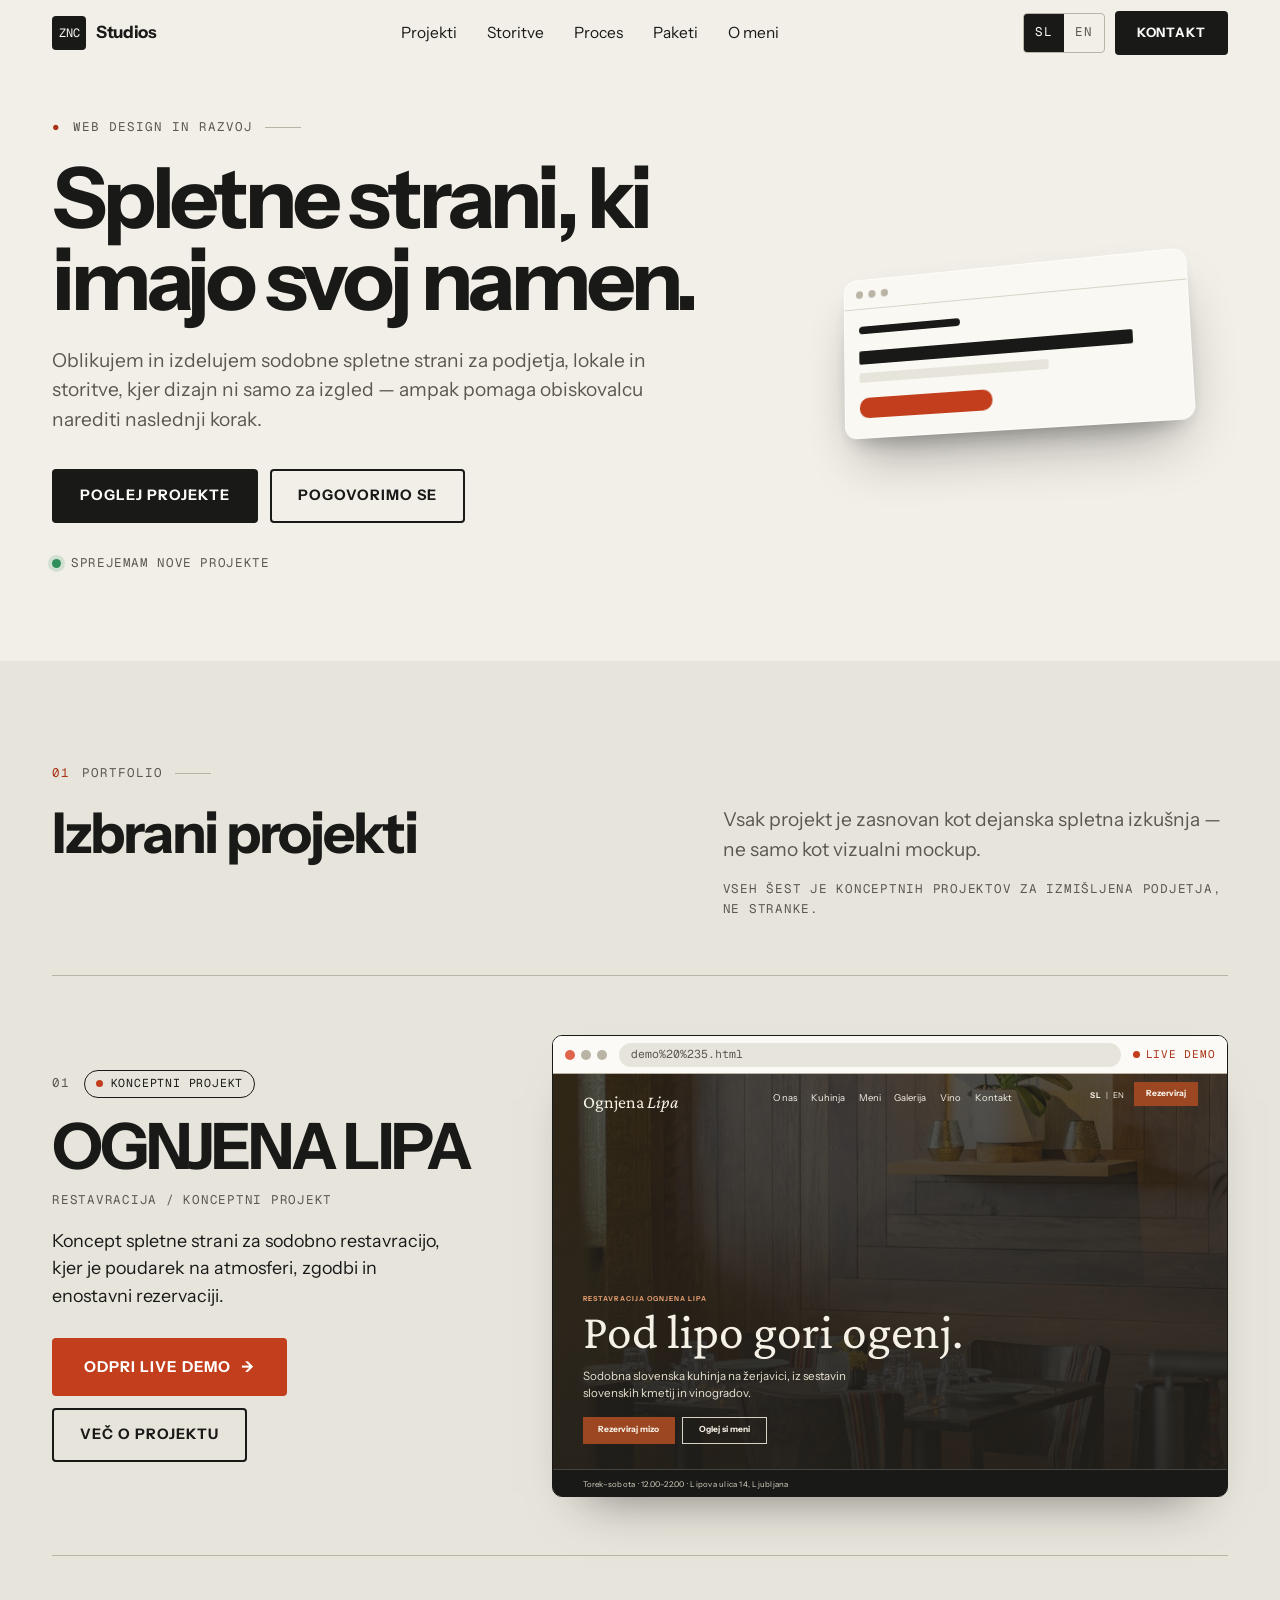
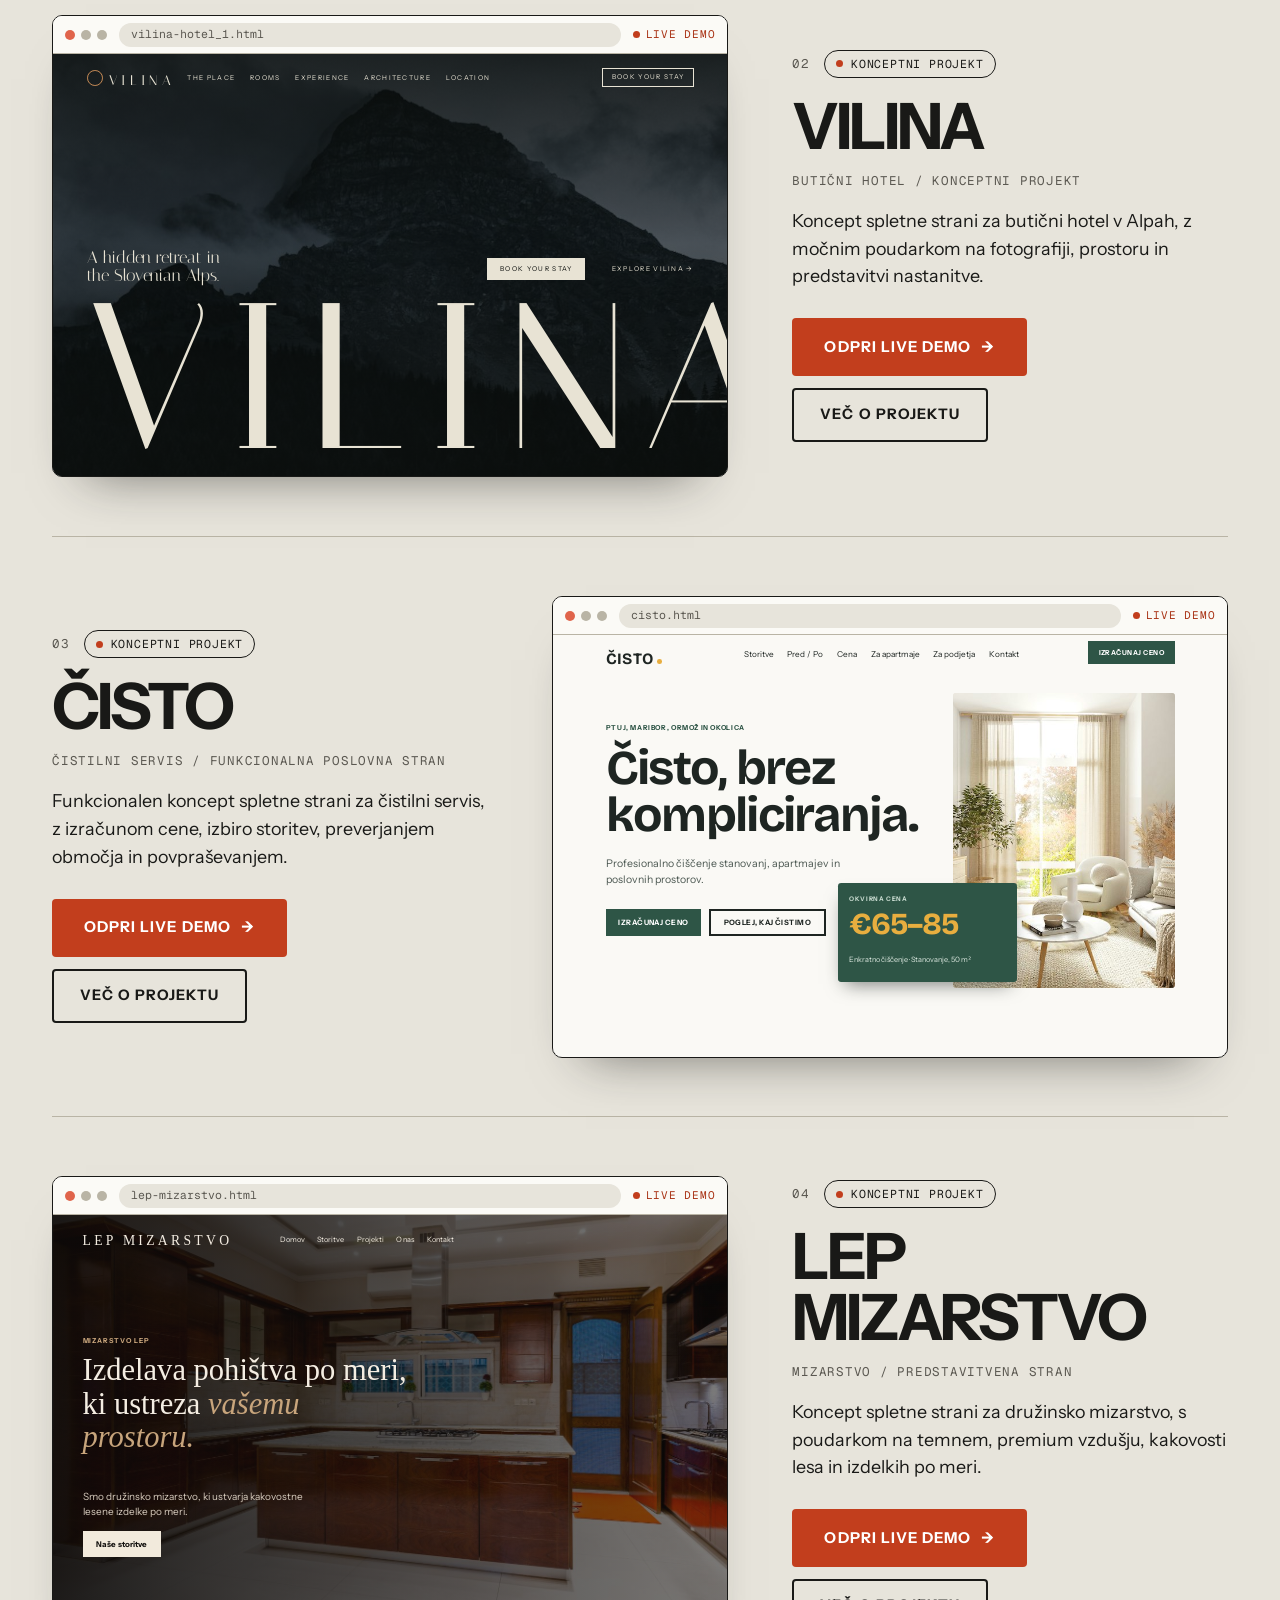
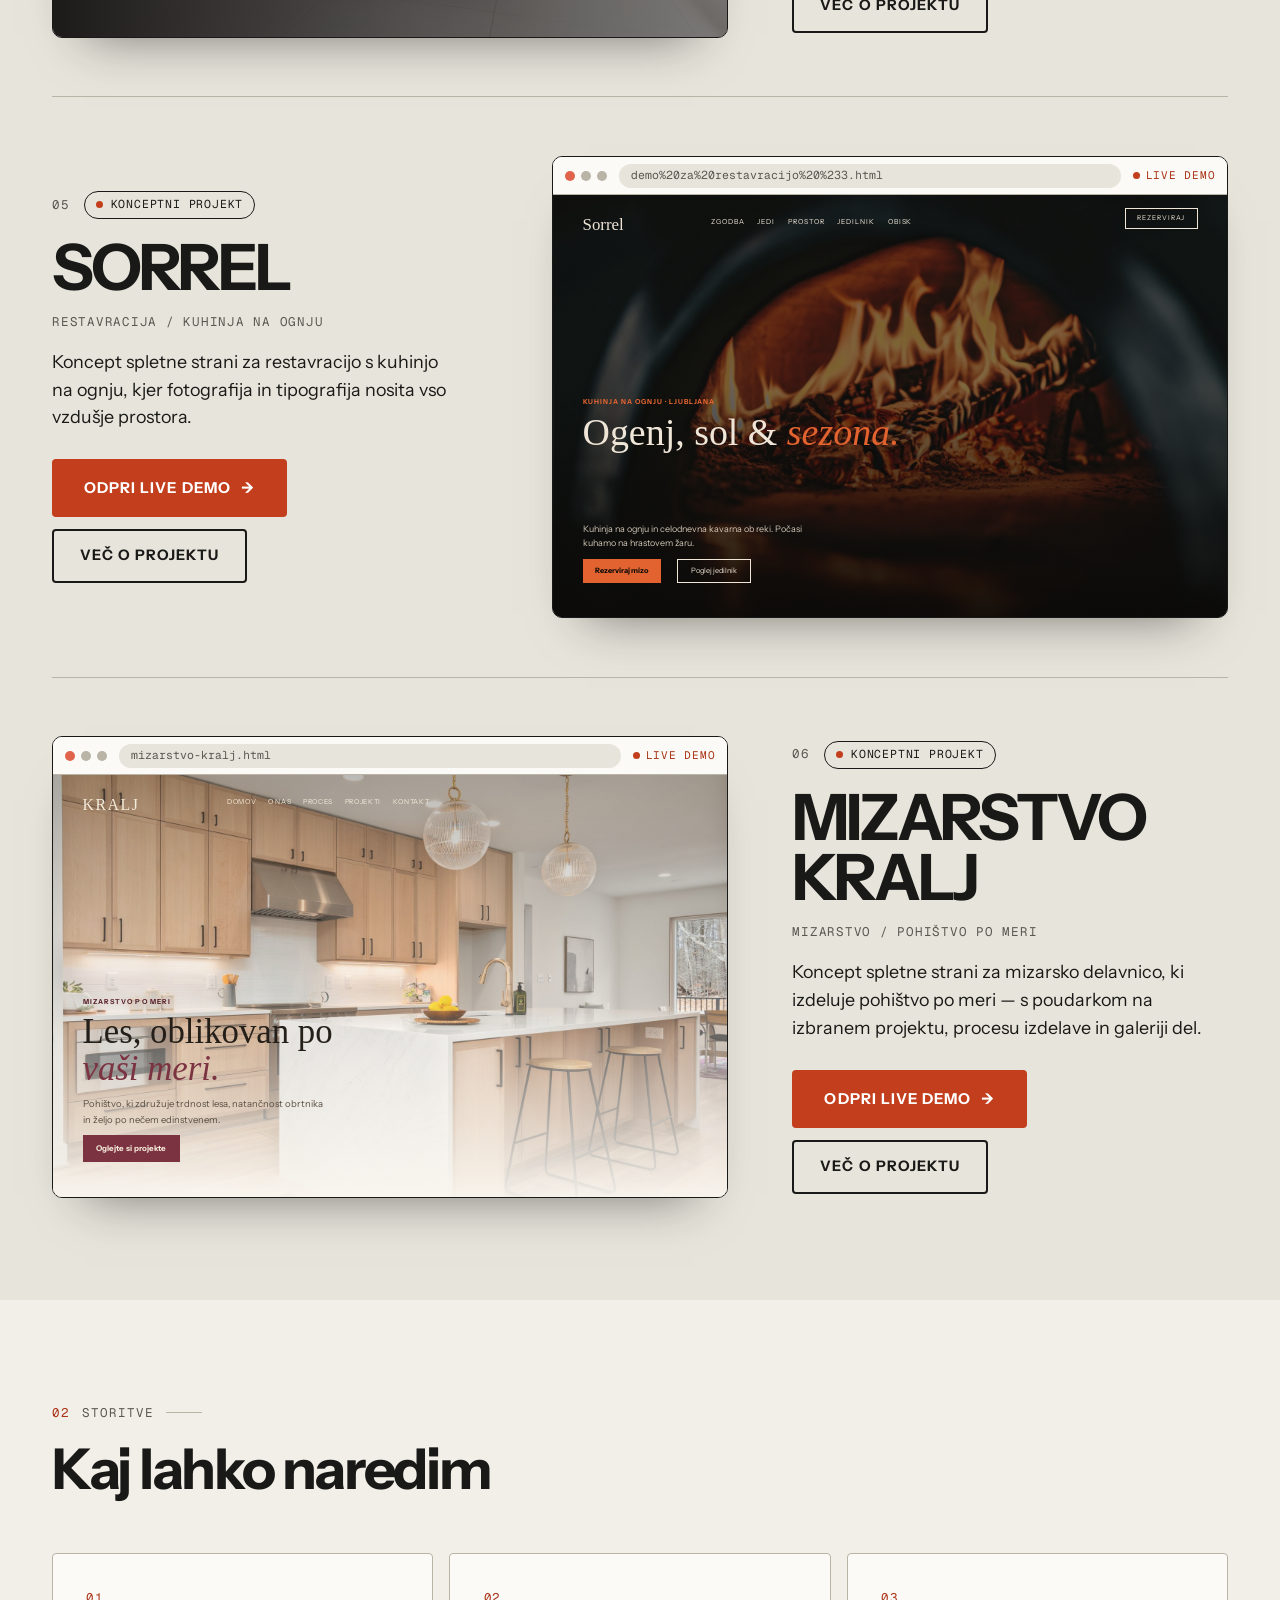
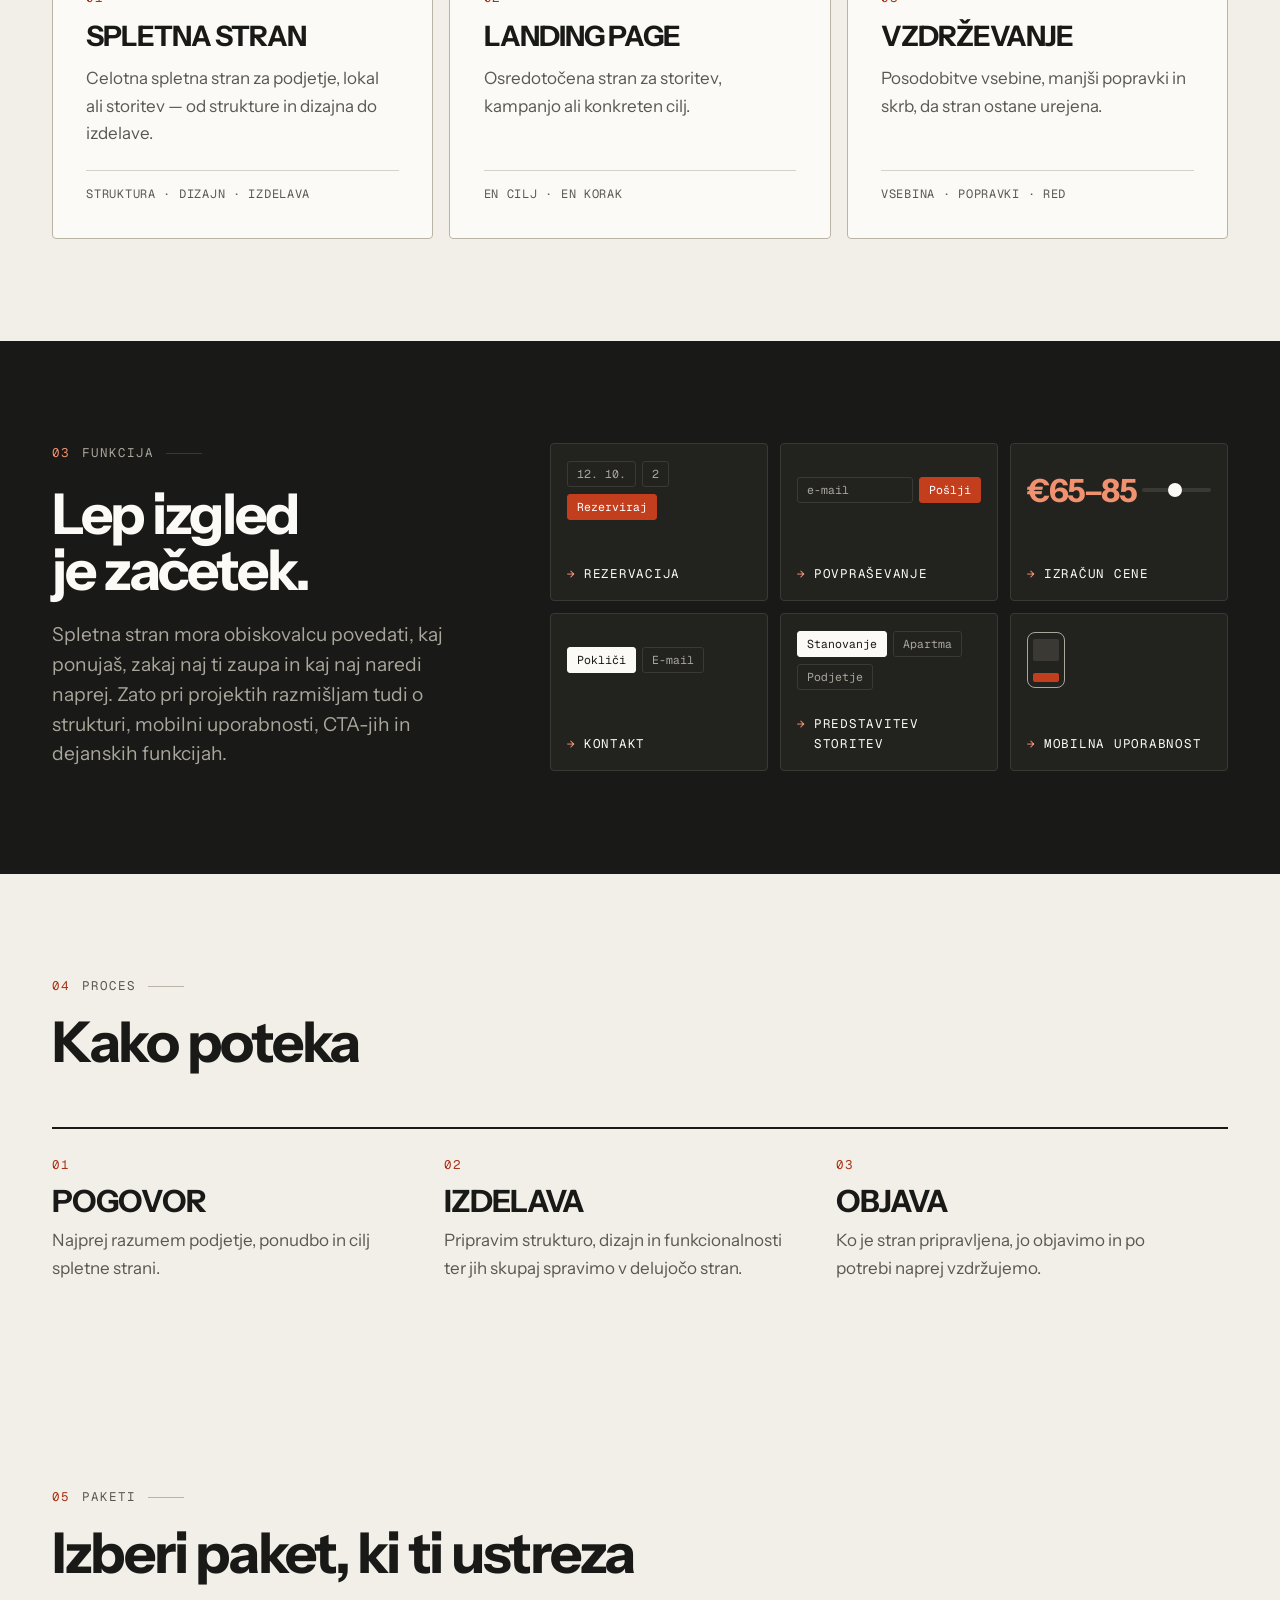
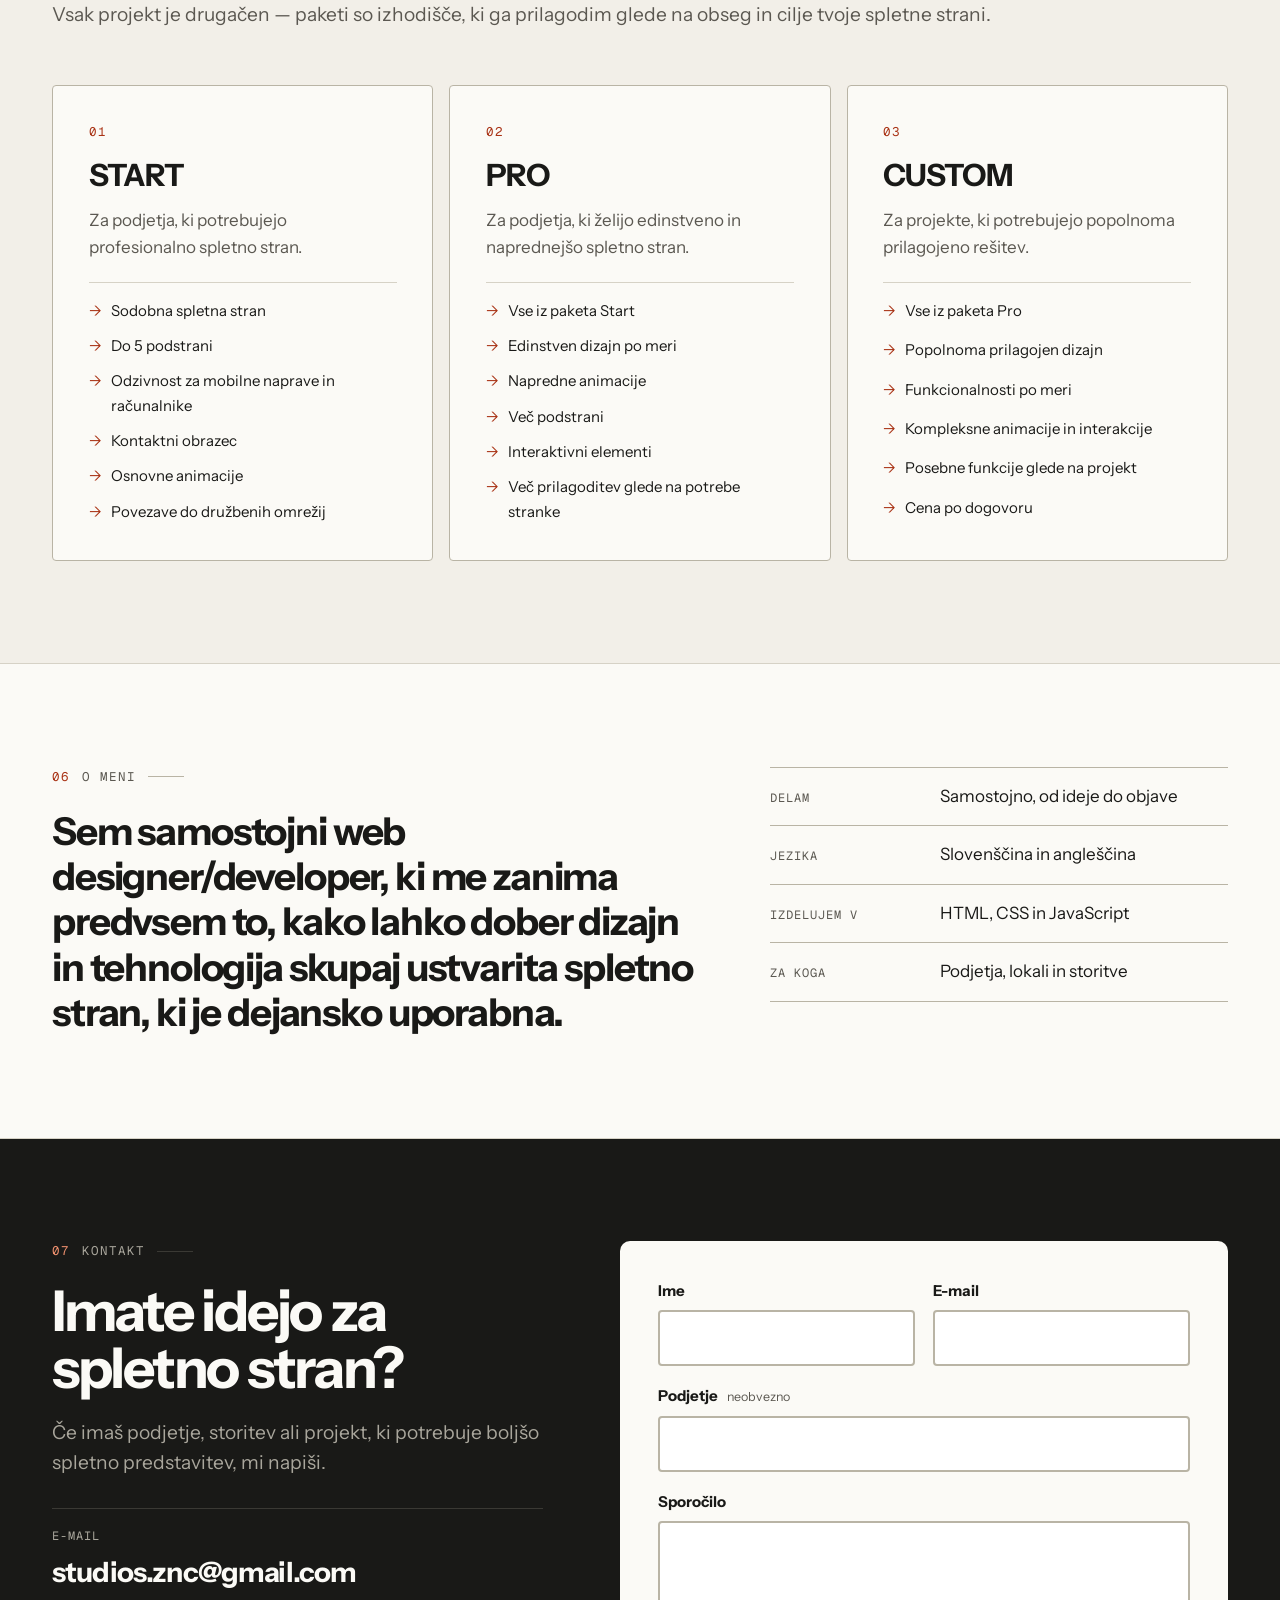
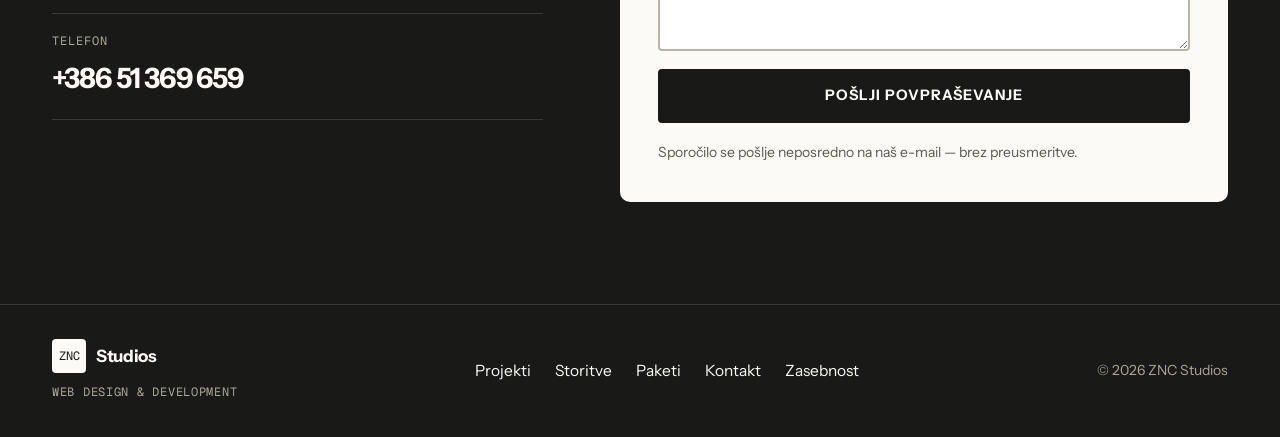
==== commit 253ebe9b: "Add files via upload" ====
--- a/index.html
+++ b/index.html
@@ -991,7 +991,7 @@
   ognjenaLipa: { url: "demo%20%235.html" },
   vilina:      { url: "vilina-hotel_1.html" },
   cisto:       { url:"cisto.html"  },
-  mizarstvo:   { url: "%231%20demo%20mizarstvo.html" },
+  mizarstvo:   { url: "lep-mizarstvo.html" },
   sorrel:      { url: "demo%20za%20restavracijo%20%233.html" },
   kralj:       { url: "mizarstvo-kralj.html" }
 };
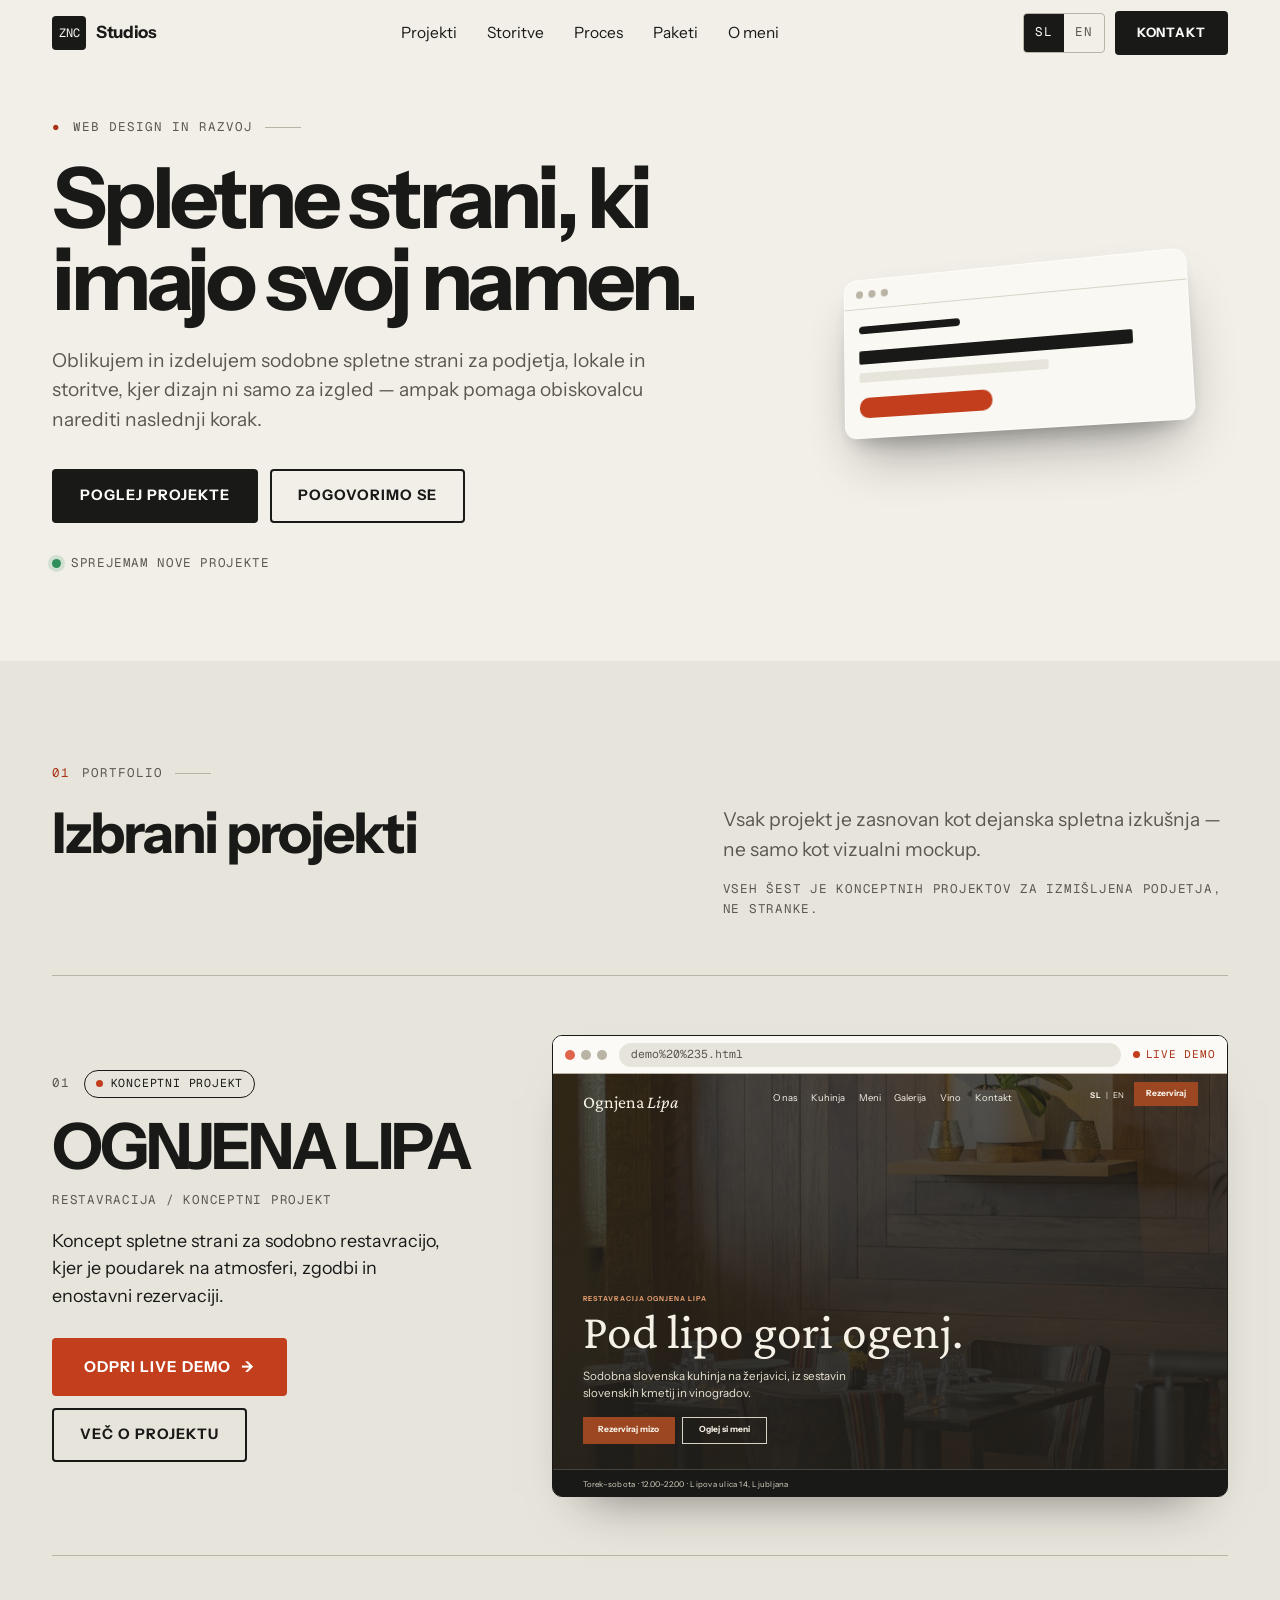
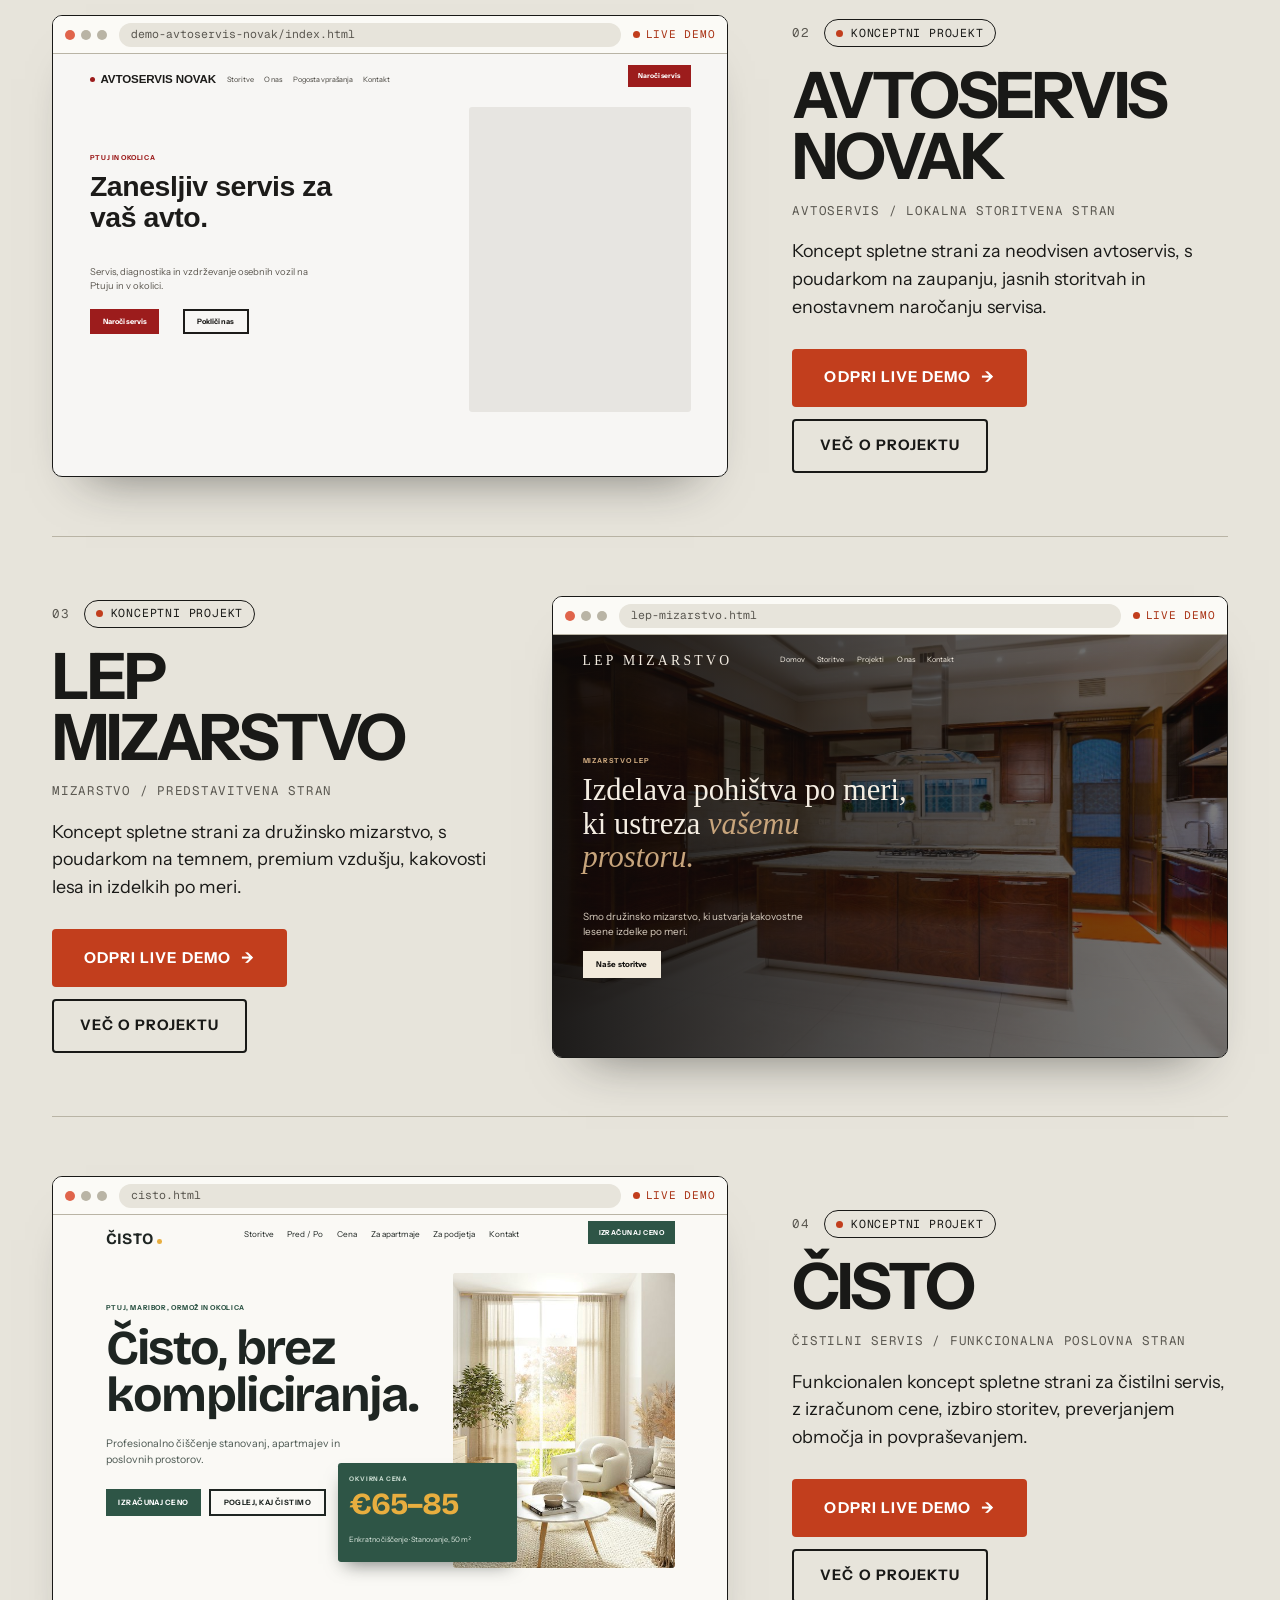
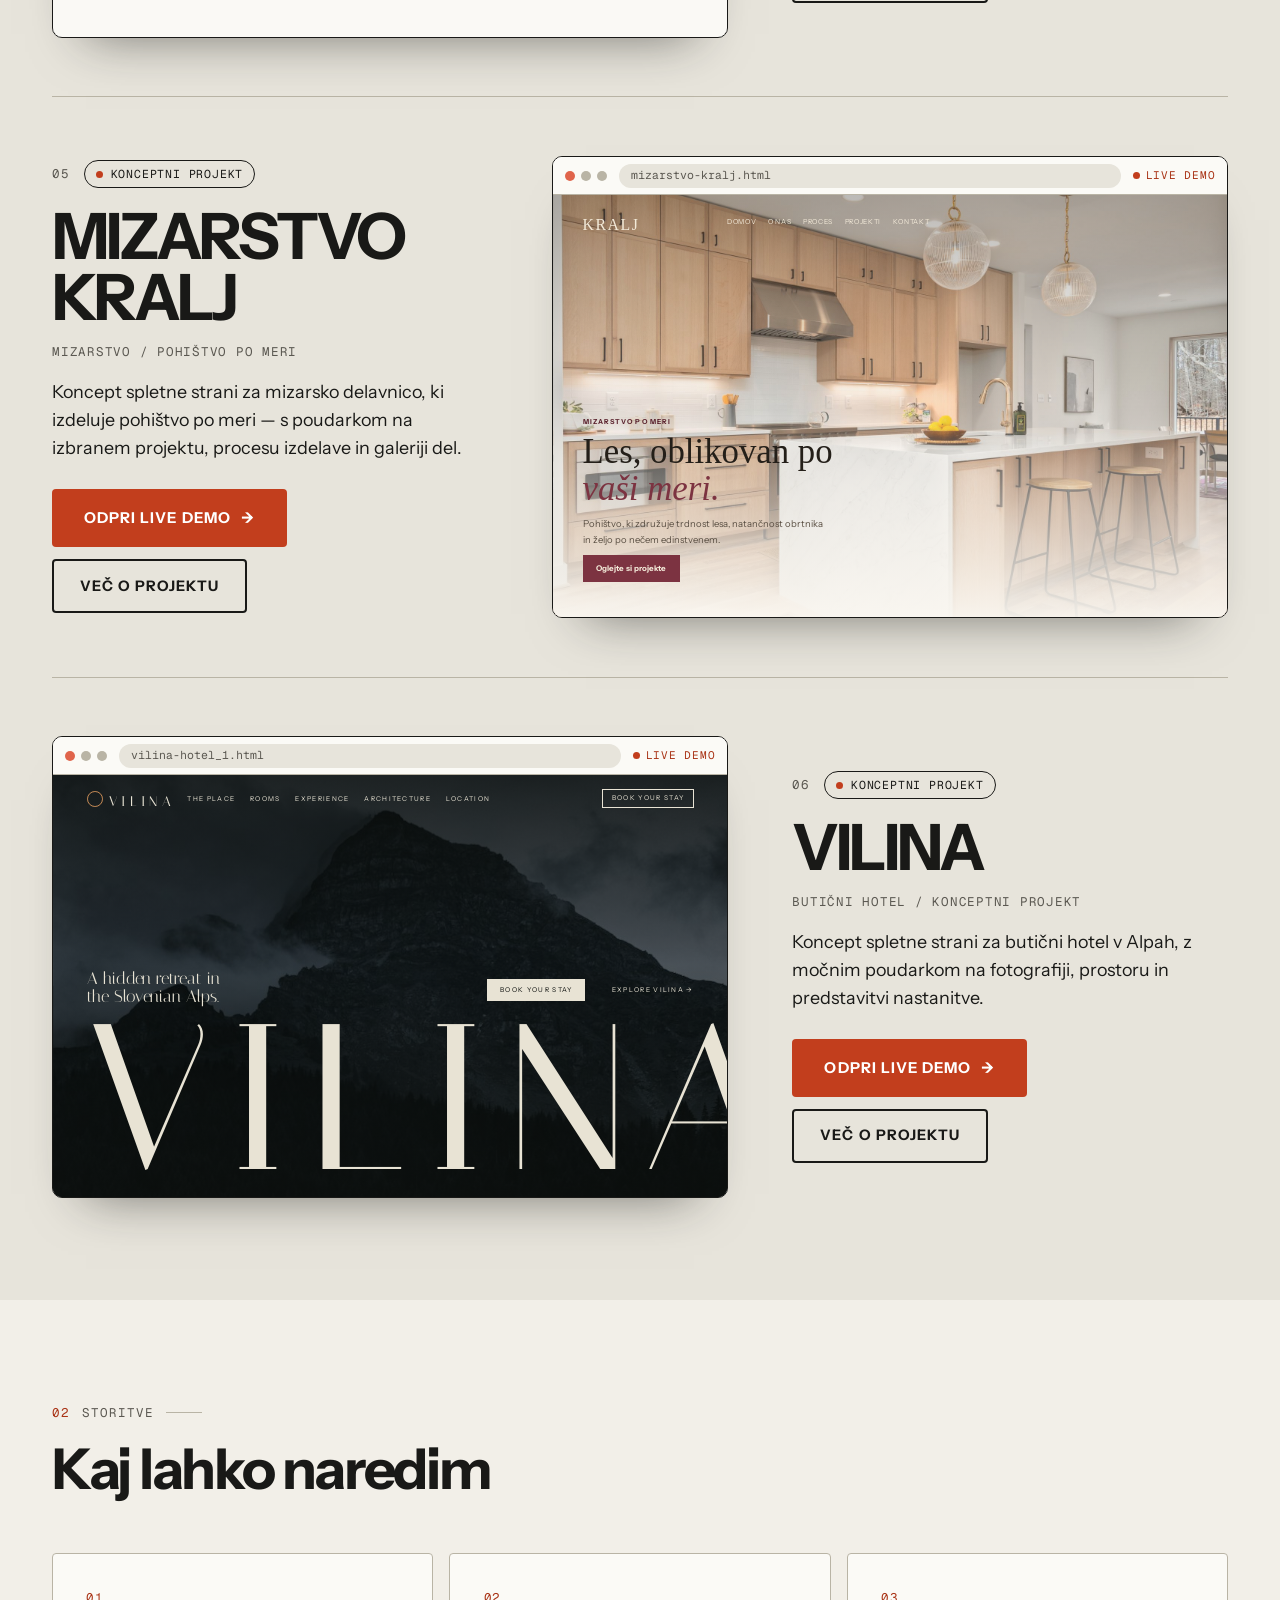
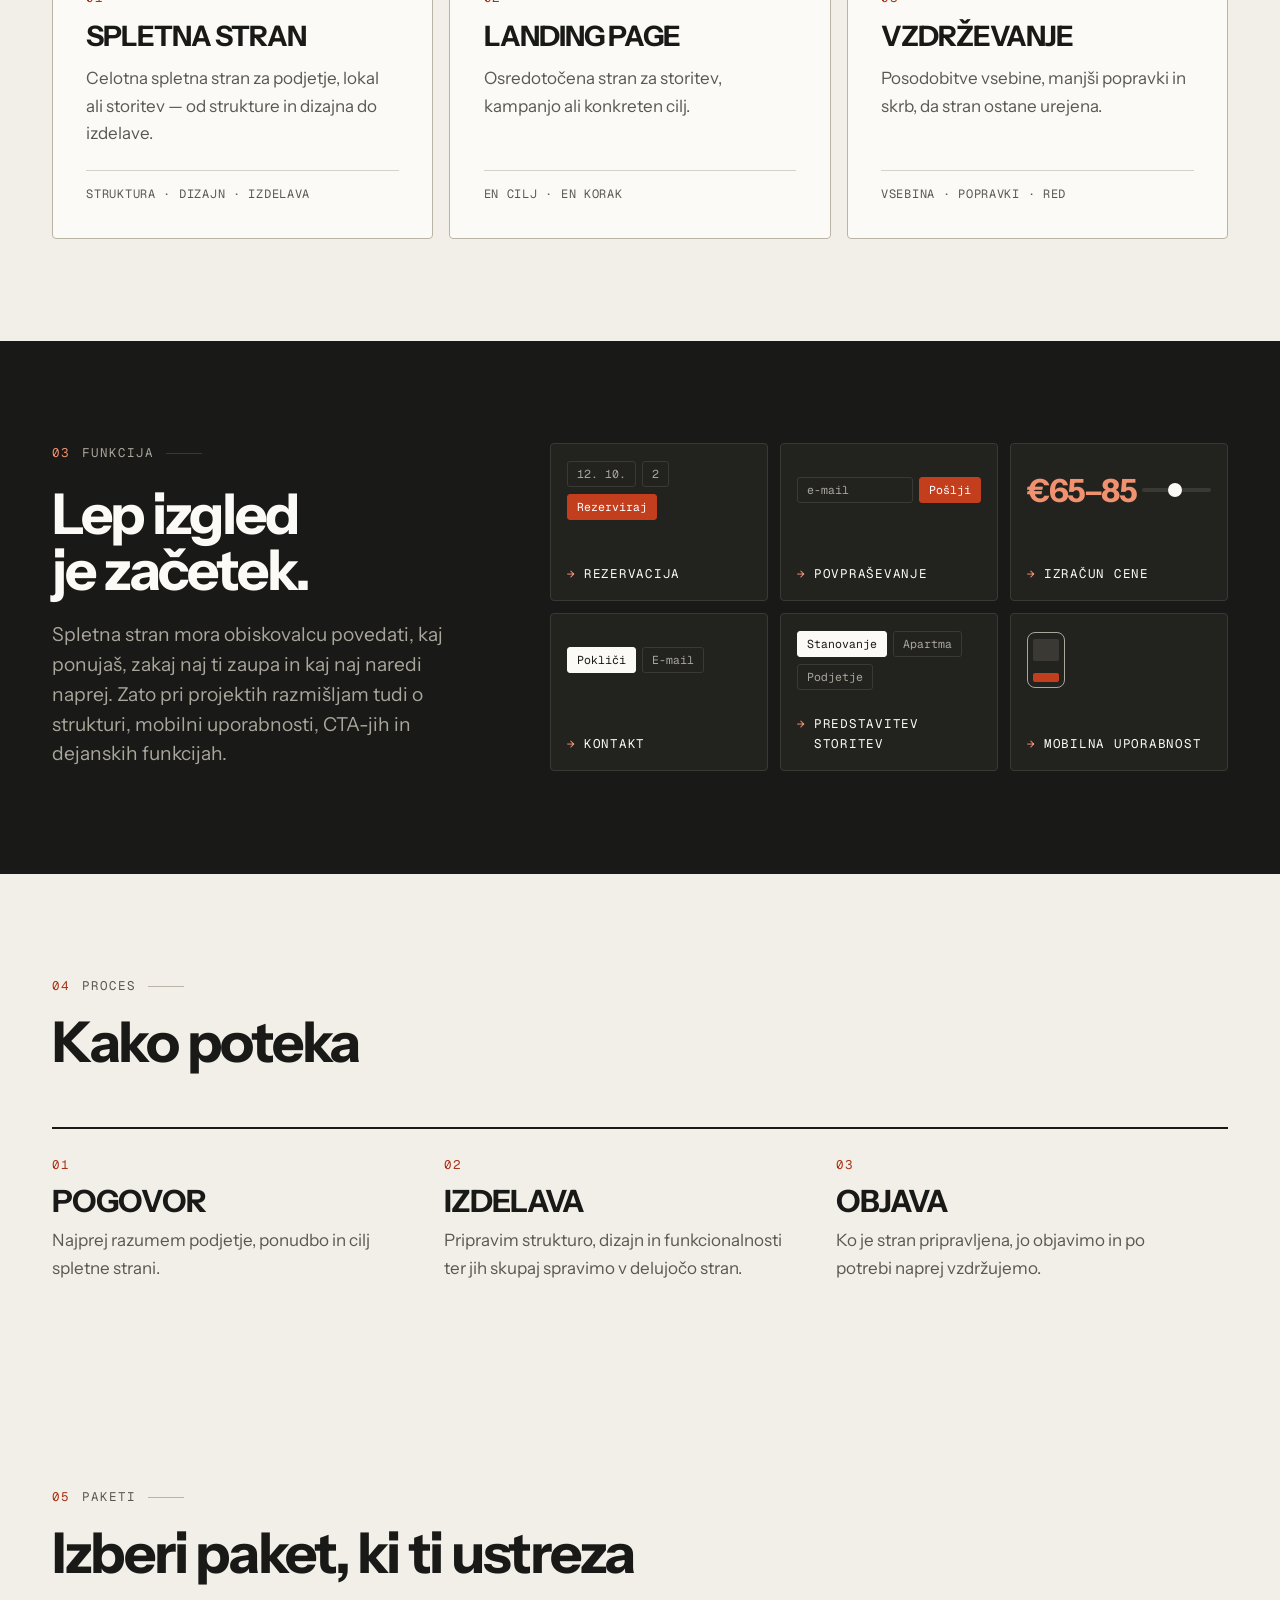
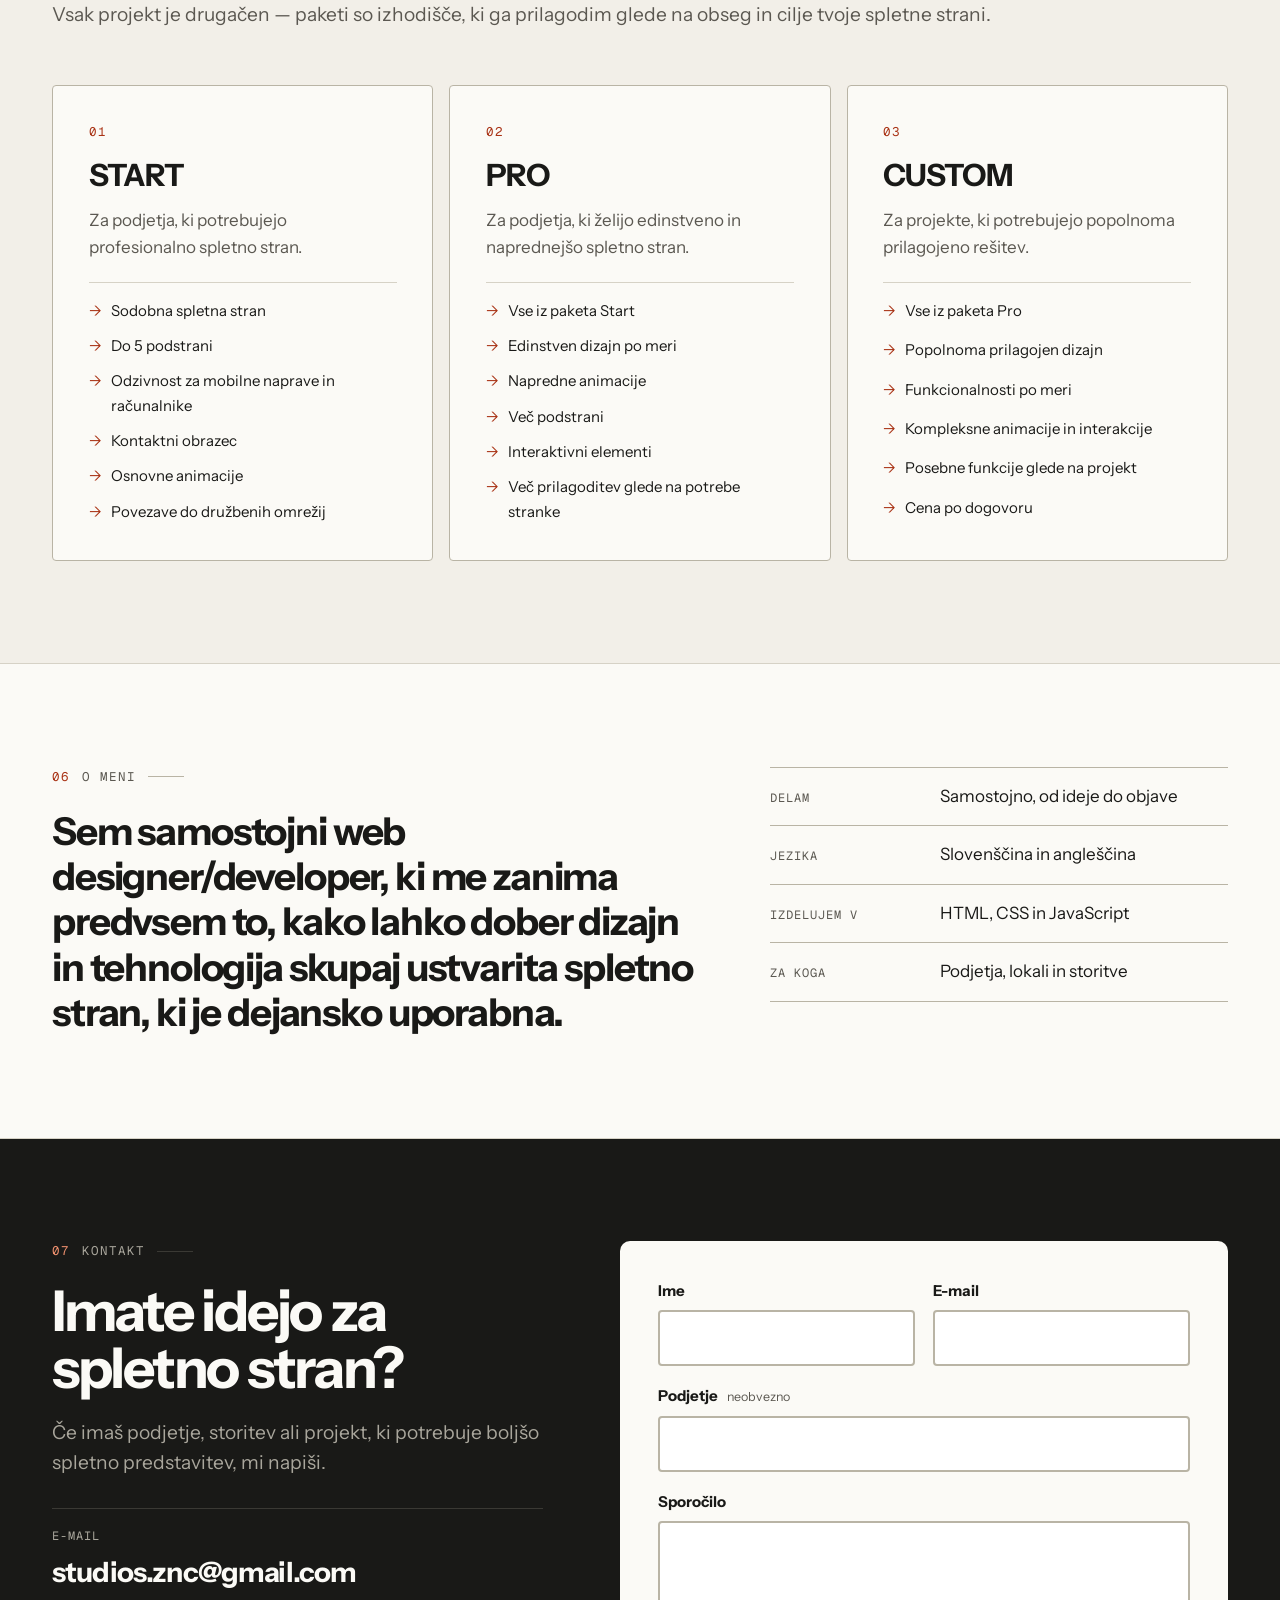
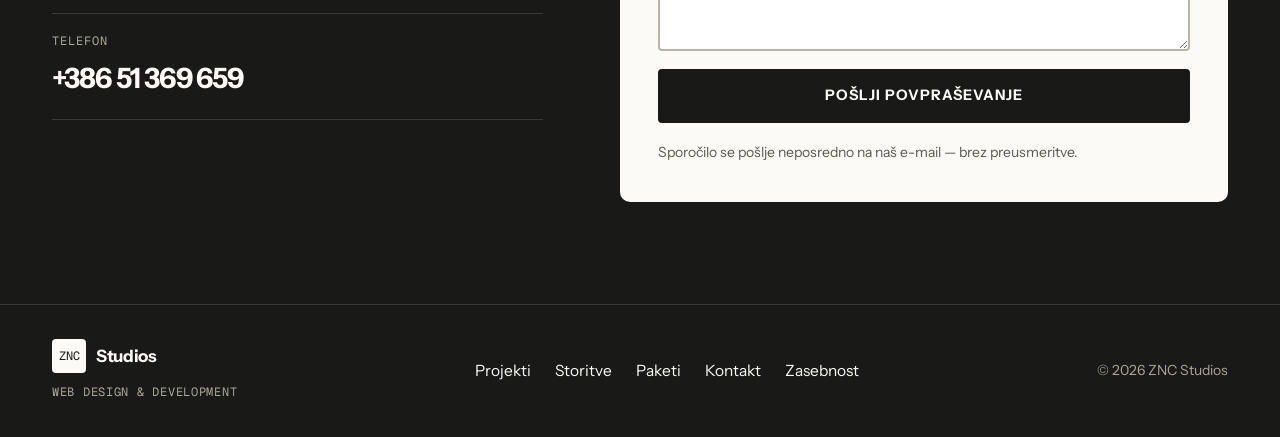
==== commit 02920275: "Add files via upload" ====
--- a/index.html
+++ b/index.html
@@ -270,20 +270,20 @@
 .mz .h em{font-style:italic;color:#c8a57c}
 .mz .p{left:calc(var(--u)*56);top:calc(var(--u)*520);font-size:calc(var(--u)*19);line-height:1.5;width:calc(var(--u)*460);color:#d8cdbf}
 .mz .b1{left:calc(var(--u)*56);top:calc(var(--u)*600);height:calc(var(--u)*50);padding:0 calc(var(--u)*26);background:#f2eadc;color:#12100e;font-weight:600;font-size:calc(var(--u)*15);display:flex;align-items:center;white-space:nowrap}
-/* Sorrel */
-.srl{background:#0b0a08;color:#efe6d8}
-.srl .bg{opacity:.6}
-.srl .shade{position:absolute;inset:0;background:linear-gradient(0deg,rgba(11,10,8,.92),rgba(11,10,8,.2) 55%)}
-.srl .logo2{left:calc(var(--u)*56);top:calc(var(--u)*30);font-family:'Instrument Serif',Georgia,serif;font-size:calc(var(--u)*32);white-space:nowrap}
-.srl .lnk{left:calc(var(--u)*300);top:calc(var(--u)*40);font-size:calc(var(--u)*13);letter-spacing:.14em;text-transform:uppercase;display:flex;gap:calc(var(--u)*24);white-space:nowrap}
-.srl .bk{right:calc(var(--u)*56);top:calc(var(--u)*24);height:calc(var(--u)*40);padding:0 calc(var(--u)*22);border:1px solid #efe6d8;font-size:calc(var(--u)*12.5);letter-spacing:.14em;text-transform:uppercase;display:flex;align-items:center;white-space:nowrap}
-.srl .eb{left:calc(var(--u)*56);top:calc(var(--u)*382);font-size:calc(var(--u)*13);letter-spacing:.14em;text-transform:uppercase;color:#e2632f;font-weight:700;white-space:nowrap}
-.srl .h{left:calc(var(--u)*56);top:calc(var(--u)*416);font-family:'Instrument Serif',Georgia,serif;font-size:calc(var(--u)*72);line-height:.98;width:calc(var(--u)*620)}
-.srl .h em{font-style:italic;color:#e2632f}
-.srl .p{left:calc(var(--u)*56);top:calc(var(--u)*620);font-size:calc(var(--u)*17);width:calc(var(--u)*420);color:#cfc4b3}
-.srl .b1,.srl .b2{top:calc(var(--u)*690);height:calc(var(--u)*46);display:flex;align-items:center;padding:0 calc(var(--u)*24);font-size:calc(var(--u)*14);white-space:nowrap}
-.srl .b1{left:calc(var(--u)*56);background:#e2632f;color:#0b0a08;font-weight:700}
-.srl .b2{left:calc(var(--u)*236);border:1px solid #efe6d8}
+/* Avtoservis Novak */
+.avn{background:#f7f6f4;color:#1c1b19}
+.avn .logo3{left:calc(var(--u)*70);top:calc(var(--u)*30);font-family:Arial,Helvetica,sans-serif;font-weight:800;font-size:calc(var(--u)*22);letter-spacing:-.01em;white-space:nowrap;display:flex;align-items:center;gap:calc(var(--u)*10)}
+.avn .logo3::before{content:"";width:calc(var(--u)*10);height:calc(var(--u)*10);border-radius:50%;background:#9c1c1c;flex-shrink:0}
+.avn .lnk{left:calc(var(--u)*330);top:calc(var(--u)*38);font-size:calc(var(--u)*14);display:flex;gap:calc(var(--u)*20);white-space:nowrap;color:#47443e}
+.avn .bk{right:calc(var(--u)*70);top:calc(var(--u)*20);height:calc(var(--u)*42);padding:0 calc(var(--u)*20);background:#9c1c1c;color:#fff;font-weight:700;font-size:calc(var(--u)*13);display:flex;align-items:center;white-space:nowrap}
+.avn .eb{left:calc(var(--u)*70);top:calc(var(--u)*186);font-size:calc(var(--u)*13);letter-spacing:.08em;text-transform:uppercase;font-weight:700;color:#9c1c1c;white-space:nowrap}
+.avn .h{left:calc(var(--u)*70);top:calc(var(--u)*222);font-family:Arial,Helvetica,sans-serif;font-weight:800;font-size:calc(var(--u)*54);line-height:1.1;letter-spacing:-.015em;width:calc(var(--u)*560)}
+.avn .p{left:calc(var(--u)*70);top:calc(var(--u)*400);font-size:calc(var(--u)*18);line-height:1.5;color:#5c5850;width:calc(var(--u)*460)}
+.avn .b1,.avn .b2{top:calc(var(--u)*484);height:calc(var(--u)*48);display:flex;align-items:center;padding:0 calc(var(--u)*24);font-weight:700;font-size:calc(var(--u)*14);white-space:nowrap}
+.avn .b1{left:calc(var(--u)*70);background:#9c1c1c;color:#fff}
+.avn .b2{left:calc(var(--u)*246);border:2px solid #1c1b19}
+.avn .ph{right:calc(var(--u)*70);top:calc(var(--u)*100);width:calc(var(--u)*420);height:calc(var(--u)*580);border-radius:calc(var(--u)*6);overflow:hidden;background:#e7e5e1}
+.avn .ph .bg{position:absolute;inset:0}
 /* Mizarstvo Kralj */
 .krl{background:#f1ebe0;color:#241f19}
 .krl .bg{opacity:.85}
@@ -560,53 +560,97 @@
       </div></div>
     </article>
 
-    <!-- 2 VILINA -->
-    <article class="proj" data-project="vilina" id="proj-vilina">
+    <!-- 2 AVTOSERVIS NOVAK -->
+    <article class="proj" data-project="avtoservis" id="proj-avtoservis">
       <div class="proj__info">
         <p class="proj__meta"><span class="mono proj__n">02</span><span class="tagc" data-i18n="tag.concept">Konceptni projekt</span></p>
-        <h3 class="proj__name">VILINA</h3>
-        <p class="mono proj__cat" data-i18n="p2.cat">Butični hotel / konceptni projekt</p>
-        <p class="proj__desc" data-i18n="p2.desc">Koncept spletne strani za butični hotel v Alpah, z močnim poudarkom na fotografiji, prostoru in predstavitvi nastanitve.</p>
+        <h3 class="proj__name">AVTOSERVIS NOVAK</h3>
+        <p class="mono proj__cat">Avtoservis / lokalna storitvena stran</p>
+        <p class="proj__desc">Koncept spletne strani za neodvisen avtoservis, s poudarkom na zaupanju, jasnih storitvah in enostavnem naročanju servisa.</p>
         <div class="proj__cta">
           <a class="btn btn--demo" data-demo href="#" target="_blank" rel="noopener noreferrer"><span data-i18n="cta.demo">Odpri live demo</span> <span class="ar" aria-hidden="true">→</span></a>
-          <button class="btn btn--line" type="button" data-more aria-expanded="false" aria-controls="pd-vilina" data-i18n="cta.more">Več o projektu</button>
+          <button class="btn btn--line" type="button" data-more aria-expanded="false" aria-controls="pd-avtoservis" data-i18n="cta.more">Več o projektu</button>
         </div>
       </div>
       <div class="proj__view">
         <a class="frame" data-demo href="#" target="_blank" rel="noopener noreferrer" tabindex="-1" aria-hidden="true">
-          <div class="frame__bar"><span class="dots"><i></i><i></i><i></i></span><span class="frame__url"><span data-frame-url>demo · vilina</span></span><span class="frame__live" data-i18n="frame.live">Live demo</span></div>
-          <div class="screen" data-screen="vilina">
-            <div class="scr vl">
-              <div class="bg" data-bg="vilina"></div><div class="shade"></div>
-              <span class="u mk"></span><span class="u lg">VILINA</span>
-              <span class="u lnk"><span>THE PLACE</span><span>ROOMS</span><span>EXPERIENCE</span><span>ARCHITECTURE</span><span>LOCATION</span></span>
-              <span class="u bk">BOOK YOUR STAY</span>
-              <span class="u tag">A hidden retreat in the Slovenian Alps.</span>
-              <span class="u cta">BOOK YOUR STAY</span><span class="u ex">EXPLORE VILINA →</span>
-              <span class="u wm">VILINA</span>
+          <div class="frame__bar"><span class="dots"><i></i><i></i><i></i></span><span class="frame__url"><span data-frame-url>demo · avtoservis-novak</span></span><span class="frame__live" data-i18n="frame.live">Live demo</span></div>
+          <div class="screen" data-screen="avtoservis">
+            <div class="scr avn">
+              <span class="u logo3">AVTOSERVIS NOVAK</span>
+              <span class="u lnk"><span>Storitve</span><span>O nas</span><span>Pogosta vprašanja</span><span>Kontakt</span></span>
+              <span class="u bk">Naroči servis</span>
+              <span class="u eb">PTUJ IN OKOLICA</span>
+              <span class="u h">Zanesljiv servis za vaš avto.</span>
+              <span class="u p">Servis, diagnostika in vzdrževanje osebnih vozil na Ptuju in v okolici.</span>
+              <span class="u b1">Naroči servis</span><span class="u b2">Pokliči nas</span>
+              <span class="u ph"><span class="bg" data-bg="avtoservis"></span></span>
             </div>
           </div>
           <span class="frame__cta" aria-hidden="true"><span data-i18n="cta.demo">Odpri live demo</span> →</span>
         </a>
       </div>
-      <div class="proj__more" id="pd-vilina" role="region" aria-label="Vilina"><div>
+      <div class="proj__more" id="pd-avtoservis" role="region" aria-label="Avtoservis Novak"><div>
         <dl class="pd">
-          <div class="pd__r"><dt data-i18n="pd.name">Projekt</dt><dd><h4>VILINA</h4></dd></div>
-          <div class="pd__r"><dt data-i18n="pd.type">Tip</dt><dd data-i18n="p2.type">Butični hotel, konceptni projekt</dd></div>
-          <div class="pd__r"><dt data-i18n="pd.focus">Fokus</dt><dd data-i18n="p2.focus">Umetniška smer, fotografija, tipografija, ritem strani in poizvedba za bivanje.</dd></div>
+          <div class="pd__r"><dt data-i18n="pd.name">Projekt</dt><dd><h4>AVTOSERVIS NOVAK</h4></dd></div>
+          <div class="pd__r"><dt data-i18n="pd.type">Tip</dt><dd>Avtoservis, lokalna storitvena stran (konceptni projekt)</dd></div>
+          <div class="pd__r"><dt data-i18n="pd.focus">Fokus</dt><dd>Zaupanje in praktičnost: jasne storitve, hitro naročanje servisa in enostavna navigacija.</dd></div>
           <div class="pd__r"><dt data-i18n="pd.feat">Izpostavljeno</dt><dd><ul>
-            <li data-i18n="p2.f1">Velika fotografija in izrazita tipografija</li><li data-i18n="p2.f2">Predstavitev sob</li><li data-i18n="p2.f3">Doživetja in arhitektura</li>
-            <li data-i18n="p2.f4">Obrazec za poizvedbo o bivanju</li><li data-i18n="p2.f5">Preklop jezika EN / SL</li><li data-i18n="p2.f6">Mobilni meni in premišljene animacije</li></ul></dd></div>
+            <li>Harmonika s podrobnostmi vsake storitve</li><li>Drsnik "Pred in po" (deluje z miško in na dotik)</li><li>Obrazec za okvirno povpraševanje</li>
+            <li>Obrazec za naročilo servisa z validacijo</li><li>Pogosta vprašanja (harmonika)</li><li>Odziven dizajn za mobilne naprave</li></ul></dd></div>
           <div class="pd__r"><dt data-i18n="pd.tech">Tehnologija</dt><dd data-i18n="pd.techv">HTML, CSS in JavaScript. Ena datoteka, brez ogrodij.</dd></div>
           <div class="pd__r"><dt data-i18n="pd.status">Status</dt><dd data-i18n="pd.statusv">Konceptni projekt (izmišljeno podjetje)</dd></div>
         </dl>
       </div></div>
     </article>
 
-    <!-- 3 ČISTO -->
+    <!-- 3 LEP MIZARSTVO -->
+    <article class="proj" data-project="mizarstvo" id="proj-mizarstvo">
+      <div class="proj__info">
+        <p class="proj__meta"><span class="mono proj__n">03</span><span class="tagc" data-i18n="tag.concept">Konceptni projekt</span></p>
+        <h3 class="proj__name">LEP MIZARSTVO</h3>
+        <p class="mono proj__cat">Mizarstvo / predstavitvena stran</p>
+        <p class="proj__desc">Koncept spletne strani za družinsko mizarstvo, s poudarkom na temnem, premium vzdušju, kakovosti lesa in izdelkih po meri.</p>
+        <div class="proj__cta">
+          <a class="btn btn--demo" data-demo href="#" target="_blank" rel="noopener noreferrer"><span data-i18n="cta.demo">Odpri live demo</span> <span class="ar" aria-hidden="true">→</span></a>
+          <button class="btn btn--line" type="button" data-more aria-expanded="false" aria-controls="pd-mizarstvo" data-i18n="cta.more">Več o projektu</button>
+        </div>
+      </div>
+      <div class="proj__view">
+        <a class="frame" data-demo href="#" target="_blank" rel="noopener noreferrer" tabindex="-1" aria-hidden="true">
+          <div class="frame__bar"><span class="dots"><i></i><i></i><i></i></span><span class="frame__url"><span data-frame-url>demo · cep-mizarstvo</span></span><span class="frame__live" data-i18n="frame.live">Live demo</span></div>
+          <div class="screen" data-screen="mizarstvo">
+            <div class="scr mz">
+              <div class="bg" data-bg="mizarstvo"></div><div class="shade"></div>
+              <span class="u logo2">LEP MIZARSTVO</span>
+              <span class="u lnk"><span>Domov</span><span>Storitve</span><span>Projekti</span><span>O nas</span><span>Kontakt</span></span>
+              <span class="u eb">Mizarstvo LEP</span>
+              <span class="u h">Izdelava pohištva po meri, ki ustreza <em>vašemu prostoru.</em></span>
+              <span class="u p">Smo družinsko mizarstvo, ki ustvarja kakovostne lesene izdelke po meri.</span>
+              <span class="u b1">Naše storitve</span>
+            </div>
+          </div>
+          <span class="frame__cta" aria-hidden="true"><span data-i18n="cta.demo">Odpri live demo</span> →</span>
+        </a>
+      </div>
+      <div class="proj__more" id="pd-mizarstvo" role="region" aria-label="LEP Mizarstvo"><div>
+        <dl class="pd">
+          <div class="pd__r"><dt data-i18n="pd.name">Projekt</dt><dd><h4>LEP MIZARSTVO</h4></dd></div>
+          <div class="pd__r"><dt data-i18n="pd.type">Tip</dt><dd>Mizarstvo, predstavitvena stran (konceptni projekt)</dd></div>
+          <div class="pd__r"><dt data-i18n="pd.focus">Fokus</dt><dd>Temna, premium estetika, drsna predstavitev projektov, zaupanje v ročno izdelavo po meri.</dd></div>
+          <div class="pd__r"><dt data-i18n="pd.feat">Izpostavljeno</dt><dd><ul>
+            <li>Celozaslonska drsna predstavitev (slideshow)</li><li>Predstavitev storitev in izbranih projektov</li><li>Sekcija o mizarstvu in procesu izdelave</li>
+            <li>Kontaktni obrazec</li><li>Odziven dizajn za mobilne naprave</li><li>Animacije ob scrollanju</li></ul></dd></div>
+          <div class="pd__r"><dt data-i18n="pd.tech">Tehnologija</dt><dd data-i18n="pd.techv">HTML, CSS in JavaScript. Ena datoteka, brez ogrodij.</dd></div>
+          <div class="pd__r"><dt data-i18n="pd.status">Status</dt><dd data-i18n="pd.statusv">Konceptni projekt (izmišljeno podjetje)</dd></div>
+        </dl>
+      </div></div>
+    </article>
+
+    <!-- 4 ČISTO -->
     <article class="proj" data-project="cisto" id="proj-cisto">
       <div class="proj__info">
-        <p class="proj__meta"><span class="mono proj__n">03</span><span class="tagc" data-i18n="tag.concept">Konceptni projekt</span></p>
+        <p class="proj__meta"><span class="mono proj__n">04</span><span class="tagc" data-i18n="tag.concept">Konceptni projekt</span></p>
         <h3 class="proj__name">ČISTO</h3>
         <p class="mono proj__cat" data-i18n="p3.cat">Čistilni servis / funkcionalna poslovna stran</p>
         <p class="proj__desc" data-i18n="p3.desc">Funkcionalen koncept spletne strani za čistilni servis, z izračunom cene, izbiro storitev, preverjanjem območja in povpraševanjem.</p>
@@ -648,97 +692,10 @@
       </div></div>
     </article>
 
-    <!-- 4 LEP MIZARSTVO -->
-    <article class="proj" data-project="mizarstvo" id="proj-mizarstvo">
-      <div class="proj__info">
-        <p class="proj__meta"><span class="mono proj__n">04</span><span class="tagc" data-i18n="tag.concept">Konceptni projekt</span></p>
-        <h3 class="proj__name">LEP MIZARSTVO</h3>
-        <p class="mono proj__cat">Mizarstvo / predstavitvena stran</p>
-        <p class="proj__desc">Koncept spletne strani za družinsko mizarstvo, s poudarkom na temnem, premium vzdušju, kakovosti lesa in izdelkih po meri.</p>
-        <div class="proj__cta">
-          <a class="btn btn--demo" data-demo href="#" target="_blank" rel="noopener noreferrer"><span data-i18n="cta.demo">Odpri live demo</span> <span class="ar" aria-hidden="true">→</span></a>
-          <button class="btn btn--line" type="button" data-more aria-expanded="false" aria-controls="pd-mizarstvo" data-i18n="cta.more">Več o projektu</button>
-        </div>
-      </div>
-      <div class="proj__view">
-        <a class="frame" data-demo href="#" target="_blank" rel="noopener noreferrer" tabindex="-1" aria-hidden="true">
-          <div class="frame__bar"><span class="dots"><i></i><i></i><i></i></span><span class="frame__url"><span data-frame-url>demo · cep-mizarstvo</span></span><span class="frame__live" data-i18n="frame.live">Live demo</span></div>
-          <div class="screen" data-screen="mizarstvo">
-            <div class="scr mz">
-              <div class="bg" data-bg="mizarstvo"></div><div class="shade"></div>
-              <span class="u logo2">LEP MIZARSTVO</span>
-              <span class="u lnk"><span>Domov</span><span>Storitve</span><span>Projekti</span><span>O nas</span><span>Kontakt</span></span>
-              <span class="u eb">Mizarstvo LEP</span>
-              <span class="u h">Izdelava pohištva po meri, ki ustreza <em>vašemu prostoru.</em></span>
-              <span class="u p">Smo družinsko mizarstvo, ki ustvarja kakovostne lesene izdelke po meri.</span>
-              <span class="u b1">Naše storitve</span>
-            </div>
-          </div>
-          <span class="frame__cta" aria-hidden="true"><span data-i18n="cta.demo">Odpri live demo</span> →</span>
-        </a>
-      </div>
-      <div class="proj__more" id="pd-mizarstvo" role="region" aria-label="LEP Mizarstvo"><div>
-        <dl class="pd">
-          <div class="pd__r"><dt data-i18n="pd.name">Projekt</dt><dd><h4>LEP MIZARSTVO</h4></dd></div>
-          <div class="pd__r"><dt data-i18n="pd.type">Tip</dt><dd>Mizarstvo, predstavitvena stran (konceptni projekt)</dd></div>
-          <div class="pd__r"><dt data-i18n="pd.focus">Fokus</dt><dd>Temna, premium estetika, drsna predstavitev projektov, zaupanje v ročno izdelavo po meri.</dd></div>
-          <div class="pd__r"><dt data-i18n="pd.feat">Izpostavljeno</dt><dd><ul>
-            <li>Celozaslonska drsna predstavitev (slideshow)</li><li>Predstavitev storitev in izbranih projektov</li><li>Sekcija o mizarstvu in procesu izdelave</li>
-            <li>Kontaktni obrazec</li><li>Odziven dizajn za mobilne naprave</li><li>Animacije ob scrollanju</li></ul></dd></div>
-          <div class="pd__r"><dt data-i18n="pd.tech">Tehnologija</dt><dd data-i18n="pd.techv">HTML, CSS in JavaScript. Ena datoteka, brez ogrodij.</dd></div>
-          <div class="pd__r"><dt data-i18n="pd.status">Status</dt><dd data-i18n="pd.statusv">Konceptni projekt (izmišljeno podjetje)</dd></div>
-        </dl>
-      </div></div>
-    </article>
-
-    <!-- 5 SORREL -->
-    <article class="proj" data-project="sorrel" id="proj-sorrel">
+    <!-- 5 MIZARSTVO KRALJ -->
+    <article class="proj" data-project="kralj" id="proj-kralj">
       <div class="proj__info">
         <p class="proj__meta"><span class="mono proj__n">05</span><span class="tagc" data-i18n="tag.concept">Konceptni projekt</span></p>
-        <h3 class="proj__name">SORREL</h3>
-        <p class="mono proj__cat">Restavracija / kuhinja na ognju</p>
-        <p class="proj__desc">Koncept spletne strani za restavracijo s kuhinjo na ognju, kjer fotografija in tipografija nosita vso vzdušje prostora.</p>
-        <div class="proj__cta">
-          <a class="btn btn--demo" data-demo href="#" target="_blank" rel="noopener noreferrer"><span data-i18n="cta.demo">Odpri live demo</span> <span class="ar" aria-hidden="true">→</span></a>
-          <button class="btn btn--line" type="button" data-more aria-expanded="false" aria-controls="pd-sorrel" data-i18n="cta.more">Več o projektu</button>
-        </div>
-      </div>
-      <div class="proj__view">
-        <a class="frame" data-demo href="#" target="_blank" rel="noopener noreferrer" tabindex="-1" aria-hidden="true">
-          <div class="frame__bar"><span class="dots"><i></i><i></i><i></i></span><span class="frame__url"><span data-frame-url>demo · sorrel</span></span><span class="frame__live" data-i18n="frame.live">Live demo</span></div>
-          <div class="screen" data-screen="sorrel">
-            <div class="scr srl">
-              <div class="bg" data-bg="sorrel"></div><div class="shade"></div>
-              <span class="u logo2">Sorrel</span>
-              <span class="u lnk"><span>Zgodba</span><span>Jedi</span><span>Prostor</span><span>Jedilnik</span><span>Obisk</span></span>
-              <span class="u bk">Rezerviraj</span>
-              <span class="u eb">Kuhinja na ognju · Ljubljana</span>
-              <span class="u h">Ogenj, sol &amp; <em>sezona.</em></span>
-              <span class="u p">Kuhinja na ognju in celodnevna kavarna ob reki. Počasi kuhamo na hrastovem žaru.</span>
-              <span class="u b1">Rezerviraj mizo</span><span class="u b2">Poglej jedilnik</span>
-            </div>
-          </div>
-          <span class="frame__cta" aria-hidden="true"><span data-i18n="cta.demo">Odpri live demo</span> →</span>
-        </a>
-      </div>
-      <div class="proj__more" id="pd-sorrel" role="region" aria-label="Sorrel"><div>
-        <dl class="pd">
-          <div class="pd__r"><dt data-i18n="pd.name">Projekt</dt><dd><h4>SORREL</h4></dd></div>
-          <div class="pd__r"><dt data-i18n="pd.type">Tip</dt><dd>Restavracija, konceptni projekt</dd></div>
-          <div class="pd__r"><dt data-i18n="pd.focus">Fokus</dt><dd>Umetniška smer, velika fotografija, ritem strani in rezervacija mize.</dd></div>
-          <div class="pd__r"><dt data-i18n="pd.feat">Izpostavljeno</dt><dd><ul>
-            <li>Celozaslonski meni s prehodi</li><li>Predstavitev jedi in prostora</li><li>Obrazec za rezervacijo mize</li>
-            <li>Preklop jezika SL / EN</li><li>Mobilni meni z animacijami</li><li>Odziven dizajn</li></ul></dd></div>
-          <div class="pd__r"><dt data-i18n="pd.tech">Tehnologija</dt><dd data-i18n="pd.techv">HTML, CSS in JavaScript. Ena datoteka, brez ogrodij.</dd></div>
-          <div class="pd__r"><dt data-i18n="pd.status">Status</dt><dd data-i18n="pd.statusv">Konceptni projekt (izmišljeno podjetje)</dd></div>
-        </dl>
-      </div></div>
-    </article>
-
-    <!-- 6 MIZARSTVO KRALJ -->
-    <article class="proj" data-project="kralj" id="proj-kralj">
-      <div class="proj__info">
-        <p class="proj__meta"><span class="mono proj__n">06</span><span class="tagc" data-i18n="tag.concept">Konceptni projekt</span></p>
         <h3 class="proj__name">MIZARSTVO KRALJ</h3>
         <p class="mono proj__cat">Mizarstvo / pohištvo po meri</p>
         <p class="proj__desc">Koncept spletne strani za mizarsko delavnico, ki izdeluje pohištvo po meri — s poudarkom na izbranem projektu, procesu izdelave in galeriji del.</p>
@@ -772,6 +729,49 @@
           <div class="pd__r"><dt data-i18n="pd.feat">Izpostavljeno</dt><dd><ul>
             <li>Celozaslonska naslovnica s cinematičnim učinkom</li><li>Izpostavljen projekt s fotografijo in opisom</li><li>Petkorakov prikaz procesa izdelave</li>
             <li>Galerija izbranih del</li><li>Kontaktni obrazec z zaščito pred spamom</li><li>Odziven dizajn za mobilne naprave</li></ul></dd></div>
+          <div class="pd__r"><dt data-i18n="pd.tech">Tehnologija</dt><dd data-i18n="pd.techv">HTML, CSS in JavaScript. Ena datoteka, brez ogrodij.</dd></div>
+          <div class="pd__r"><dt data-i18n="pd.status">Status</dt><dd data-i18n="pd.statusv">Konceptni projekt (izmišljeno podjetje)</dd></div>
+        </dl>
+      </div></div>
+    </article>
+
+    <!-- 6 VILINA -->
+    <article class="proj" data-project="vilina" id="proj-vilina">
+      <div class="proj__info">
+        <p class="proj__meta"><span class="mono proj__n">06</span><span class="tagc" data-i18n="tag.concept">Konceptni projekt</span></p>
+        <h3 class="proj__name">VILINA</h3>
+        <p class="mono proj__cat" data-i18n="p2.cat">Butični hotel / konceptni projekt</p>
+        <p class="proj__desc" data-i18n="p2.desc">Koncept spletne strani za butični hotel v Alpah, z močnim poudarkom na fotografiji, prostoru in predstavitvi nastanitve.</p>
+        <div class="proj__cta">
+          <a class="btn btn--demo" data-demo href="#" target="_blank" rel="noopener noreferrer"><span data-i18n="cta.demo">Odpri live demo</span> <span class="ar" aria-hidden="true">→</span></a>
+          <button class="btn btn--line" type="button" data-more aria-expanded="false" aria-controls="pd-vilina" data-i18n="cta.more">Več o projektu</button>
+        </div>
+      </div>
+      <div class="proj__view">
+        <a class="frame" data-demo href="#" target="_blank" rel="noopener noreferrer" tabindex="-1" aria-hidden="true">
+          <div class="frame__bar"><span class="dots"><i></i><i></i><i></i></span><span class="frame__url"><span data-frame-url>demo · vilina</span></span><span class="frame__live" data-i18n="frame.live">Live demo</span></div>
+          <div class="screen" data-screen="vilina">
+            <div class="scr vl">
+              <div class="bg" data-bg="vilina"></div><div class="shade"></div>
+              <span class="u mk"></span><span class="u lg">VILINA</span>
+              <span class="u lnk"><span>THE PLACE</span><span>ROOMS</span><span>EXPERIENCE</span><span>ARCHITECTURE</span><span>LOCATION</span></span>
+              <span class="u bk">BOOK YOUR STAY</span>
+              <span class="u tag">A hidden retreat in the Slovenian Alps.</span>
+              <span class="u cta">BOOK YOUR STAY</span><span class="u ex">EXPLORE VILINA →</span>
+              <span class="u wm">VILINA</span>
+            </div>
+          </div>
+          <span class="frame__cta" aria-hidden="true"><span data-i18n="cta.demo">Odpri live demo</span> →</span>
+        </a>
+      </div>
+      <div class="proj__more" id="pd-vilina" role="region" aria-label="Vilina"><div>
+        <dl class="pd">
+          <div class="pd__r"><dt data-i18n="pd.name">Projekt</dt><dd><h4>VILINA</h4></dd></div>
+          <div class="pd__r"><dt data-i18n="pd.type">Tip</dt><dd data-i18n="p2.type">Butični hotel, konceptni projekt</dd></div>
+          <div class="pd__r"><dt data-i18n="pd.focus">Fokus</dt><dd data-i18n="p2.focus">Umetniška smer, fotografija, tipografija, ritem strani in poizvedba za bivanje.</dd></div>
+          <div class="pd__r"><dt data-i18n="pd.feat">Izpostavljeno</dt><dd><ul>
+            <li data-i18n="p2.f1">Velika fotografija in izrazita tipografija</li><li data-i18n="p2.f2">Predstavitev sob</li><li data-i18n="p2.f3">Doživetja in arhitektura</li>
+            <li data-i18n="p2.f4">Obrazec za poizvedbo o bivanju</li><li data-i18n="p2.f5">Preklop jezika EN / SL</li><li data-i18n="p2.f6">Mobilni meni in premišljene animacije</li></ul></dd></div>
           <div class="pd__r"><dt data-i18n="pd.tech">Tehnologija</dt><dd data-i18n="pd.techv">HTML, CSS in JavaScript. Ena datoteka, brez ogrodij.</dd></div>
           <div class="pd__r"><dt data-i18n="pd.status">Status</dt><dd data-i18n="pd.statusv">Konceptni projekt (izmišljeno podjetje)</dd></div>
         </dl>
@@ -975,12 +975,12 @@
 // Photos used inside the project previews. Swap the ids/URLs here only.
 const unsplash = (id, w) => `https://images.unsplash.com/photo-${id}?auto=format&fit=crop&w=${w || 900}&q=70`;
 const IMAGES = {
-  lipa:      "assets/preview-lipa.jpg",
-  vilina:    "assets/preview-vilina.jpg",
-  cisto:     "assets/preview-cisto.jpg",
-  mizarstvo: "assets/preview-mizarstvo.jpg",
-  sorrel:    "assets/preview-sorrel.jpg",
-  kralj:     "assets/kralj-hero.jpg",
+  lipa:       "assets/preview-lipa.jpg",
+  vilina:     "assets/preview-vilina.jpg",
+  cisto:      "assets/preview-cisto.jpg",
+  mizarstvo:  "assets/preview-mizarstvo.jpg",
+  avtoservis: "assets/preview-avtoservis.jpg",
+  kralj:      "assets/kralj-hero.jpg",
   portrait: ""                // optional portrait for the About section, e.g. "portrait.jpg". Empty = not shown.
 };
 
@@ -989,11 +989,11 @@
    ========================================================================== */
 const PROJECTS = {
   ognjenaLipa: { url: "demo%20%235.html" },
-  vilina:      { url: "vilina-hotel_1.html" },
+  avtoservis:  { url: "demo-avtoservis-novak/index.html" },
+  mizarstvo:   { url: "lep-mizarstvo.html" },
   cisto:       { url:"cisto.html"  },
-  mizarstvo:   { url: "lep-mizarstvo.html" },
-  sorrel:      { url: "demo%20za%20restavracijo%20%233.html" },
-  kralj:       { url: "mizarstvo-kralj.html" }
+  kralj:       { url: "mizarstvo-kralj.html" },
+  vilina:      { url: "vilina-hotel_1.html" }
 };
 /* ==========================================================================
    // CONTACT  — your real details.
